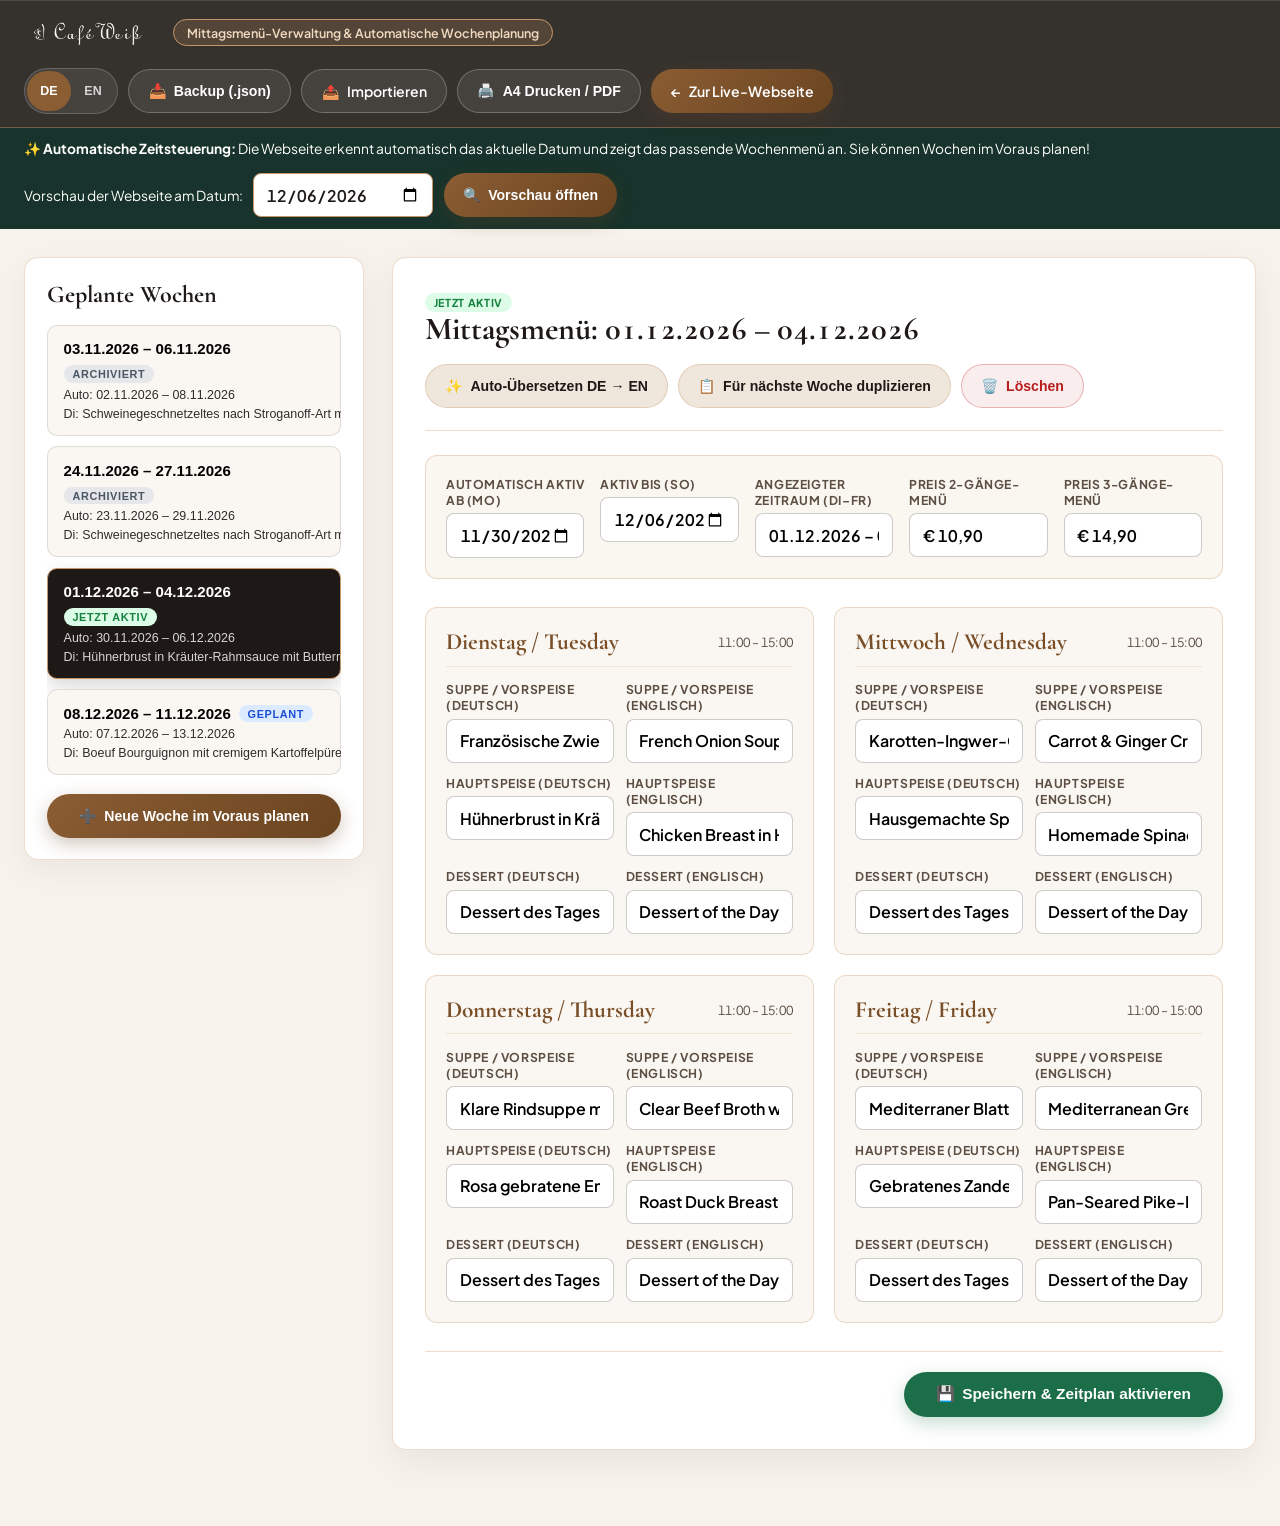
==== admin.html @ 604ae9b2 "fix: restore true transparent alpha channel on logo-light.png and logo-dark.png" ====
<!DOCTYPE html>
<html lang="de">
<head>
  <meta charset="UTF-8" />
  <meta name="viewport" content="width=device-width, initial-scale=1.0, viewport-fit=cover" />
  <meta name="theme-color" content="#161210" />
  <title>Café Weiss | Mittagsmenü-Verwaltung &amp; Wochenplaner</title>
  <link rel="icon" type="image/png" href="assets/images/brand/favicon.png" />
  <link rel="preconnect" href="https://fonts.googleapis.com" />
  <link rel="preconnect" href="https://fonts.gstatic.com" crossorigin />
  <link href="https://fonts.googleapis.com/css2?family=Cormorant+Garamond:ital,wght@0,600;0,700;1,600&family=Plus+Jakarta+Sans:wght@400;500;600;700&display=swap" rel="stylesheet" />
  <style>
    :root {
      --bg-main: #F7F3EC;
      --bg-panel: #FFFFFF;
      --bg-dark: #161210;
      --bg-emerald: #17332B;
      --text-main: #1E1916;
      --text-muted: #5C4E43;
      --gold: #C89666;
      --gold-dark: #7A4F28;
      --border: rgba(200, 150, 102, 0.32);
      --green: #1B6E47;
      --blue: #1D4ED8;
      --danger: #B91C1C;
      --radius: 14px;
    }

    * { box-sizing: border-box; margin: 0; padding: 0; }
    html { -webkit-text-size-adjust: 100%; font-size: 16px; }
    body {
      font-family: 'Plus Jakarta Sans', -apple-system, BlinkMacSystemFont, sans-serif;
      background: var(--bg-main);
      color: var(--text-main);
      min-height: 100vh;
      overflow-x: hidden;
      -webkit-font-smoothing: antialiased;
    }

    a, button, input {
      touch-action: manipulation;
      -webkit-tap-highlight-color: transparent;
    }

    a:focus-visible,
    button:focus-visible,
    input:focus-visible {
      outline: 2px solid var(--gold);
      outline-offset: 2px;
    }

    /* Top Header — Functional Layer (Apple Liquid Glass) */
    .admin-header {
      background: rgba(22, 18, 16, 0.86);
      backdrop-filter: blur(28px) saturate(1.45);
      -webkit-backdrop-filter: blur(28px) saturate(1.45);
      color: #fff;
      padding: 0.85rem 1.5rem;
      display: flex;
      align-items: center;
      justify-content: space-between;
      gap: 1rem;
      border-bottom: 1.5px solid rgba(200, 150, 102, 0.45);
      box-shadow: inset 0 1px 0 rgba(255, 255, 255, 0.12);
      position: sticky;
      top: 0;
      z-index: 50;
      flex-wrap: wrap;
    }
    .admin-header__left {
      display: flex;
      align-items: center;
      gap: 1rem;
      flex-wrap: wrap;
      min-width: 0;
    }
    .admin-header__logo {
      height: 38px;
      width: auto;
      display: block;
    }
    .admin-header__badge {
      background: rgba(200, 150, 102, 0.2);
      border: 1px solid var(--gold);
      color: #F0D9C0;
      padding: 0.3rem 0.8rem;
      border-radius: 999px;
      font-size: 0.78rem;
      font-weight: 600;
    }
    .admin-header__right {
      display: flex;
      align-items: center;
      gap: 0.65rem;
      flex-wrap: wrap;
    }
    .ui-lang-switch {
      display: inline-flex;
      align-items: center;
      background: rgba(255, 255, 255, 0.08);
      border: 1px solid rgba(255, 255, 255, 0.18);
      border-radius: 999px;
      padding: 2px;
    }
    .ui-lang-btn {
      background: none;
      border: none;
      color: rgba(255, 255, 255, 0.78);
      min-width: 44px;
      min-height: 40px;
      padding: 0.35rem 0.75rem;
      font-size: 0.78rem;
      font-weight: 700;
      border-radius: 999px;
      cursor: pointer;
      transition: background-color 0.2s ease, color 0.2s ease;
    }
    .ui-lang-btn.active {
      background: #8B5D33;
      color: #fff;
    }

    .btn {
      display: inline-flex;
      align-items: center;
      justify-content: center;
      gap: 0.45rem;
      min-height: 44px;
      min-width: 44px;
      padding: 0.65rem 1.2rem;
      border-radius: 999px;
      font-size: 0.88rem;
      font-weight: 600;
      border: none;
      cursor: pointer;
      text-decoration: none;
      transition: background-color 0.2s ease, color 0.2s ease, border-color 0.2s ease, box-shadow 0.2s ease, transform 0.15s ease;
    }
    .btn:active { transform: scale(0.98); }
    .btn--gold {
      background: linear-gradient(135deg, #8B5D33 0%, #6A4420 100%);
      color: #fff;
      box-shadow: 0 6px 18px rgba(106, 68, 32, 0.3);
    }
    .btn--gold:hover { transform: translateY(-1px); }
    .btn--green {
      background: var(--green);
      color: #fff;
      box-shadow: 0 6px 18px rgba(27, 110, 71, 0.25);
    }
    .btn--green:hover { background: #145738; transform: translateY(-1px); }
    .btn--outline-light {
      background: rgba(255,255,255,0.08);
      color: #fff;
      border: 1px solid rgba(255,255,255,0.24);
    }
    .btn--outline-light:hover { background: rgba(255,255,255,0.16); }
    .btn--secondary {
      background: #EFE7DC;
      color: var(--text-main);
      border: 1px solid var(--border);
    }
    .btn--secondary:hover { background: #E5D8C6; }
    .btn--danger {
      background: rgba(185, 28, 28, 0.08);
      color: var(--danger);
      border: 1px solid rgba(185, 28, 28, 0.28);
    }
    .btn--danger:hover { background: var(--danger); color: #fff; }

    /* Simulator Bar */
    .sim-bar {
      background: var(--bg-emerald);
      color: #fff;
      padding: 0.75rem 1.5rem;
      display: flex;
      align-items: center;
      justify-content: space-between;
      gap: 1rem;
      flex-wrap: wrap;
      font-size: 0.86rem;
    }
    .sim-bar__controls {
      display: flex;
      align-items: center;
      gap: 0.65rem;
      flex-wrap: wrap;
    }
    .sim-bar input[type="date"] {
      min-height: 44px;
      padding: 0.45rem 0.75rem;
      border-radius: 8px;
      border: 1px solid var(--gold);
      background: #FFFFFF;
      color: var(--text-main);
      font-size: 1rem;
      font-weight: 600;
      font-family: inherit;
      font-variant-numeric: tabular-nums;
    }

    /* Main Layout */
    .admin-layout {
      max-width: 1380px;
      margin: 1.75rem auto;
      padding: 0 1.5rem 3rem;
      display: grid;
      grid-template-columns: 340px 1fr;
      gap: 1.75rem;
      align-items: start;
    }
    .admin-layout > * {
      min-width: 0;
    }

    /* Sidebar: Weeks List */
    .weeks-sidebar {
      background: var(--bg-panel);
      border: 1px solid var(--border);
      border-radius: var(--radius);
      padding: 1.35rem;
      box-shadow: 0 10px 30px rgba(0,0,0,0.05);
      position: sticky;
      top: 88px;
      min-width: 0;
    }
    .weeks-sidebar__header {
      display: flex;
      align-items: center;
      justify-content: space-between;
      margin-bottom: 1rem;
    }
    .weeks-sidebar__title {
      font-family: 'Cormorant Garamond', serif;
      font-size: 1.5rem;
      font-weight: 700;
    }
    .weeks-list {
      display: flex;
      flex-direction: column;
      gap: 0.65rem;
      margin-bottom: 1.15rem;
      max-height: 60vh;
      overflow-y: auto;
      overscroll-behavior: contain;
    }
    .week-item {
      text-align: left;
      min-height: 48px;
      padding: 0.9rem 1rem;
      border-radius: 10px;
      border: 1.5px solid rgba(30,25,22,0.12);
      background: #FAF7F2;
      cursor: pointer;
      transition: background-color 0.2s ease, color 0.2s ease, border-color 0.2s ease, box-shadow 0.2s ease;
      display: flex;
      flex-direction: column;
      gap: 0.3rem;
      font-variant-numeric: tabular-nums;
    }
    .week-item:hover {
      border-color: var(--gold);
    }
    .week-item.active {
      background: #1E1916;
      color: #fff;
      border-color: var(--gold);
      box-shadow: 0 8px 20px rgba(0,0,0,0.15);
    }
    .week-item__top {
      display: flex;
      align-items: center;
      justify-content: space-between;
      gap: 0.5rem;
      flex-wrap: wrap;
    }
    .week-item__period {
      font-weight: 700;
      font-size: 0.94rem;
    }
    .status-pill {
      font-size: 0.68rem;
      font-weight: 700;
      text-transform: uppercase;
      letter-spacing: 0.06em;
      padding: 0.18rem 0.55rem;
      border-radius: 999px;
    }
    .status-pill--active {
      background: #DCFCE7;
      color: #15803D;
    }
    .status-pill--scheduled {
      background: #DBEAFE;
      color: #1D4ED8;
    }
    .status-pill--past {
      background: #E5E7EB;
      color: #4B5563;
    }
    .week-item__sub {
      font-size: 0.78rem;
      opacity: 0.82;
    }

    /* Main Editor Panel */
    .editor-panel {
      background: var(--bg-panel);
      border: 1px solid var(--border);
      border-radius: var(--radius);
      padding: 2rem;
      box-shadow: 0 12px 35px rgba(0,0,0,0.06);
      min-width: 0;
    }
    .editor-top {
      display: flex;
      align-items: flex-start;
      justify-content: space-between;
      gap: 1rem;
      padding-bottom: 1.35rem;
      margin-bottom: 1.5rem;
      border-bottom: 1px solid var(--border);
      flex-wrap: wrap;
    }
    .editor-top__title {
      font-family: 'Cormorant Garamond', serif;
      font-size: clamp(1.6rem, 3vw, 2rem);
      font-weight: 700;
      line-height: 1.15;
      font-variant-numeric: tabular-nums;
    }
    .editor-top__actions {
      display: flex;
      gap: 0.6rem;
      flex-wrap: wrap;
    }

    /* Period & Prices Box */
    .schedule-settings {
      background: #FAF6F0;
      border: 1px solid var(--border);
      border-radius: 12px;
      padding: 1.25rem;
      margin-bottom: 1.75rem;
      display: grid;
      grid-template-columns: repeat(5, minmax(0, 1fr));
      gap: 1rem;
    }
    .field {
      display: flex;
      flex-direction: column;
      gap: 0.35rem;
      min-width: 0;
    }
    .field label {
      font-size: 0.76rem;
      font-weight: 700;
      text-transform: uppercase;
      letter-spacing: 0.05em;
      color: var(--text-muted);
    }
    /* iOS Safari Rule: font-size: 1rem (16px) & min-height: 44px */
    .field input {
      width: 100%;
      min-height: 44px;
      padding: 0.62rem 0.8rem;
      border-radius: 8px;
      border: 1px solid rgba(30, 25, 22, 0.22);
      background: #fff;
      font-size: 1rem;
      font-weight: 600;
      font-family: inherit;
      font-variant-numeric: tabular-nums;
      transition: border-color 0.2s ease, box-shadow 0.2s ease;
    }
    .field input:focus {
      border-color: var(--gold-dark);
      box-shadow: 0 0 0 3px rgba(200,150,102,0.22);
    }

    /* 4 Days Editor Grid */
    .days-editor-grid {
      display: grid;
      grid-template-columns: repeat(2, minmax(0, 1fr));
      gap: 1.25rem;
      margin-bottom: 1.75rem;
    }
    .day-editor-card {
      background: #FAF7F2;
      border: 1px solid var(--border);
      border-radius: 12px;
      padding: 1.25rem;
      min-width: 0;
    }
    .day-editor-card__header {
      display: flex;
      align-items: center;
      justify-content: space-between;
      margin-bottom: 0.9rem;
      padding-bottom: 0.6rem;
      border-bottom: 1px solid rgba(200,150,102,0.2);
      gap: 0.5rem;
      flex-wrap: wrap;
    }
    .day-editor-card__title {
      font-family: 'Cormorant Garamond', serif;
      font-size: 1.45rem;
      font-weight: 700;
      color: var(--gold-dark);
    }
    .lang-cols {
      display: grid;
      grid-template-columns: repeat(2, minmax(0, 1fr));
      gap: 0.75rem;
      margin-bottom: 0.75rem;
    }
    .lang-cols:last-child {
      margin-bottom: 0;
    }

    .editor-footer {
      display: flex;
      align-items: center;
      justify-content: space-between;
      gap: 1rem;
      padding-top: 1.25rem;
      border-top: 1px solid var(--border);
      flex-wrap: wrap;
    }
    .save-toast {
      padding: 0.65rem 1.1rem;
      border-radius: 8px;
      font-size: 0.88rem;
      font-weight: 600;
      background: #DCFCE7;
      color: #15803D;
      border: 1px solid #86EFAC;
    }

    /* Printable A4 Sheet (Hidden on screen, visible when printing) */
    .print-sheet {
      display: none;
    }

    @media print {
      body * {
        visibility: hidden;
      }
      .print-sheet,
      .print-sheet * {
        visibility: visible;
      }
      .print-sheet {
        display: block;
        position: absolute;
        inset: 0;
        background: #fff;
        color: #000;
        padding: 15mm 20mm;
        text-align: center;
        font-family: Georgia, 'Cormorant Garamond', serif;
      }
      .print-sheet__logo {
        height: 76px;
        width: auto;
        margin: 0 auto 6px;
      }
      .print-sheet__sub {
        font-size: 13pt;
        letter-spacing: 2px;
        font-weight: bold;
        padding-bottom: 10px;
        border-bottom: 1px solid #444;
        margin-bottom: 16px;
      }
      .print-sheet__title {
        font-size: 22pt;
        letter-spacing: 1px;
        margin-bottom: 4px;
      }
      .print-sheet__dates {
        font-size: 14pt;
        margin-bottom: 2px;
      }
      .print-sheet__hours {
        font-size: 11pt;
        margin-bottom: 18px;
      }
      .print-day {
        margin-bottom: 16px;
      }
      .print-day h4 {
        font-size: 13pt;
        text-transform: uppercase;
        letter-spacing: 1px;
        margin-bottom: 3px;
      }
      .print-day p {
        font-size: 13.5pt;
        line-height: 1.35;
      }
      .print-day .print-dessert {
        font-size: 11pt;
        font-weight: bold;
        margin-top: 2px;
      }
      .print-day .print-veg {
        font-size: 9.5pt;
        color: #444;
      }
      .print-prices {
        margin-top: 20px;
        padding-top: 14px;
        border-top: 1px solid #888;
        display: grid;
        grid-template-columns: 1fr 1fr;
        gap: 20px;
      }
      .print-prices h5 {
        font-size: 15pt;
        margin-bottom: 2px;
      }
      .print-prices p {
        font-size: 10pt;
        margin-bottom: 4px;
      }
      .print-prices strong {
        font-size: 22pt;
      }
    }

    @media (prefers-reduced-transparency: reduce), (prefers-contrast: more) {
      .admin-header {
        background: #161210 !important;
        backdrop-filter: none !important;
        -webkit-backdrop-filter: none !important;
      }
    }

    @media (max-width: 1024px) {
      .admin-layout { grid-template-columns: 1fr; }
      .weeks-sidebar { position: static; }
      .schedule-settings { grid-template-columns: repeat(2, minmax(0, 1fr)); }
      .days-editor-grid { grid-template-columns: 1fr; }
    }

    @media (max-width: 640px) {
      .admin-header, .sim-bar { padding: 0.75rem 1rem; }
      .admin-layout { padding: 0 1rem 2.5rem; margin: 1rem auto; }
      .editor-panel { padding: 1.25rem; }
      .schedule-settings, .lang-cols { grid-template-columns: 1fr; }
      .editor-top__actions .btn { flex: 1 1 100%; }
    }
  </style>
</head>
<body>

  <!-- ================= HEADER ================= -->
  <header class="admin-header">
    <div class="admin-header__left">
      <a href="index.html">
        <img src="assets/images/brand/logo-light.png?v=2" alt="Café Weiss" class="admin-header__logo" width="133" height="38" />
      </a>
      <span class="admin-header__badge" data-ui="header.badge">Mittagsmenü-Verwaltung &amp; Automatische Wochenplanung</span>
    </div>

    <div class="admin-header__right">
      <div class="ui-lang-switch" role="group" aria-label="Sprache wählen / Choose Language">
        <button type="button" class="ui-lang-btn active" data-set-uilang="de">DE</button>
        <button type="button" class="ui-lang-btn" data-set-uilang="en">EN</button>
      </div>

      <button type="button" class="btn btn--outline-light" id="exportJsonBtn" title="JSON-Backup herunterladen">
        📥 <span data-ui="btn.export">Backup (.json)</span>
      </button>

      <label class="btn btn--outline-light" for="importJsonInput" title="JSON-Backup importieren" style="margin:0;">
        📤 <span data-ui="btn.import">Importieren</span>
        <input type="file" id="importJsonInput" accept="application/json,.json" hidden />
      </label>

      <button type="button" class="btn btn--outline-light" id="printMenuBtn">
        🖨️ <span data-ui="btn.print">A4 Drucken / PDF</span>
      </button>

      <a href="index.html#speisekarte" class="btn btn--gold">
        ← <span data-ui="btn.back">Zur Live-Webseite</span>
      </a>
    </div>
  </header>

  <!-- ================= TIME-TRAVEL SIMULATOR BAR ================= -->
  <div class="sim-bar">
    <div>
      ✨ <strong data-ui="sim.title">Automatische Zeitsteuerung:</strong>
      <span data-ui="sim.desc">Die Webseite erkennt automatisch das aktuelle Datum und zeigt das passende Wochenmenü an. Sie können Wochen im Voraus planen!</span>
    </div>
    <div class="sim-bar__controls">
      <label for="simDateInput" data-ui="sim.label">Vorschau der Webseite am Datum:</label>
      <input type="date" id="simDateInput" name="simDate" />
      <button type="button" class="btn btn--gold" id="openSimulatedSiteBtn">
        🔍 <span data-ui="sim.btn">Vorschau öffnen</span>
      </button>
    </div>
  </div>

  <!-- ================= MAIN ADMIN WORKSPACE ================= -->
  <main class="admin-layout">
    <!-- Left Sidebar: Scheduled Weeks -->
    <aside class="weeks-sidebar">
      <div class="weeks-sidebar__header">
        <h2 class="weeks-sidebar__title" data-ui="sidebar.title">Geplante Wochen</h2>
      </div>

      <div class="weeks-list" id="weeksList">
        <!-- Populated dynamically -->
      </div>

      <button type="button" class="btn btn--gold" id="addNewWeekBtn" style="width: 100%; justify-content: center;">
        ➕ <span data-ui="sidebar.add">Neue Woche im Voraus planen</span>
      </button>
    </aside>

    <!-- Right Panel: Active Week Editor -->
    <section class="editor-panel">
      <div class="editor-top">
        <div>
          <span id="editorStatusBadge" class="status-pill status-pill--active">JETZT AKTIV</span>
          <h1 class="editor-top__title" id="editorHeading">Mittagsmenü: 03.11.2026 – 06.11.2026</h1>
        </div>
        <div class="editor-top__actions">
          <button type="button" class="btn btn--secondary" id="autoTranslateBtn" title="Gerichte automatisch von Deutsch auf Englisch übersetzen">
            ✨ <span data-ui="btn.autotranslate">Auto-Übersetzen DE → EN</span>
          </button>
          <button type="button" class="btn btn--secondary" id="duplicateWeekBtn">
            📋 <span data-ui="btn.duplicate">Für nächste Woche duplizieren</span>
          </button>
          <button type="button" class="btn btn--danger" id="deleteWeekBtn">
            🗑️ <span data-ui="btn.delete">Löschen</span>
          </button>
        </div>
      </div>

      <!-- Date Range & Prices -->
      <div class="schedule-settings">
        <div class="field">
          <label for="validFromInput" data-ui="field.from">Automatisch aktiv ab (Mo)</label>
          <input type="date" id="validFromInput" name="validFrom" />
        </div>
        <div class="field">
          <label for="validToInput" data-ui="field.to">Aktiv bis (So)</label>
          <input type="date" id="validToInput" name="validTo" />
        </div>
        <div class="field">
          <label for="displayPeriodInput" data-ui="field.display">Angezeigter Zeitraum (Di–Fr)</label>
          <input type="text" id="displayPeriodInput" name="displayPeriod" placeholder="03.11.2026 – 06.11.2026…" />
        </div>
        <div class="field">
          <label for="price2Input" data-ui="field.p2">Preis 2-Gänge-Menü</label>
          <input type="text" id="price2Input" name="price2Course" value="€ 10,90" />
        </div>
        <div class="field">
          <label for="price3Input" data-ui="field.p3">Preis 3-Gänge-Menü</label>
          <input type="text" id="price3Input" name="price3Course" value="€ 14,90" />
        </div>
      </div>

      <!-- 4 Days Grid (Tuesday - Friday) -->
      <div class="days-editor-grid" id="daysEditorGrid">
        <!-- Populated dynamically -->
      </div>

      <!-- Footer Save Bar -->
      <div class="editor-footer">
        <div>
          <span id="saveToast" class="save-toast" role="status" aria-live="polite" data-ui="toast.saved" hidden>✓ Erfolgreich gespeichert! Änderungen sind auf der Webseite aktiv.</span>
        </div>
        <div style="display: flex; gap: 0.75rem;">
          <button type="button" class="btn btn--green" id="saveAllBtn" style="padding: 0.85rem 2rem; font-size: 0.96rem;">
            💾 <span data-ui="btn.save">Speichern &amp; Zeitplan aktivieren</span>
          </button>
        </div>
      </div>
    </section>
  </main>

  <!-- ================= PRINTABLE A4 SHEET (EXACT CAFÉ WEISS DESIGN) ================= -->
  <div class="print-sheet" id="printSheet">
    <img src="assets/images/brand/logo-dark.png?v=2" alt="Café Weiss" class="print-sheet__logo" width="266" height="76" />
    <div class="print-sheet__sub">RESTAURANT &amp; CAFÉ</div>
    <h2 class="print-sheet__title">MITTAGSMENÜ</h2>
    <div class="print-sheet__dates" id="printDates">03.11.2026 - 06.11.2026</div>
    <div class="print-sheet__hours">Dienstag-Freitag · 11:00-15:00</div>
    <div id="printDaysContainer"></div>
    <div class="print-prices">
      <div>
        <h5>3-Gänge-Menü</h5>
        <p>Suppe/Vorspeise, Hauptspeise &amp; Dessert</p>
        <strong id="printPrice3">€ 14,90</strong>
      </div>
      <div>
        <h5>2-Gänge-Menü</h5>
        <p>Hauptspeise &amp; Dessert</p>
        <strong id="printPrice2">€ 10,90</strong>
      </div>
    </div>
  </div>

  <script src="js/lunch-scheduler.js"></script>
  <script>
    (function () {
      "use strict";

      const SCHEDULER = window.CafeWeissLunchScheduler;

      const UI_STRINGS = {
        de: {
          "header.badge": "Mittagsmenü-Verwaltung & Automatische Wochenplanung",
          "btn.export": "Backup (.json)",
          "btn.import": "Importieren",
          "btn.print": "A4 Drucken / PDF",
          "btn.back": "Zur Live-Webseite",
          "sim.title": "Automatische Zeitsteuerung:",
          "sim.desc": "Die Webseite erkennt automatisch das aktuelle Datum und zeigt das passende Wochenmenü an. Sie können Wochen im Voraus planen!",
          "sim.label": "Vorschau der Webseite am Datum:",
          "sim.btn": "Vorschau öffnen",
          "sidebar.title": "Geplante Wochen",
          "sidebar.add": "Neue Woche im Voraus planen",
          "btn.autotranslate": "Auto-Übersetzen DE → EN",
          "btn.duplicate": "Für nächste Woche duplizieren",
          "btn.delete": "Löschen",
          "field.from": "Automatisch aktiv ab (Mo)",
          "field.to": "Aktiv bis (So)",
          "field.display": "Angezeigter Zeitraum (Di–Fr)",
          "field.p2": "Preis 2-Gänge-Menü",
          "field.p3": "Preis 3-Gänge-Menü",
          "btn.save": "Speichern & Zeitplan aktivieren",
          "toast.saved": "✓ Erfolgreich gespeichert! Änderungen sind auf der Webseite aktiv.",
          "alert.minOne": "Es muss mindestens eine geplante Woche vorhanden sein!",
          "confirm.delete": "Möchten Sie diese geplante Woche wirklich löschen?",
          "status.active": "JETZT AKTIV",
          "status.scheduled": "GEPLANT",
          "status.past": "ARCHIVIERT",
          "lbl.soup.de": "Suppe / Vorspeise (Deutsch)",
          "lbl.soup.en": "Suppe / Vorspeise (Englisch)",
          "lbl.main.de": "Hauptspeise (Deutsch)",
          "lbl.main.en": "Hauptspeise (Englisch)",
          "lbl.dessert.de": "Dessert (Deutsch)",
          "lbl.dessert.en": "Dessert (Englisch)"
        },
        en: {
          "header.badge": "Weekly Lunch Menu Admin & Auto-Scheduler",
          "btn.export": "Backup (.json)",
          "btn.import": "Import",
          "btn.print": "Print A4 / PDF",
          "btn.back": "View Live Website",
          "sim.title": "Automatic Date Scheduling:",
          "sim.desc": "The website automatically detects today's date and displays the matching weekly menu. Schedule weeks in advance effortlessly!",
          "sim.label": "Preview website on date:",
          "sim.btn": "Preview on Site",
          "sidebar.title": "Scheduled Weeks",
          "sidebar.add": "Schedule New Week",
          "btn.autotranslate": "Auto-Translate DE → EN",
          "btn.duplicate": "Duplicate to Next Week",
          "btn.delete": "Delete",
          "field.from": "Auto-Active From (Mon)",
          "field.to": "Active Until (Sun)",
          "field.display": "Displayed Period (Tue–Fri)",
          "field.p2": "2-Course Price",
          "field.p3": "3-Course Price",
          "btn.save": "Save & Activate Schedule",
          "toast.saved": "✓ Saved successfully! Changes are now live on the website.",
          "alert.minOne": "At least one scheduled week must remain!",
          "confirm.delete": "Are you sure you want to delete this scheduled week?",
          "status.active": "ACTIVE NOW",
          "status.scheduled": "SCHEDULED",
          "status.past": "PAST",
          "lbl.soup.de": "Soup / Starter (German)",
          "lbl.soup.en": "Soup / Starter (English)",
          "lbl.main.de": "Main Course (German)",
          "lbl.main.en": "Main Course (English)",
          "lbl.dessert.de": "Dessert (German)",
          "lbl.dessert.en": "Dessert (English)"
        }
      };

      const savedAdminLang = localStorage.getItem("cafeweiss_admin_lang");
      let uiLang = savedAdminLang === "en" ? "en" : "de";
      let store = { schedules: [] };
      let currentWeekId = null;
      let hasUnsavedChanges = false;

      function ut(key) {
        return (UI_STRINGS[uiLang] && UI_STRINGS[uiLang][key]) || UI_STRINGS.de[key] || key;
      }

      function getTodayIso() {
        return SCHEDULER.getViennaDateISO();
      }

      function addDaysIso(isoDate, days) {
        return SCHEDULER.addDaysISO(isoDate, days);
      }

      function formatDeDate(isoDate) {
        return SCHEDULER.formatDeDate(isoDate);
      }

      function computeDisplayPeriod(mondayIso) {
        return SCHEDULER.computeDisplayPeriod(mondayIso);
      }

      function getWeekStatus(week) {
        return SCHEDULER.getWeekStatus(week, getTodayIso());
      }

      async function loadSchedules() {
        store = await SCHEDULER.loadStore();
        const activeWeek = store.schedules.find((w) => getWeekStatus(w) === "active") || store.schedules[0];
        if (activeWeek) currentWeekId = activeWeek.id;

        const simInput = document.getElementById("simDateInput");
        if (simInput) simInput.value = getTodayIso();

        hasUnsavedChanges = false;
        renderAll();
      }

      function renderAll() {
        document.documentElement.lang = uiLang;
        document.querySelectorAll("[data-ui]").forEach((el) => {
          el.textContent = ut(el.getAttribute("data-ui"));
        });
        document.querySelectorAll("[data-set-uilang]").forEach((btn) => {
          btn.classList.toggle("active", btn.getAttribute("data-set-uilang") === uiLang);
        });

        renderSidebar();
        renderEditor();
        renderPrintSheet();
      }

      function renderSidebar() {
        const listEl = document.getElementById("weeksList");
        if (!listEl) return;

        store.schedules.sort((a, b) => (a.validFrom || "").localeCompare(b.validFrom || ""));

        listEl.innerHTML = store.schedules
          .map((w) => {
            const st = getWeekStatus(w);
            const pillClass =
              st === "active"
                ? "status-pill--active"
                : st === "scheduled"
                ? "status-pill--scheduled"
                : "status-pill--past";
            const pillLabel =
              st === "active"
                ? ut("status.active")
                : st === "scheduled"
                ? ut("status.scheduled")
                : ut("status.past");

            const firstDish = w.days && w.days[0] ? w.days[0].main.de : "";
            return `
              <button type="button" class="week-item ${w.id === currentWeekId ? "active" : ""}" data-select-week="${w.id}">
                <div class="week-item__top">
                  <span class="week-item__period">${w.displayPeriod}</span>
                  <span class="status-pill ${pillClass}">${pillLabel}</span>
                </div>
                <div class="week-item__sub">Auto: ${formatDeDate(w.validFrom)} – ${formatDeDate(w.validTo)}</div>
                <div class="week-item__sub" style="white-space:nowrap;overflow:hidden;text-overflow:ellipsis;">Di: ${firstDish}</div>
              </button>
            `;
          })
          .join("");

        listEl.querySelectorAll("[data-select-week]").forEach((btn) => {
          btn.addEventListener("click", () => {
            syncCurrentEditorToMemory();
            currentWeekId = btn.getAttribute("data-select-week");
            renderAll();
          });
        });
      }

      function getCurrentWeekObj() {
        return store.schedules.find((w) => w.id === currentWeekId) || store.schedules[0];
      }

      function renderEditor() {
        const week = getCurrentWeekObj();
        if (!week) return;

        const st = getWeekStatus(week);
        const badge = document.getElementById("editorStatusBadge");
        if (badge) {
          badge.className =
            "status-pill " +
            (st === "active"
              ? "status-pill--active"
              : st === "scheduled"
              ? "status-pill--scheduled"
              : "status-pill--past");
          badge.textContent =
            st === "active"
              ? ut("status.active")
              : st === "scheduled"
              ? ut("status.scheduled")
              : ut("status.past");
        }

        const heading = document.getElementById("editorHeading");
        if (heading) heading.textContent = `Mittagsmenü: ${week.displayPeriod}`;

        document.getElementById("validFromInput").value = week.validFrom || "";
        document.getElementById("validToInput").value = week.validTo || "";
        document.getElementById("displayPeriodInput").value = week.displayPeriod || "";
        document.getElementById("price2Input").value = week.price2Course || "€ 10,90";
        document.getElementById("price3Input").value = week.price3Course || "€ 14,90";

        const grid = document.getElementById("daysEditorGrid");
        if (!grid) return;

        grid.innerHTML = (week.days || [])
          .map(
            (d, idx) => `
            <div class="day-editor-card" data-day-index="${idx}">
              <div class="day-editor-card__header">
                <span class="day-editor-card__title">${d.day.de} / ${d.day.en}</span>
                <span style="font-size: 0.78rem; color: var(--text-muted); font-variant-numeric: tabular-nums;">11:00 – 15:00</span>
              </div>

              <div class="lang-cols">
                <div class="field">
                  <label for="soup-de-${idx}">${ut("lbl.soup.de")}</label>
                  <input type="text" id="soup-de-${idx}" name="soup_de_${idx}" class="day-soup-de" value="${(d.soup.de || "").replace(/"/g, "&quot;")}" />
                </div>
                <div class="field">
                  <label for="soup-en-${idx}">${ut("lbl.soup.en")}</label>
                  <input type="text" id="soup-en-${idx}" name="soup_en_${idx}" class="day-soup-en" value="${(d.soup.en || "").replace(/"/g, "&quot;")}" />
                </div>
              </div>

              <div class="lang-cols">
                <div class="field">
                  <label for="main-de-${idx}">${ut("lbl.main.de")}</label>
                  <input type="text" id="main-de-${idx}" name="main_de_${idx}" class="day-main-de" value="${(d.main.de || "").replace(/"/g, "&quot;")}" />
                </div>
                <div class="field">
                  <label for="main-en-${idx}">${ut("lbl.main.en")}</label>
                  <input type="text" id="main-en-${idx}" name="main_en_${idx}" class="day-main-en" value="${(d.main.en || "").replace(/"/g, "&quot;")}" />
                </div>
              </div>

              <div class="lang-cols">
                <div class="field">
                  <label for="dessert-de-${idx}">${ut("lbl.dessert.de")}</label>
                  <input type="text" id="dessert-de-${idx}" name="dessert_de_${idx}" class="day-dessert-de" value="${(d.dessert.de || "").replace(/"/g, "&quot;")}" />
                </div>
                <div class="field">
                  <label for="dessert-en-${idx}">${ut("lbl.dessert.en")}</label>
                  <input type="text" id="dessert-en-${idx}" name="dessert_en_${idx}" class="day-dessert-en" value="${(d.dessert.en || "").replace(/"/g, "&quot;")}" />
                </div>
              </div>
            </div>
          `
          )
          .join("");
      }

      function syncCurrentEditorToMemory() {
        const week = getCurrentWeekObj();
        if (!week) return;

        const vf = document.getElementById("validFromInput").value;
        const vt = document.getElementById("validToInput").value;
        const dp = document.getElementById("displayPeriodInput").value;
        const p2 = document.getElementById("price2Input").value;
        const p3 = document.getElementById("price3Input").value;

        if (vf) week.validFrom = vf;
        if (vt) week.validTo = vt;
        if (dp) week.displayPeriod = dp;
        if (p2) week.price2Course = p2;
        if (p3) week.price3Course = p3;

        document.querySelectorAll(".day-editor-card").forEach((card) => {
          const idx = Number(card.getAttribute("data-day-index"));
          if (week.days && week.days[idx]) {
            week.days[idx].soup.de = card.querySelector(".day-soup-de").value.trim();
            week.days[idx].soup.en = card.querySelector(".day-soup-en").value.trim();
            week.days[idx].main.de = card.querySelector(".day-main-de").value.trim();
            week.days[idx].main.en = card.querySelector(".day-main-en").value.trim();
            week.days[idx].dessert.de = card.querySelector(".day-dessert-de").value.trim();
            week.days[idx].dessert.en = card.querySelector(".day-dessert-en").value.trim();
          }
        });
      }

      function renderPrintSheet() {
        const week = getCurrentWeekObj();
        if (!week) return;

        document.getElementById("printDates").textContent = (week.displayPeriod || "").replace("–", "-");
        document.getElementById("printPrice2").textContent = week.price2Course || "€ 10,90";
        document.getElementById("printPrice3").textContent = week.price3Course || "€ 14,90";

        const container = document.getElementById("printDaysContainer");
        if (container) {
          container.innerHTML = (week.days || [])
            .map(
              (d) => `
              <div class="print-day">
                <h4>${d.day.de.toUpperCase()}</h4>
                <p>${d.soup.de}</p>
                <p>${d.main.de}</p>
                <div class="print-dessert">${d.dessert.de}</div>
                <div class="print-veg">Auch vegetarisch erhältlich</div>
              </div>
            `
            )
            .join("");
        }
      }

      function translateDishDeToEn(textDe) {
        return SCHEDULER.translateDishDeToEn(textDe);
      }

      document.addEventListener("DOMContentLoaded", () => {
        loadSchedules();

        // Warn before navigating away with unsaved changes (Vercel web-design-guidelines)
        window.addEventListener("beforeunload", (e) => {
          if (hasUnsavedChanges) {
            e.preventDefault();
            e.returnValue = "";
          }
        });

        document.querySelector(".editor-panel").addEventListener("input", () => {
          hasUnsavedChanges = true;
        });

        document.querySelectorAll("[data-set-uilang]").forEach((btn) => {
          btn.addEventListener("click", () => {
            syncCurrentEditorToMemory();
            uiLang = btn.getAttribute("data-set-uilang");
            localStorage.setItem("cafeweiss_admin_lang", uiLang);
            renderAll();
          });
        });

        const validFromInput = document.getElementById("validFromInput");
        validFromInput.addEventListener("change", () => {
          const vf = validFromInput.value;
          if (vf) {
            document.getElementById("validToInput").value = addDaysIso(vf, 6);
            document.getElementById("displayPeriodInput").value = computeDisplayPeriod(vf);
            syncCurrentEditorToMemory();
            hasUnsavedChanges = true;
            renderSidebar();
            renderPrintSheet();
          }
        });

        document.getElementById("autoTranslateBtn").addEventListener("click", () => {
          document.querySelectorAll(".day-editor-card").forEach((card) => {
            const sDe = card.querySelector(".day-soup-de").value;
            const mDe = card.querySelector(".day-main-de").value;
            const dDe = card.querySelector(".day-dessert-de").value;
            card.querySelector(".day-soup-en").value = translateDishDeToEn(sDe);
            card.querySelector(".day-main-en").value = translateDishDeToEn(mDe);
            card.querySelector(".day-dessert-en").value = translateDishDeToEn(dDe);
          });
          syncCurrentEditorToMemory();
          hasUnsavedChanges = true;
        });

        document.getElementById("addNewWeekBtn").addEventListener("click", () => {
          syncCurrentEditorToMemory();
          const newWeek = SCHEDULER.createNextWeekSchedule(store.schedules);
          store.schedules.push(newWeek);
          currentWeekId = newWeek.id;
          hasUnsavedChanges = true;
          renderAll();
        });

        document.getElementById("duplicateWeekBtn").addEventListener("click", () => {
          syncCurrentEditorToMemory();
          const cur = getCurrentWeekObj();
          if (!cur) return;
          const clone = SCHEDULER.createNextWeekSchedule(store.schedules, cur);
          store.schedules.push(clone);
          currentWeekId = clone.id;
          hasUnsavedChanges = true;
          renderAll();
        });

        document.getElementById("deleteWeekBtn").addEventListener("click", () => {
          if (store.schedules.length <= 1) {
            alert(ut("alert.minOne"));
            return;
          }
          if (!window.confirm(ut("confirm.delete"))) {
            return;
          }
          store.schedules = store.schedules.filter((w) => w.id !== currentWeekId);
          currentWeekId = store.schedules[0].id;
          hasUnsavedChanges = true;
          renderAll();
        });

        document.getElementById("saveAllBtn").addEventListener("click", async () => {
          syncCurrentEditorToMemory();
          const result = await SCHEDULER.saveStore(store);
          store = result.store;
          hasUnsavedChanges = false;
          renderSidebar();
          renderPrintSheet();

          const toast = document.getElementById("saveToast");
          if (toast) {
            toast.hidden = false;
            setTimeout(() => {
              toast.hidden = true;
            }, 4000);
          }
        });

        // Export JSON Backup
        document.getElementById("exportJsonBtn").addEventListener("click", () => {
          syncCurrentEditorToMemory();
          const blob = new Blob([JSON.stringify(store, null, 2)], { type: "application/json" });
          const url = URL.createObjectURL(blob);
          const a = document.createElement("a");
          a.href = url;
          a.download = `cafeweiss-mittagsmenue-${getTodayIso()}.json`;
          document.body.appendChild(a);
          a.click();
          a.remove();
          URL.revokeObjectURL(url);
        });

        // Import JSON Backup
        document.getElementById("importJsonInput").addEventListener("change", (e) => {
          const file = e.target.files && e.target.files[0];
          if (!file) return;
          const reader = new FileReader();
          reader.onload = async () => {
            try {
              const parsed = JSON.parse(String(reader.result));
              if (parsed && Array.isArray(parsed.schedules) && parsed.schedules.length > 0) {
                const saved = await SCHEDULER.saveStore(parsed);
                store = saved.store;
                currentWeekId = store.schedules[0].id;
                hasUnsavedChanges = false;
                renderAll();
              }
            } catch (err) {
              alert("Ungültige JSON-Datei / Invalid JSON file");
            }
          };
          reader.readAsText(file);
        });

        document.getElementById("printMenuBtn").addEventListener("click", () => {
          syncCurrentEditorToMemory();
          renderPrintSheet();
          window.print();
        });

        document.getElementById("openSimulatedSiteBtn").addEventListener("click", async () => {
          syncCurrentEditorToMemory();
          const result = await SCHEDULER.saveStore(store);
          store = result.store;
          hasUnsavedChanges = false;

          const simDate = document.getElementById("simDateInput").value || getTodayIso();
          window.open(`index.html?previewDate=${simDate}#speisekarte`, "_blank");
        });
      });
    })();
  </script>
</body>
</html>
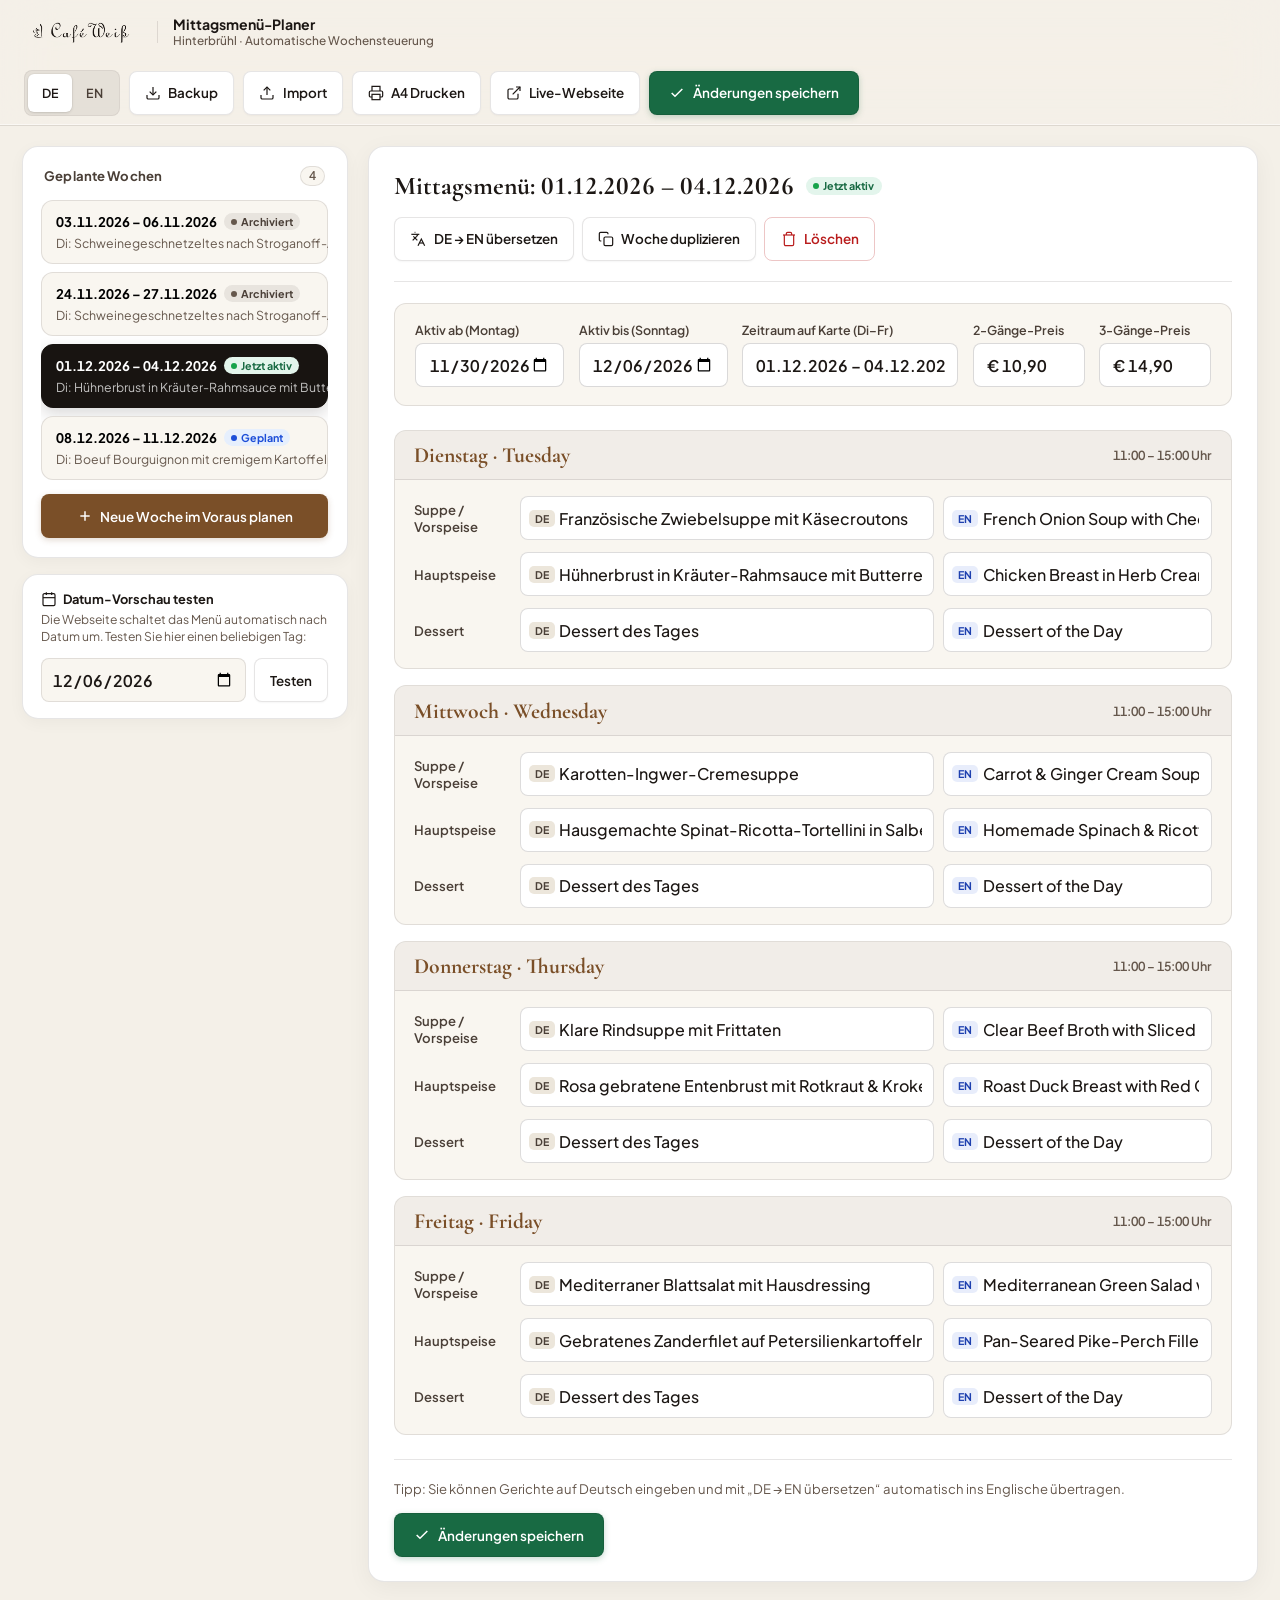
==== commit 4ac6b614: "feat(ui): redesign admin.html to Apple HIG Split-View with full-width inputs and lining numerals" ====
--- a/admin.html
+++ b/admin.html
@@ -3,123 +3,204 @@
 <head>
   <meta charset="UTF-8" />
   <meta name="viewport" content="width=device-width, initial-scale=1.0, viewport-fit=cover" />
-  <meta name="theme-color" content="#161210" />
+  <meta name="theme-color" content="#F5F2EB" />
   <title>Café Weiss | Mittagsmenü-Verwaltung &amp; Wochenplaner</title>
   <link rel="icon" type="image/png" href="assets/images/brand/favicon.png" />
   <link rel="preconnect" href="https://fonts.googleapis.com" />
   <link rel="preconnect" href="https://fonts.gstatic.com" crossorigin />
   <link href="https://fonts.googleapis.com/css2?family=Cormorant+Garamond:ital,wght@0,600;0,700;1,600&family=Plus+Jakarta+Sans:wght@400;500;600;700&display=swap" rel="stylesheet" />
   <style>
+    /* ==========================================================================
+       Café Weiss — Apple HIG macOS / iPadOS Split-View Admin & Week Planner
+       Principles:
+       - Single Unified Liquid Glass Toolbar (Primary 'Save' action always visible)
+       - True Split-View Sidebar + Grouped Inset Form Canvas
+       - Full-Width Bilingual Input Rows (Zero truncated dish names!)
+       - Aligned Form Baselines & Lining Tabular Numerals (lnum + tnum)
+       - Crisp Vector Icons (SF-Symbols style, zero emoji clutter)
+       ========================================================================== */
     :root {
-      --bg-main: #F7F3EC;
-      --bg-panel: #FFFFFF;
-      --bg-dark: #161210;
-      --bg-emerald: #17332B;
-      --text-main: #1E1916;
-      --text-muted: #5C4E43;
-      --gold: #C89666;
-      --gold-dark: #7A4F28;
-      --border: rgba(200, 150, 102, 0.32);
-      --green: #1B6E47;
+      --bg-canvas: #F4F0E8;
+      --bg-sidebar: #ECE6DB;
+      --bg-card: #FFFFFF;
+      --bg-group: #F9F6F0;
+      --bg-dark: #181411;
+
+      --text-primary: #1C1714;
+      --text-secondary: #4A3F37;
+      --text-muted: #65574C;
+
+      --accent: #7A4F28;
+      --accent-hover: #633F1F;
+      --accent-light: #C89666;
+      --accent-soft: rgba(122, 79, 40, 0.1);
+
+      --green: #186A43;
+      --green-bg: #E3F5EC;
       --blue: #1D4ED8;
+      --blue-bg: #E6EFFD;
       --danger: #B91C1C;
-      --radius: 14px;
-    }
-
-    * { box-sizing: border-box; margin: 0; padding: 0; }
-    html { -webkit-text-size-adjust: 100%; font-size: 16px; }
+      --danger-bg: #FEECEC;
+
+      --border-hairline: rgba(28, 23, 20, 0.11);
+      --border-warm: rgba(122, 79, 40, 0.24);
+
+      --font-sans: -apple-system, BlinkMacSystemFont, 'SF Pro Text', 'Plus Jakarta Sans', sans-serif;
+      --font-serif: 'Cormorant Garamond', Georgia, serif;
+
+      --radius-sm: 8px;
+      --radius-md: 12px;
+      --radius-lg: 16px;
+      --radius-pill: 999px;
+    }
+
+    *, *::before, *::after {
+      box-sizing: border-box;
+      margin: 0;
+      padding: 0;
+    }
+
+    html {
+      font-size: 16px;
+      -webkit-text-size-adjust: 100%;
+    }
+
     body {
-      font-family: 'Plus Jakarta Sans', -apple-system, BlinkMacSystemFont, sans-serif;
-      background: var(--bg-main);
-      color: var(--text-main);
+      font-family: var(--font-sans);
+      background: var(--bg-canvas);
+      color: var(--text-primary);
       min-height: 100vh;
+      -webkit-font-smoothing: antialiased;
+      font-variant-numeric: lining-nums tabular-nums;
+      font-feature-settings: "lnum" 1, "tnum" 1;
       overflow-x: hidden;
-      -webkit-font-smoothing: antialiased;
     }
 
     a, button, input {
       touch-action: manipulation;
       -webkit-tap-highlight-color: transparent;
+      font-family: inherit;
+      font-variant-numeric: lining-nums tabular-nums;
+      font-feature-settings: "lnum" 1, "tnum" 1;
     }
 
     a:focus-visible,
     button:focus-visible,
     input:focus-visible {
-      outline: 2px solid var(--gold);
+      outline: 2px solid var(--accent);
       outline-offset: 2px;
     }
 
-    /* Top Header — Functional Layer (Apple Liquid Glass) */
-    .admin-header {
-      background: rgba(22, 18, 16, 0.86);
+    .icon {
+      width: 16px;
+      height: 16px;
+      flex-shrink: 0;
+    }
+
+    /* ================= SINGLE UNIFIED APPLE LIQUID GLASS TOOLBAR ================= */
+    .toolbar {
+      position: sticky;
+      top: 0;
+      z-index: 100;
+      background: rgba(244, 240, 232, 0.82);
       backdrop-filter: blur(28px) saturate(1.45);
       -webkit-backdrop-filter: blur(28px) saturate(1.45);
-      color: #fff;
-      padding: 0.85rem 1.5rem;
+      border-bottom: 1px solid var(--border-hairline);
+      box-shadow: inset 0 -1px 0 rgba(255, 255, 255, 0.55);
+      padding: 0.6rem 1.5rem;
+    }
+
+    .toolbar__inner {
+      max-width: 1440px;
+      margin: 0 auto;
       display: flex;
       align-items: center;
       justify-content: space-between;
       gap: 1rem;
-      border-bottom: 1.5px solid rgba(200, 150, 102, 0.45);
-      box-shadow: inset 0 1px 0 rgba(255, 255, 255, 0.12);
-      position: sticky;
-      top: 0;
-      z-index: 50;
       flex-wrap: wrap;
     }
-    .admin-header__left {
-      display: flex;
-      align-items: center;
-      gap: 1rem;
-      flex-wrap: wrap;
+
+    .toolbar__brand {
+      display: flex;
+      align-items: center;
+      gap: 0.9rem;
       min-width: 0;
     }
-    .admin-header__logo {
-      height: 38px;
+
+    .toolbar__logo-link {
+      display: inline-flex;
+      align-items: center;
+      min-height: 44px;
+    }
+
+    .toolbar__logo {
+      height: 34px;
       width: auto;
       display: block;
     }
-    .admin-header__badge {
-      background: rgba(200, 150, 102, 0.2);
-      border: 1px solid var(--gold);
-      color: #F0D9C0;
-      padding: 0.3rem 0.8rem;
-      border-radius: 999px;
+
+    .toolbar__divider {
+      width: 1px;
+      height: 22px;
+      background: var(--border-hairline);
+    }
+
+    .toolbar__title-group {
+      display: flex;
+      flex-direction: column;
+    }
+
+    .toolbar__app-name {
+      font-size: 0.88rem;
+      font-weight: 700;
+      color: var(--text-primary);
+      line-height: 1.2;
+    }
+
+    .toolbar__app-sub {
+      font-size: 0.74rem;
+      color: var(--text-muted);
+      font-weight: 500;
+    }
+
+    .toolbar__controls {
+      display: flex;
+      align-items: center;
+      gap: 0.55rem;
+      flex-wrap: wrap;
+    }
+
+    /* Apple Segmented Control for Language (DE | EN) */
+    .segmented {
+      display: inline-flex;
+      align-items: center;
+      background: rgba(28, 23, 20, 0.07);
+      padding: 3px;
+      border-radius: var(--radius-sm);
+      border: 1px solid rgba(28, 23, 20, 0.06);
+    }
+
+    .segmented__btn {
+      min-width: 44px;
+      min-height: 38px;
+      padding: 0.3rem 0.7rem;
+      border: none;
+      background: transparent;
+      color: var(--text-secondary);
       font-size: 0.78rem;
       font-weight: 600;
-    }
-    .admin-header__right {
-      display: flex;
-      align-items: center;
-      gap: 0.65rem;
-      flex-wrap: wrap;
-    }
-    .ui-lang-switch {
-      display: inline-flex;
-      align-items: center;
-      background: rgba(255, 255, 255, 0.08);
-      border: 1px solid rgba(255, 255, 255, 0.18);
-      border-radius: 999px;
-      padding: 2px;
-    }
-    .ui-lang-btn {
-      background: none;
-      border: none;
-      color: rgba(255, 255, 255, 0.78);
-      min-width: 44px;
-      min-height: 40px;
-      padding: 0.35rem 0.75rem;
-      font-size: 0.78rem;
-      font-weight: 700;
-      border-radius: 999px;
+      border-radius: 6px;
       cursor: pointer;
-      transition: background-color 0.2s ease, color 0.2s ease;
-    }
-    .ui-lang-btn.active {
-      background: #8B5D33;
-      color: #fff;
-    }
-
+      transition: background-color 0.18s ease, color 0.18s ease, box-shadow 0.18s ease;
+    }
+
+    .segmented__btn.active {
+      background: #FFFFFF;
+      color: var(--text-primary);
+      box-shadow: 0 1px 3px rgba(0, 0, 0, 0.12), 0 0 0 0.5px rgba(0, 0, 0, 0.06);
+    }
+
+    /* Apple HIG Buttons (44px minimum hit target) */
     .btn {
       display: inline-flex;
       align-items: center;
@@ -127,314 +208,504 @@
       gap: 0.45rem;
       min-height: 44px;
       min-width: 44px;
-      padding: 0.65rem 1.2rem;
-      border-radius: 999px;
-      font-size: 0.88rem;
+      padding: 0.52rem 0.95rem;
+      border-radius: var(--radius-sm);
+      font-size: 0.84rem;
       font-weight: 600;
-      border: none;
+      border: 1px solid transparent;
       cursor: pointer;
       text-decoration: none;
-      transition: background-color 0.2s ease, color 0.2s ease, border-color 0.2s ease, box-shadow 0.2s ease, transform 0.15s ease;
-    }
-    .btn:active { transform: scale(0.98); }
-    .btn--gold {
-      background: linear-gradient(135deg, #8B5D33 0%, #6A4420 100%);
-      color: #fff;
-      box-shadow: 0 6px 18px rgba(106, 68, 32, 0.3);
-    }
-    .btn--gold:hover { transform: translateY(-1px); }
-    .btn--green {
+      white-space: nowrap;
+      transition: background-color 0.18s ease, border-color 0.18s ease, color 0.18s ease, box-shadow 0.18s ease, transform 0.12s ease;
+    }
+
+    .btn:active {
+      transform: scale(0.98);
+    }
+
+    /* Standard Subtle Toolbar Button */
+    .btn--toolbar {
+      background: #FFFFFF;
+      color: var(--text-primary);
+      border-color: var(--border-hairline);
+      box-shadow: 0 1px 2px rgba(0, 0, 0, 0.04);
+    }
+
+    .btn--toolbar:hover {
+      background: var(--bg-group);
+      border-color: rgba(28, 23, 20, 0.22);
+    }
+
+    /* Prominent Primary Action (Apple HIG: 1 prominent button per view) */
+    .btn--primary {
       background: var(--green);
-      color: #fff;
-      box-shadow: 0 6px 18px rgba(27, 110, 71, 0.25);
-    }
-    .btn--green:hover { background: #145738; transform: translateY(-1px); }
-    .btn--outline-light {
-      background: rgba(255,255,255,0.08);
-      color: #fff;
-      border: 1px solid rgba(255,255,255,0.24);
-    }
-    .btn--outline-light:hover { background: rgba(255,255,255,0.16); }
-    .btn--secondary {
-      background: #EFE7DC;
-      color: var(--text-main);
-      border: 1px solid var(--border);
-    }
-    .btn--secondary:hover { background: #E5D8C6; }
+      color: #FFFFFF;
+      border-color: rgba(0, 0, 0, 0.1);
+      padding: 0.52rem 1.2rem;
+      box-shadow: 0 2px 6px rgba(24, 106, 67, 0.25);
+    }
+
+    .btn--primary:hover {
+      background: #135837;
+    }
+
+    .btn--accent {
+      background: var(--accent);
+      color: #FFFFFF;
+      box-shadow: 0 2px 6px rgba(122, 79, 40, 0.22);
+    }
+
+    .btn--accent:hover {
+      background: var(--accent-hover);
+    }
+
     .btn--danger {
-      background: rgba(185, 28, 28, 0.08);
+      background: transparent;
       color: var(--danger);
-      border: 1px solid rgba(185, 28, 28, 0.28);
-    }
-    .btn--danger:hover { background: var(--danger); color: #fff; }
-
-    /* Simulator Bar */
-    .sim-bar {
-      background: var(--bg-emerald);
-      color: #fff;
-      padding: 0.75rem 1.5rem;
+      border-color: rgba(185, 28, 28, 0.25);
+    }
+
+    .btn--danger:hover {
+      background: var(--danger-bg);
+      border-color: var(--danger);
+    }
+
+    /* ================= APPLE SPLIT-VIEW WORKSPACE ================= */
+    .workspace {
+      max-width: 1440px;
+      margin: 0 auto;
+      padding: 1.25rem 1.35rem;
+      display: grid;
+      grid-template-columns: 326px minmax(0, 1fr);
+      gap: 1.25rem;
+      align-items: start;
+    }
+
+    /* ================= LEFT SIDEBAR (SCHEDULED WEEKS + SIMULATOR) ================= */
+    .sidebar {
+      display: flex;
+      flex-direction: column;
+      gap: 1rem;
+      position: sticky;
+      top: 76px;
+      min-width: 0;
+    }
+
+    .sidebar-panel {
+      background: var(--bg-card);
+      border: 1px solid var(--border-hairline);
+      border-radius: var(--radius-lg);
+      padding: 1.15rem;
+      box-shadow: 0 4px 16px rgba(28, 23, 20, 0.04);
+    }
+
+    .sidebar-panel__header {
+      display: flex;
+      align-items: center;
+      justify-content: space-between;
+      margin-bottom: 0.85rem;
+      padding: 0 0.2rem;
+    }
+
+    .sidebar-panel__title {
+      font-size: 0.82rem;
+      font-weight: 700;
+      color: var(--text-secondary);
+      letter-spacing: 0.01em;
+    }
+
+    .sidebar-panel__count {
+      font-size: 0.75rem;
+      font-weight: 600;
+      color: var(--text-muted);
+      background: var(--bg-group);
+      padding: 0.12rem 0.5rem;
+      border-radius: var(--radius-pill);
+      border: 1px solid var(--border-hairline);
+    }
+
+    .weeks-list {
+      display: flex;
+      flex-direction: column;
+      gap: 0.5rem;
+      margin-bottom: 0.9rem;
+      max-height: 52vh;
+      overflow-y: auto;
+      overscroll-behavior: contain;
+    }
+
+    .week-item {
+      width: 100%;
+      text-align: left;
+      min-height: 64px;
+      padding: 0.75rem 0.9rem;
+      border-radius: var(--radius-md);
+      border: 1px solid var(--border-hairline);
+      background: var(--bg-group);
+      cursor: pointer;
+      display: flex;
+      flex-direction: column;
+      gap: 0.28rem;
+      transition: background-color 0.16s ease, border-color 0.16s ease, box-shadow 0.16s ease;
+    }
+
+    .week-item:hover {
+      background: #F2ECE1;
+      border-color: var(--border-warm);
+    }
+
+    .week-item.active {
+      background: var(--bg-dark);
+      color: #FFFFFF;
+      border-color: var(--bg-dark);
+      box-shadow: 0 6px 16px rgba(24, 20, 17, 0.16);
+    }
+
+    .week-item__row1 {
+      display: flex;
+      align-items: center;
+      justify-content: space-between;
+      gap: 0.4rem;
+    }
+
+    .week-item__period {
+      font-weight: 700;
+      font-size: 0.83rem;
+      white-space: nowrap;
+    }
+
+    .status-badge {
+      display: inline-flex;
+      align-items: center;
+      gap: 0.25rem;
+      font-size: 0.67rem;
+      font-weight: 700;
+      padding: 0.14rem 0.45rem;
+      border-radius: var(--radius-pill);
+      white-space: nowrap;
+      flex-shrink: 0;
+    }
+
+    .status-badge__dot {
+      width: 6px;
+      height: 6px;
+      border-radius: 50%;
+    }
+
+    .status-badge--active {
+      background: var(--green-bg);
+      color: var(--green);
+    }
+    .status-badge--active .status-badge__dot {
+      background: #16A34A;
+    }
+
+    .status-badge--scheduled {
+      background: var(--blue-bg);
+      color: var(--blue);
+    }
+    .status-badge--scheduled .status-badge__dot {
+      background: var(--blue);
+    }
+
+    .status-badge--past {
+      background: rgba(28, 23, 20, 0.08);
+      color: var(--text-secondary);
+    }
+    .status-badge--past .status-badge__dot {
+      background: var(--text-muted);
+    }
+
+    .week-item.active .status-badge--past {
+      background: rgba(255, 255, 255, 0.16);
+      color: #E5E0D8;
+    }
+
+    .week-item__preview {
+      font-size: 0.77rem;
+      color: var(--text-muted);
+      white-space: nowrap;
+      overflow: hidden;
+      text-overflow: ellipsis;
+    }
+
+    .week-item.active .week-item__preview {
+      color: rgba(255, 255, 255, 0.74);
+    }
+
+    /* Compact Date Simulator Card in Sidebar */
+    .sim-card {
+      background: var(--bg-card);
+      border: 1px solid var(--border-hairline);
+      border-radius: var(--radius-lg);
+      padding: 1rem 1.15rem;
+      box-shadow: 0 4px 16px rgba(28, 23, 20, 0.04);
+    }
+
+    .sim-card__title {
+      font-size: 0.8rem;
+      font-weight: 700;
+      color: var(--text-primary);
+      margin-bottom: 0.25rem;
+      display: flex;
+      align-items: center;
+      gap: 0.4rem;
+    }
+
+    .sim-card__desc {
+      font-size: 0.76rem;
+      color: var(--text-muted);
+      line-height: 1.45;
+      margin-bottom: 0.75rem;
+    }
+
+    .sim-card__row {
+      display: flex;
+      gap: 0.5rem;
+      align-items: center;
+    }
+
+    .sim-card__input {
+      flex: 1;
+      min-width: 0;
+      min-height: 44px;
+      padding: 0.45rem 0.65rem;
+      border-radius: var(--radius-sm);
+      border: 1px solid var(--border-hairline);
+      background: var(--bg-group);
+      color: var(--text-primary);
+      font-size: 1rem;
+      font-weight: 600;
+    }
+
+    /* ================= RIGHT DETAIL PANE (EDITOR INSPECTOR) ================= */
+    .inspector {
+      background: var(--bg-card);
+      border: 1px solid var(--border-hairline);
+      border-radius: var(--radius-lg);
+      padding: 1.5rem 1.6rem;
+      box-shadow: 0 6px 24px rgba(28, 23, 20, 0.05);
+      min-width: 0;
+    }
+
+    .inspector__header {
+      display: flex;
+      align-items: center;
+      justify-content: space-between;
+      gap: 1rem;
+      padding-bottom: 1.25rem;
+      margin-bottom: 1.35rem;
+      border-bottom: 1px solid var(--border-hairline);
+      flex-wrap: wrap;
+    }
+
+    .inspector__title-wrap {
+      display: flex;
+      align-items: center;
+      gap: 0.75rem;
+      flex-wrap: wrap;
+    }
+
+    .inspector__title {
+      font-family: var(--font-serif);
+      font-size: clamp(1.45rem, 2vw, 1.75rem);
+      font-weight: 700;
+      color: var(--text-primary);
+      line-height: 1.15;
+      font-variant-numeric: lining-nums tabular-nums;
+      font-feature-settings: "lnum" 1, "tnum" 1;
+    }
+
+    .inspector__actions {
+      display: flex;
+      align-items: center;
+      gap: 0.5rem;
+      flex-wrap: wrap;
+    }
+
+    /* Save Status Toast Banner */
+    .save-toast {
+      margin-bottom: 1.25rem;
+      padding: 0.75rem 1.1rem;
+      border-radius: var(--radius-md);
+      font-size: 0.86rem;
+      font-weight: 600;
+      background: var(--green-bg);
+      color: var(--green);
+      border: 1px solid rgba(24, 106, 67, 0.25);
+      display: flex;
+      align-items: center;
+      gap: 0.5rem;
+    }
+
+    .save-toast[hidden] {
+      display: none !important;
+    }
+
+    /* ================= SCHEDULE SETTINGS BAR (PERFECTLY ALIGNED BASELINE) ================= */
+    .settings-group {
+      background: var(--bg-group);
+      border: 1px solid var(--border-hairline);
+      border-radius: var(--radius-md);
+      padding: 1.1rem 1.25rem;
+      margin-bottom: 1.5rem;
+      display: grid;
+      grid-template-columns: 1fr 1fr 1.45fr 0.75fr 0.75fr;
+      gap: 0.9rem;
+      align-items: end;
+    }
+
+    .field {
+      display: flex;
+      flex-direction: column;
+      gap: 0.35rem;
+      min-width: 0;
+    }
+
+    .field__label {
+      font-size: 0.78rem;
+      font-weight: 600;
+      color: var(--text-secondary);
+      white-space: nowrap;
+      overflow: hidden;
+      text-overflow: ellipsis;
+    }
+
+    /* iOS Safari & Apple HIG Input: font-size 16px (1rem), min-height 44px */
+    .field__input {
+      width: 100%;
+      min-height: 44px;
+      padding: 0.55rem 0.8rem;
+      border-radius: var(--radius-sm);
+      border: 1px solid rgba(28, 23, 20, 0.16);
+      background: #FFFFFF;
+      color: var(--text-primary);
+      font-size: 1rem;
+      font-weight: 600;
+      transition: border-color 0.18s ease, box-shadow 0.18s ease;
+    }
+
+    .field__input:focus {
+      border-color: var(--accent);
+      box-shadow: 0 0 0 3px rgba(122, 79, 40, 0.16);
+    }
+
+    /* ================= FULL-WIDTH APPLE GROUPED DAY CARDS (ZERO TRUNCATION!) ================= */
+    .days-stack {
+      display: flex;
+      flex-direction: column;
+      gap: 1rem;
+    }
+
+    .day-card {
+      background: var(--bg-group);
+      border: 1px solid var(--border-hairline);
+      border-radius: var(--radius-md);
+      overflow: hidden;
+    }
+
+    .day-card__header {
+      background: rgba(28, 23, 20, 0.035);
+      padding: 0.7rem 1.2rem;
+      border-bottom: 1px solid var(--border-hairline);
+      display: flex;
+      align-items: center;
+      justify-content: space-between;
+      gap: 1rem;
+    }
+
+    .day-card__title {
+      font-family: var(--font-serif);
+      font-size: 1.35rem;
+      font-weight: 700;
+      color: var(--accent);
+    }
+
+    .day-card__hours {
+      font-size: 0.78rem;
+      font-weight: 600;
+      color: var(--text-muted);
+    }
+
+    .day-card__body {
+      padding: 1rem 1.2rem;
+      display: flex;
+      flex-direction: column;
+      gap: 0.75rem;
+    }
+
+    /* Course Row: Course Label on Left (96px) + Full-Width DE (1.45fr) and EN (0.94fr) Inputs */
+    .course-row {
+      display: grid;
+      grid-template-columns: 96px minmax(0, 1.45fr) minmax(0, 0.94fr);
+      gap: 0.6rem;
+      align-items: center;
+    }
+
+    .course-row__label {
+      font-size: 0.82rem;
+      font-weight: 600;
+      color: var(--text-secondary);
+    }
+
+    .lang-input-wrap {
+      position: relative;
+      display: flex;
+      align-items: center;
+      min-width: 0;
+    }
+
+    .lang-input-wrap__tag {
+      position: absolute;
+      left: 0.55rem;
+      font-size: 0.66rem;
+      font-weight: 700;
+      padding: 0.12rem 0.36rem;
+      border-radius: 5px;
+      background: var(--bg-sidebar);
+      color: var(--text-secondary);
+      pointer-events: none;
+      letter-spacing: 0.03em;
+    }
+
+    .lang-input-wrap__tag--en {
+      background: rgba(29, 78, 216, 0.1);
+      color: #1E40AF;
+    }
+
+    .lang-input-wrap input {
+      width: 100%;
+      min-height: 44px;
+      padding: 0.52rem 0.7rem 0.52rem 2.4rem;
+      border-radius: var(--radius-sm);
+      border: 1px solid rgba(28, 23, 20, 0.15);
+      background: #FFFFFF;
+      color: var(--text-primary);
+      font-size: 1rem;
+      font-weight: 500;
+      transition: border-color 0.18s ease, box-shadow 0.18s ease;
+    }
+
+    .lang-input-wrap input:focus {
+      border-color: var(--accent);
+      box-shadow: 0 0 0 3px rgba(122, 79, 40, 0.16);
+    }
+
+    /* Bottom Bar inside Inspector */
+    .inspector__footer {
+      margin-top: 1.5rem;
+      padding-top: 1.25rem;
+      border-top: 1px solid var(--border-hairline);
       display: flex;
       align-items: center;
       justify-content: space-between;
       gap: 1rem;
       flex-wrap: wrap;
-      font-size: 0.86rem;
-    }
-    .sim-bar__controls {
-      display: flex;
-      align-items: center;
-      gap: 0.65rem;
-      flex-wrap: wrap;
-    }
-    .sim-bar input[type="date"] {
-      min-height: 44px;
-      padding: 0.45rem 0.75rem;
-      border-radius: 8px;
-      border: 1px solid var(--gold);
-      background: #FFFFFF;
-      color: var(--text-main);
-      font-size: 1rem;
-      font-weight: 600;
-      font-family: inherit;
-      font-variant-numeric: tabular-nums;
-    }
-
-    /* Main Layout */
-    .admin-layout {
-      max-width: 1380px;
-      margin: 1.75rem auto;
-      padding: 0 1.5rem 3rem;
-      display: grid;
-      grid-template-columns: 340px 1fr;
-      gap: 1.75rem;
-      align-items: start;
-    }
-    .admin-layout > * {
-      min-width: 0;
-    }
-
-    /* Sidebar: Weeks List */
-    .weeks-sidebar {
-      background: var(--bg-panel);
-      border: 1px solid var(--border);
-      border-radius: var(--radius);
-      padding: 1.35rem;
-      box-shadow: 0 10px 30px rgba(0,0,0,0.05);
-      position: sticky;
-      top: 88px;
-      min-width: 0;
-    }
-    .weeks-sidebar__header {
-      display: flex;
-      align-items: center;
-      justify-content: space-between;
-      margin-bottom: 1rem;
-    }
-    .weeks-sidebar__title {
-      font-family: 'Cormorant Garamond', serif;
-      font-size: 1.5rem;
-      font-weight: 700;
-    }
-    .weeks-list {
-      display: flex;
-      flex-direction: column;
-      gap: 0.65rem;
-      margin-bottom: 1.15rem;
-      max-height: 60vh;
-      overflow-y: auto;
-      overscroll-behavior: contain;
-    }
-    .week-item {
-      text-align: left;
-      min-height: 48px;
-      padding: 0.9rem 1rem;
-      border-radius: 10px;
-      border: 1.5px solid rgba(30,25,22,0.12);
-      background: #FAF7F2;
-      cursor: pointer;
-      transition: background-color 0.2s ease, color 0.2s ease, border-color 0.2s ease, box-shadow 0.2s ease;
-      display: flex;
-      flex-direction: column;
-      gap: 0.3rem;
-      font-variant-numeric: tabular-nums;
-    }
-    .week-item:hover {
-      border-color: var(--gold);
-    }
-    .week-item.active {
-      background: #1E1916;
-      color: #fff;
-      border-color: var(--gold);
-      box-shadow: 0 8px 20px rgba(0,0,0,0.15);
-    }
-    .week-item__top {
-      display: flex;
-      align-items: center;
-      justify-content: space-between;
-      gap: 0.5rem;
-      flex-wrap: wrap;
-    }
-    .week-item__period {
-      font-weight: 700;
-      font-size: 0.94rem;
-    }
-    .status-pill {
-      font-size: 0.68rem;
-      font-weight: 700;
-      text-transform: uppercase;
-      letter-spacing: 0.06em;
-      padding: 0.18rem 0.55rem;
-      border-radius: 999px;
-    }
-    .status-pill--active {
-      background: #DCFCE7;
-      color: #15803D;
-    }
-    .status-pill--scheduled {
-      background: #DBEAFE;
-      color: #1D4ED8;
-    }
-    .status-pill--past {
-      background: #E5E7EB;
-      color: #4B5563;
-    }
-    .week-item__sub {
-      font-size: 0.78rem;
-      opacity: 0.82;
-    }
-
-    /* Main Editor Panel */
-    .editor-panel {
-      background: var(--bg-panel);
-      border: 1px solid var(--border);
-      border-radius: var(--radius);
-      padding: 2rem;
-      box-shadow: 0 12px 35px rgba(0,0,0,0.06);
-      min-width: 0;
-    }
-    .editor-top {
-      display: flex;
-      align-items: flex-start;
-      justify-content: space-between;
-      gap: 1rem;
-      padding-bottom: 1.35rem;
-      margin-bottom: 1.5rem;
-      border-bottom: 1px solid var(--border);
-      flex-wrap: wrap;
-    }
-    .editor-top__title {
-      font-family: 'Cormorant Garamond', serif;
-      font-size: clamp(1.6rem, 3vw, 2rem);
-      font-weight: 700;
-      line-height: 1.15;
-      font-variant-numeric: tabular-nums;
-    }
-    .editor-top__actions {
-      display: flex;
-      gap: 0.6rem;
-      flex-wrap: wrap;
-    }
-
-    /* Period & Prices Box */
-    .schedule-settings {
-      background: #FAF6F0;
-      border: 1px solid var(--border);
-      border-radius: 12px;
-      padding: 1.25rem;
-      margin-bottom: 1.75rem;
-      display: grid;
-      grid-template-columns: repeat(5, minmax(0, 1fr));
-      gap: 1rem;
-    }
-    .field {
-      display: flex;
-      flex-direction: column;
-      gap: 0.35rem;
-      min-width: 0;
-    }
-    .field label {
-      font-size: 0.76rem;
-      font-weight: 700;
-      text-transform: uppercase;
-      letter-spacing: 0.05em;
+    }
+
+    .inspector__hint {
+      font-size: 0.82rem;
       color: var(--text-muted);
-    }
-    /* iOS Safari Rule: font-size: 1rem (16px) & min-height: 44px */
-    .field input {
-      width: 100%;
-      min-height: 44px;
-      padding: 0.62rem 0.8rem;
-      border-radius: 8px;
-      border: 1px solid rgba(30, 25, 22, 0.22);
-      background: #fff;
-      font-size: 1rem;
-      font-weight: 600;
-      font-family: inherit;
-      font-variant-numeric: tabular-nums;
-      transition: border-color 0.2s ease, box-shadow 0.2s ease;
-    }
-    .field input:focus {
-      border-color: var(--gold-dark);
-      box-shadow: 0 0 0 3px rgba(200,150,102,0.22);
-    }
-
-    /* 4 Days Editor Grid */
-    .days-editor-grid {
-      display: grid;
-      grid-template-columns: repeat(2, minmax(0, 1fr));
-      gap: 1.25rem;
-      margin-bottom: 1.75rem;
-    }
-    .day-editor-card {
-      background: #FAF7F2;
-      border: 1px solid var(--border);
-      border-radius: 12px;
-      padding: 1.25rem;
-      min-width: 0;
-    }
-    .day-editor-card__header {
-      display: flex;
-      align-items: center;
-      justify-content: space-between;
-      margin-bottom: 0.9rem;
-      padding-bottom: 0.6rem;
-      border-bottom: 1px solid rgba(200,150,102,0.2);
-      gap: 0.5rem;
-      flex-wrap: wrap;
-    }
-    .day-editor-card__title {
-      font-family: 'Cormorant Garamond', serif;
-      font-size: 1.45rem;
-      font-weight: 700;
-      color: var(--gold-dark);
-    }
-    .lang-cols {
-      display: grid;
-      grid-template-columns: repeat(2, minmax(0, 1fr));
-      gap: 0.75rem;
-      margin-bottom: 0.75rem;
-    }
-    .lang-cols:last-child {
-      margin-bottom: 0;
-    }
-
-    .editor-footer {
-      display: flex;
-      align-items: center;
-      justify-content: space-between;
-      gap: 1rem;
-      padding-top: 1.25rem;
-      border-top: 1px solid var(--border);
-      flex-wrap: wrap;
-    }
-    .save-toast {
-      padding: 0.65rem 1.1rem;
-      border-radius: 8px;
-      font-size: 0.88rem;
-      font-weight: 600;
-      background: #DCFCE7;
-      color: #15803D;
-      border: 1px solid #86EFAC;
     }
 
     /* Printable A4 Sheet (Hidden on screen, visible when printing) */
@@ -530,156 +801,216 @@
     }
 
     @media (prefers-reduced-transparency: reduce), (prefers-contrast: more) {
-      .admin-header {
-        background: #161210 !important;
+      .toolbar {
+        background: #F4F0E8 !important;
         backdrop-filter: none !important;
         -webkit-backdrop-filter: none !important;
-      }
-    }
-
-    @media (max-width: 1024px) {
-      .admin-layout { grid-template-columns: 1fr; }
-      .weeks-sidebar { position: static; }
-      .schedule-settings { grid-template-columns: repeat(2, minmax(0, 1fr)); }
-      .days-editor-grid { grid-template-columns: 1fr; }
-    }
-
-    @media (max-width: 640px) {
-      .admin-header, .sim-bar { padding: 0.75rem 1rem; }
-      .admin-layout { padding: 0 1rem 2.5rem; margin: 1rem auto; }
-      .editor-panel { padding: 1.25rem; }
-      .schedule-settings, .lang-cols { grid-template-columns: 1fr; }
-      .editor-top__actions .btn { flex: 1 1 100%; }
+        border-bottom: 2px solid #1C1714 !important;
+      }
+    }
+
+    @media (max-width: 1120px) {
+      .workspace {
+        grid-template-columns: 1fr;
+      }
+      .sidebar {
+        position: static;
+      }
+      .settings-group {
+        grid-template-columns: repeat(2, minmax(0, 1fr));
+      }
+    }
+
+    @media (max-width: 780px) {
+      .course-row {
+        grid-template-columns: 1fr;
+        gap: 0.45rem;
+      }
+      .inspector {
+        padding: 1.25rem;
+      }
+    }
+
+    @media (max-width: 560px) {
+      .toolbar {
+        padding: 0.6rem 1rem;
+      }
+      .workspace {
+        padding: 1rem;
+      }
+      .settings-group {
+        grid-template-columns: 1fr;
+      }
+      .toolbar__divider,
+      .toolbar__title-group {
+        display: none;
+      }
     }
   </style>
 </head>
 <body>
 
-  <!-- ================= HEADER ================= -->
-  <header class="admin-header">
-    <div class="admin-header__left">
-      <a href="index.html">
-        <img src="assets/images/brand/logo-light.png?v=2" alt="Café Weiss" class="admin-header__logo" width="133" height="38" />
-      </a>
-      <span class="admin-header__badge" data-ui="header.badge">Mittagsmenü-Verwaltung &amp; Automatische Wochenplanung</span>
-    </div>
-
-    <div class="admin-header__right">
-      <div class="ui-lang-switch" role="group" aria-label="Sprache wählen / Choose Language">
-        <button type="button" class="ui-lang-btn active" data-set-uilang="de">DE</button>
-        <button type="button" class="ui-lang-btn" data-set-uilang="en">EN</button>
+  <!-- ================= SINGLE UNIFIED APPLE LIQUID GLASS TOOLBAR ================= -->
+  <header class="toolbar">
+    <div class="toolbar__inner">
+      <div class="toolbar__brand">
+        <a href="index.html" class="toolbar__logo-link" aria-label="Café Weiss Startseite">
+          <img src="assets/images/brand/logo-dark.png?v=2" alt="Café Weiss" class="toolbar__logo" width="119" height="34" />
+        </a>
+        <span class="toolbar__divider" aria-hidden="true"></span>
+        <div class="toolbar__title-group">
+          <span class="toolbar__app-name" data-ui="header.badge">Mittagsmenü-Planer</span>
+          <span class="toolbar__app-sub" data-ui="header.sub">Hinterbrühl · Automatische Wochensteuerung</span>
+        </div>
       </div>
 
-      <button type="button" class="btn btn--outline-light" id="exportJsonBtn" title="JSON-Backup herunterladen">
-        📥 <span data-ui="btn.export">Backup (.json)</span>
-      </button>
-
-      <label class="btn btn--outline-light" for="importJsonInput" title="JSON-Backup importieren" style="margin:0;">
-        📤 <span data-ui="btn.import">Importieren</span>
-        <input type="file" id="importJsonInput" accept="application/json,.json" hidden />
-      </label>
-
-      <button type="button" class="btn btn--outline-light" id="printMenuBtn">
-        🖨️ <span data-ui="btn.print">A4 Drucken / PDF</span>
-      </button>
-
-      <a href="index.html#speisekarte" class="btn btn--gold">
-        ← <span data-ui="btn.back">Zur Live-Webseite</span>
-      </a>
+      <div class="toolbar__controls">
+        <!-- Segmented Language Control -->
+        <div class="segmented" role="group" aria-label="Sprache wählen / Choose Language">
+          <button type="button" class="segmented__btn active" data-set-uilang="de">DE</button>
+          <button type="button" class="segmented__btn" data-set-uilang="en">EN</button>
+        </div>
+
+        <button type="button" class="btn btn--toolbar" id="exportJsonBtn" title="JSON-Backup herunterladen">
+          <svg class="icon" aria-hidden="true" viewBox="0 0 24 24" fill="none" stroke="currentColor" stroke-width="1.8"><path d="M21 15v4a2 2 0 0 1-2 2H5a2 2 0 0 1-2-2v-4"/><polyline points="7 10 12 15 17 10"/><line x1="12" y1="15" x2="12" y2="3"/></svg>
+          <span data-ui="btn.export">Backup</span>
+        </button>
+
+        <label class="btn btn--toolbar" for="importJsonInput" title="JSON-Backup importieren">
+          <svg class="icon" aria-hidden="true" viewBox="0 0 24 24" fill="none" stroke="currentColor" stroke-width="1.8"><path d="M21 15v4a2 2 0 0 1-2 2H5a2 2 0 0 1-2-2v-4"/><polyline points="17 8 12 3 7 8"/><line x1="12" y1="3" x2="12" y2="15"/></svg>
+          <span data-ui="btn.import">Import</span>
+          <input type="file" id="importJsonInput" accept="application/json,.json" hidden />
+        </label>
+
+        <button type="button" class="btn btn--toolbar" id="printMenuBtn">
+          <svg class="icon" aria-hidden="true" viewBox="0 0 24 24" fill="none" stroke="currentColor" stroke-width="1.8"><polyline points="6 9 6 2 18 2 18 9"/><path d="M6 18H4a2 2 0 0 1-2-2v-5a2 2 0 0 1 2-2h16a2 2 0 0 1 2 2v5a2 2 0 0 1-2 2h-2"/><rect x="6" y="14" width="12" height="8"/></svg>
+          <span data-ui="btn.print">A4 Drucken</span>
+        </button>
+
+        <a href="index.html#speisekarte" class="btn btn--toolbar">
+          <svg class="icon" aria-hidden="true" viewBox="0 0 24 24" fill="none" stroke="currentColor" stroke-width="1.8"><path d="M18 13v6a2 2 0 0 1-2 2H5a2 2 0 0 1-2-2V8a2 2 0 0 1 2-2h6"/><polyline points="15 3 21 3 21 9"/><line x1="10" y1="14" x2="21" y2="3"/></svg>
+          <span data-ui="btn.back">Live-Webseite</span>
+        </a>
+
+        <!-- Single Prominent Primary Action in Toolbar -->
+        <button type="button" class="btn btn--primary" id="toolbarSaveBtn">
+          <svg class="icon" aria-hidden="true" viewBox="0 0 24 24" fill="none" stroke="currentColor" stroke-width="2.2"><polyline points="20 6 9 17 4 12"/></svg>
+          <span data-ui="btn.save">Änderungen speichern</span>
+        </button>
+      </div>
     </div>
   </header>
 
-  <!-- ================= TIME-TRAVEL SIMULATOR BAR ================= -->
-  <div class="sim-bar">
-    <div>
-      ✨ <strong data-ui="sim.title">Automatische Zeitsteuerung:</strong>
-      <span data-ui="sim.desc">Die Webseite erkennt automatisch das aktuelle Datum und zeigt das passende Wochenmenü an. Sie können Wochen im Voraus planen!</span>
-    </div>
-    <div class="sim-bar__controls">
-      <label for="simDateInput" data-ui="sim.label">Vorschau der Webseite am Datum:</label>
-      <input type="date" id="simDateInput" name="simDate" />
-      <button type="button" class="btn btn--gold" id="openSimulatedSiteBtn">
-        🔍 <span data-ui="sim.btn">Vorschau öffnen</span>
-      </button>
-    </div>
-  </div>
-
-  <!-- ================= MAIN ADMIN WORKSPACE ================= -->
-  <main class="admin-layout">
-    <!-- Left Sidebar: Scheduled Weeks -->
-    <aside class="weeks-sidebar">
-      <div class="weeks-sidebar__header">
-        <h2 class="weeks-sidebar__title" data-ui="sidebar.title">Geplante Wochen</h2>
+  <!-- ================= MAIN SPLIT-VIEW WORKSPACE ================= -->
+  <main class="workspace">
+    <!-- Left Sidebar: Scheduled Weeks + Date Simulator -->
+    <aside class="sidebar">
+      <div class="sidebar-panel">
+        <div class="sidebar-panel__header">
+          <h2 class="sidebar-panel__title" data-ui="sidebar.title">Geplante Wochen</h2>
+          <span class="sidebar-panel__count" id="weeksCountBadge">4</span>
+        </div>
+
+        <div class="weeks-list" id="weeksList" role="tablist">
+          <!-- Populated dynamically -->
+        </div>
+
+        <button type="button" class="btn btn--accent" id="addNewWeekBtn" style="width: 100%;">
+          <svg class="icon" aria-hidden="true" viewBox="0 0 24 24" fill="none" stroke="currentColor" stroke-width="2.2"><line x1="12" y1="5" x2="12" y2="19"/><line x1="5" y1="12" x2="19" y2="12"/></svg>
+          <span data-ui="sidebar.add">Neue Woche im Voraus planen</span>
+        </button>
       </div>
 
-      <div class="weeks-list" id="weeksList">
-        <!-- Populated dynamically -->
-      </div>
-
-      <button type="button" class="btn btn--gold" id="addNewWeekBtn" style="width: 100%; justify-content: center;">
-        ➕ <span data-ui="sidebar.add">Neue Woche im Voraus planen</span>
-      </button>
-    </aside>
-
-    <!-- Right Panel: Active Week Editor -->
-    <section class="editor-panel">
-      <div class="editor-top">
-        <div>
-          <span id="editorStatusBadge" class="status-pill status-pill--active">JETZT AKTIV</span>
-          <h1 class="editor-top__title" id="editorHeading">Mittagsmenü: 03.11.2026 – 06.11.2026</h1>
+      <!-- Compact Date Simulator Card -->
+      <div class="sim-card">
+        <div class="sim-card__title">
+          <svg class="icon" aria-hidden="true" viewBox="0 0 24 24" fill="none" stroke="currentColor" stroke-width="1.8"><rect x="3" y="4" width="18" height="18" rx="2" ry="2"/><line x1="16" y1="2" x2="16" y2="6"/><line x1="8" y1="2" x2="8" y2="6"/><line x1="3" y1="10" x2="21" y2="10"/></svg>
+          <span data-ui="sim.title">Datum-Vorschau testen</span>
         </div>
-        <div class="editor-top__actions">
-          <button type="button" class="btn btn--secondary" id="autoTranslateBtn" title="Gerichte automatisch von Deutsch auf Englisch übersetzen">
-            ✨ <span data-ui="btn.autotranslate">Auto-Übersetzen DE → EN</span>
-          </button>
-          <button type="button" class="btn btn--secondary" id="duplicateWeekBtn">
-            📋 <span data-ui="btn.duplicate">Für nächste Woche duplizieren</span>
-          </button>
-          <button type="button" class="btn btn--danger" id="deleteWeekBtn">
-            🗑️ <span data-ui="btn.delete">Löschen</span>
+        <p class="sim-card__desc" data-ui="sim.desc">
+          Die Webseite schaltet das Menü automatisch nach Datum um. Testen Sie hier einen beliebigen Tag:
+        </p>
+        <div class="sim-card__row">
+          <input type="date" id="simDateInput" name="simDate" class="sim-card__input" aria-label="Vorschau-Datum" />
+          <button type="button" class="btn btn--toolbar" id="openSimulatedSiteBtn">
+            <span data-ui="sim.btn">Testen</span>
           </button>
         </div>
       </div>
-
-      <!-- Date Range & Prices -->
-      <div class="schedule-settings">
+    </aside>
+
+    <!-- Right Inspector Panel: Active Week Editor -->
+    <section class="inspector">
+      <div id="saveToast" class="save-toast" role="status" aria-live="polite" hidden>
+        <svg class="icon" aria-hidden="true" viewBox="0 0 24 24" fill="none" stroke="currentColor" stroke-width="2.2"><polyline points="20 6 9 17 4 12"/></svg>
+        <span data-ui="toast.saved">Erfolgreich gespeichert! Änderungen sind auf der Webseite aktiv.</span>
+      </div>
+
+      <div class="inspector__header">
+        <div class="inspector__title-wrap">
+          <h1 class="inspector__title" id="editorHeading">Mittagsmenü: 24.11.2026 – 27.11.2026</h1>
+          <span id="editorStatusBadge" class="status-badge status-badge--active">
+            <span class="status-badge__dot"></span>
+            <span>Jetzt aktiv</span>
+          </span>
+        </div>
+
+        <div class="inspector__actions">
+          <button type="button" class="btn btn--toolbar" id="autoTranslateBtn" title="Gerichte automatisch von Deutsch auf Englisch übersetzen">
+            <svg class="icon" aria-hidden="true" viewBox="0 0 24 24" fill="none" stroke="currentColor" stroke-width="1.8"><path d="M5 8l6 6"/><path d="M4 14l6-6 2-3"/><path d="M2 5h12"/><path d="M7 2h1"/><path d="M22 22l-5-10-5 10"/><path d="M14 18h6"/></svg>
+            <span data-ui="btn.autotranslate">DE → EN übersetzen</span>
+          </button>
+
+          <button type="button" class="btn btn--toolbar" id="duplicateWeekBtn">
+            <svg class="icon" aria-hidden="true" viewBox="0 0 24 24" fill="none" stroke="currentColor" stroke-width="1.8"><rect x="9" y="9" width="13" height="13" rx="2" ry="2"/><path d="M5 15H4a2 2 0 0 1-2-2V4a2 2 0 0 1 2-2h9a2 2 0 0 1 2 2v1"/></svg>
+            <span data-ui="btn.duplicate">Woche duplizieren</span>
+          </button>
+
+          <button type="button" class="btn btn--danger" id="deleteWeekBtn">
+            <svg class="icon" aria-hidden="true" viewBox="0 0 24 24" fill="none" stroke="currentColor" stroke-width="1.8"><polyline points="3 6 5 6 21 6"/><path d="M19 6v14a2 2 0 0 1-2 2H7a2 2 0 0 1-2-2V6m3 0V4a2 2 0 0 1 2-2h4a2 2 0 0 1 2 2v2"/></svg>
+            <span data-ui="btn.delete">Löschen</span>
+          </button>
+        </div>
+      </div>
+
+      <!-- Date Range & Prices (Aligned Single-Line Labels & Full Period Width) -->
+      <div class="settings-group">
         <div class="field">
-          <label for="validFromInput" data-ui="field.from">Automatisch aktiv ab (Mo)</label>
-          <input type="date" id="validFromInput" name="validFrom" />
+          <label class="field__label" for="validFromInput" data-ui="field.from">Aktiv ab (Montag)</label>
+          <input class="field__input" type="date" id="validFromInput" name="validFrom" />
         </div>
         <div class="field">
-          <label for="validToInput" data-ui="field.to">Aktiv bis (So)</label>
-          <input type="date" id="validToInput" name="validTo" />
+          <label class="field__label" for="validToInput" data-ui="field.to">Aktiv bis (Sonntag)</label>
+          <input class="field__input" type="date" id="validToInput" name="validTo" />
         </div>
         <div class="field">
-          <label for="displayPeriodInput" data-ui="field.display">Angezeigter Zeitraum (Di–Fr)</label>
-          <input type="text" id="displayPeriodInput" name="displayPeriod" placeholder="03.11.2026 – 06.11.2026…" />
+          <label class="field__label" for="displayPeriodInput" data-ui="field.display">Zeitraum auf Karte (Di–Fr)</label>
+          <input class="field__input" type="text" id="displayPeriodInput" name="displayPeriod" placeholder="24.11.2026 – 27.11.2026…" />
         </div>
         <div class="field">
-          <label for="price2Input" data-ui="field.p2">Preis 2-Gänge-Menü</label>
-          <input type="text" id="price2Input" name="price2Course" value="€ 10,90" />
+          <label class="field__label" for="price2Input" data-ui="field.p2">2-Gänge-Preis</label>
+          <input class="field__input" type="text" id="price2Input" name="price2Course" value="€ 10,90" />
         </div>
         <div class="field">
-          <label for="price3Input" data-ui="field.p3">Preis 3-Gänge-Menü</label>
-          <input type="text" id="price3Input" name="price3Course" value="€ 14,90" />
+          <label class="field__label" for="price3Input" data-ui="field.p3">3-Gänge-Preis</label>
+          <input class="field__input" type="text" id="price3Input" name="price3Course" value="€ 14,90" />
         </div>
       </div>
 
-      <!-- 4 Days Grid (Tuesday - Friday) -->
-      <div class="days-editor-grid" id="daysEditorGrid">
+      <!-- 4 Full-Width Day Cards (Tuesday - Friday) -->
+      <div class="days-stack" id="daysEditorGrid">
         <!-- Populated dynamically -->
       </div>
 
-      <!-- Footer Save Bar -->
-      <div class="editor-footer">
-        <div>
-          <span id="saveToast" class="save-toast" role="status" aria-live="polite" data-ui="toast.saved" hidden>✓ Erfolgreich gespeichert! Änderungen sind auf der Webseite aktiv.</span>
-        </div>
-        <div style="display: flex; gap: 0.75rem;">
-          <button type="button" class="btn btn--green" id="saveAllBtn" style="padding: 0.85rem 2rem; font-size: 0.96rem;">
-            💾 <span data-ui="btn.save">Speichern &amp; Zeitplan aktivieren</span>
-          </button>
-        </div>
+      <!-- Bottom Save Bar -->
+      <div class="inspector__footer">
+        <span class="inspector__hint" data-ui="footer.hint">
+          Tipp: Sie können Gerichte auf Deutsch eingeben und mit „DE → EN übersetzen“ automatisch ins Englische übertragen.
+        </span>
+        <button type="button" class="btn btn--primary" id="saveAllBtn">
+          <svg class="icon" aria-hidden="true" viewBox="0 0 24 24" fill="none" stroke="currentColor" stroke-width="2.2"><polyline points="20 6 9 17 4 12"/></svg>
+          <span data-ui="btn.save">Änderungen speichern</span>
+        </button>
       </div>
     </section>
   </main>
@@ -689,7 +1020,7 @@
     <img src="assets/images/brand/logo-dark.png?v=2" alt="Café Weiss" class="print-sheet__logo" width="266" height="76" />
     <div class="print-sheet__sub">RESTAURANT &amp; CAFÉ</div>
     <h2 class="print-sheet__title">MITTAGSMENÜ</h2>
-    <div class="print-sheet__dates" id="printDates">03.11.2026 - 06.11.2026</div>
+    <div class="print-sheet__dates" id="printDates">24.11.2026 - 27.11.2026</div>
     <div class="print-sheet__hours">Dienstag-Freitag · 11:00-15:00</div>
     <div id="printDaysContainer"></div>
     <div class="print-prices">
@@ -715,72 +1046,68 @@
 
       const UI_STRINGS = {
         de: {
-          "header.badge": "Mittagsmenü-Verwaltung & Automatische Wochenplanung",
-          "btn.export": "Backup (.json)",
-          "btn.import": "Importieren",
-          "btn.print": "A4 Drucken / PDF",
-          "btn.back": "Zur Live-Webseite",
-          "sim.title": "Automatische Zeitsteuerung:",
-          "sim.desc": "Die Webseite erkennt automatisch das aktuelle Datum und zeigt das passende Wochenmenü an. Sie können Wochen im Voraus planen!",
-          "sim.label": "Vorschau der Webseite am Datum:",
-          "sim.btn": "Vorschau öffnen",
+          "header.badge": "Mittagsmenü-Planer",
+          "header.sub": "Hinterbrühl · Automatische Wochensteuerung",
+          "btn.export": "Backup",
+          "btn.import": "Import",
+          "btn.print": "A4 Drucken",
+          "btn.back": "Live-Webseite",
+          "sim.title": "Datum-Vorschau testen",
+          "sim.desc": "Die Webseite schaltet das Menü automatisch nach Datum um. Testen Sie hier einen beliebigen Tag:",
+          "sim.btn": "Testen",
           "sidebar.title": "Geplante Wochen",
           "sidebar.add": "Neue Woche im Voraus planen",
-          "btn.autotranslate": "Auto-Übersetzen DE → EN",
-          "btn.duplicate": "Für nächste Woche duplizieren",
+          "btn.autotranslate": "DE → EN übersetzen",
+          "btn.duplicate": "Woche duplizieren",
           "btn.delete": "Löschen",
-          "field.from": "Automatisch aktiv ab (Mo)",
-          "field.to": "Aktiv bis (So)",
-          "field.display": "Angezeigter Zeitraum (Di–Fr)",
-          "field.p2": "Preis 2-Gänge-Menü",
-          "field.p3": "Preis 3-Gänge-Menü",
-          "btn.save": "Speichern & Zeitplan aktivieren",
-          "toast.saved": "✓ Erfolgreich gespeichert! Änderungen sind auf der Webseite aktiv.",
+          "field.from": "Aktiv ab (Montag)",
+          "field.to": "Aktiv bis (Sonntag)",
+          "field.display": "Zeitraum auf Karte (Di–Fr)",
+          "field.p2": "2-Gänge-Preis",
+          "field.p3": "3-Gänge-Preis",
+          "btn.save": "Änderungen speichern",
+          "footer.hint": "Tipp: Sie können Gerichte auf Deutsch eingeben und mit „DE → EN übersetzen“ automatisch ins Englische übertragen.",
+          "toast.saved": "Erfolgreich gespeichert! Änderungen sind auf der Webseite aktiv.",
           "alert.minOne": "Es muss mindestens eine geplante Woche vorhanden sein!",
           "confirm.delete": "Möchten Sie diese geplante Woche wirklich löschen?",
-          "status.active": "JETZT AKTIV",
-          "status.scheduled": "GEPLANT",
-          "status.past": "ARCHIVIERT",
-          "lbl.soup.de": "Suppe / Vorspeise (Deutsch)",
-          "lbl.soup.en": "Suppe / Vorspeise (Englisch)",
-          "lbl.main.de": "Hauptspeise (Deutsch)",
-          "lbl.main.en": "Hauptspeise (Englisch)",
-          "lbl.dessert.de": "Dessert (Deutsch)",
-          "lbl.dessert.en": "Dessert (Englisch)"
+          "status.active": "Jetzt aktiv",
+          "status.scheduled": "Geplant",
+          "status.past": "Archiviert",
+          "course.soup": "Suppe / Vorspeise",
+          "course.main": "Hauptspeise",
+          "course.dessert": "Dessert"
         },
         en: {
-          "header.badge": "Weekly Lunch Menu Admin & Auto-Scheduler",
-          "btn.export": "Backup (.json)",
+          "header.badge": "Lunch Menu Planner",
+          "header.sub": "Hinterbrühl · Automatic Week Scheduler",
+          "btn.export": "Backup",
           "btn.import": "Import",
-          "btn.print": "Print A4 / PDF",
-          "btn.back": "View Live Website",
-          "sim.title": "Automatic Date Scheduling:",
-          "sim.desc": "The website automatically detects today's date and displays the matching weekly menu. Schedule weeks in advance effortlessly!",
-          "sim.label": "Preview website on date:",
-          "sim.btn": "Preview on Site",
+          "btn.print": "Print A4",
+          "btn.back": "Live Website",
+          "sim.title": "Test Date Preview",
+          "sim.desc": "The website switches the active menu automatically by date. Preview any future date here:",
+          "sim.btn": "Preview",
           "sidebar.title": "Scheduled Weeks",
           "sidebar.add": "Schedule New Week",
-          "btn.autotranslate": "Auto-Translate DE → EN",
-          "btn.duplicate": "Duplicate to Next Week",
+          "btn.autotranslate": "Translate DE → EN",
+          "btn.duplicate": "Duplicate Week",
           "btn.delete": "Delete",
-          "field.from": "Auto-Active From (Mon)",
+          "field.from": "Active From (Mon)",
           "field.to": "Active Until (Sun)",
           "field.display": "Displayed Period (Tue–Fri)",
           "field.p2": "2-Course Price",
           "field.p3": "3-Course Price",
-          "btn.save": "Save & Activate Schedule",
-          "toast.saved": "✓ Saved successfully! Changes are now live on the website.",
+          "btn.save": "Save Changes",
+          "footer.hint": "Tip: Enter dishes in German and click “Translate DE → EN” to fill in English translations automatically.",
+          "toast.saved": "Saved successfully! Changes are now live on the website.",
           "alert.minOne": "At least one scheduled week must remain!",
           "confirm.delete": "Are you sure you want to delete this scheduled week?",
-          "status.active": "ACTIVE NOW",
-          "status.scheduled": "SCHEDULED",
-          "status.past": "PAST",
-          "lbl.soup.de": "Soup / Starter (German)",
-          "lbl.soup.en": "Soup / Starter (English)",
-          "lbl.main.de": "Main Course (German)",
-          "lbl.main.en": "Main Course (English)",
-          "lbl.dessert.de": "Dessert (German)",
-          "lbl.dessert.en": "Dessert (English)"
+          "status.active": "Active Now",
+          "status.scheduled": "Scheduled",
+          "status.past": "Archived",
+          "course.soup": "Soup / Starter",
+          "course.main": "Main Course",
+          "course.dessert": "Dessert"
         }
       };
 
@@ -842,20 +1169,22 @@
 
       function renderSidebar() {
         const listEl = document.getElementById("weeksList");
+        const countEl = document.getElementById("weeksCountBadge");
         if (!listEl) return;
 
         store.schedules.sort((a, b) => (a.validFrom || "").localeCompare(b.validFrom || ""));
+        if (countEl) countEl.textContent = String(store.schedules.length);
 
         listEl.innerHTML = store.schedules
           .map((w) => {
             const st = getWeekStatus(w);
-            const pillClass =
+            const badgeClass =
               st === "active"
-                ? "status-pill--active"
+                ? "status-badge--active"
                 : st === "scheduled"
-                ? "status-pill--scheduled"
-                : "status-pill--past";
-            const pillLabel =
+                ? "status-badge--scheduled"
+                : "status-badge--past";
+            const badgeLabel =
               st === "active"
                 ? ut("status.active")
                 : st === "scheduled"
@@ -864,13 +1193,15 @@
 
             const firstDish = w.days && w.days[0] ? w.days[0].main.de : "";
             return `
-              <button type="button" class="week-item ${w.id === currentWeekId ? "active" : ""}" data-select-week="${w.id}">
-                <div class="week-item__top">
+              <button type="button" class="week-item ${w.id === currentWeekId ? "active" : ""}" data-select-week="${w.id}" role="tab" aria-selected="${w.id === currentWeekId}">
+                <div class="week-item__row1">
                   <span class="week-item__period">${w.displayPeriod}</span>
-                  <span class="status-pill ${pillClass}">${pillLabel}</span>
+                  <span class="status-badge ${badgeClass}">
+                    <span class="status-badge__dot"></span>
+                    <span>${badgeLabel}</span>
+                  </span>
                 </div>
-                <div class="week-item__sub">Auto: ${formatDeDate(w.validFrom)} – ${formatDeDate(w.validTo)}</div>
-                <div class="week-item__sub" style="white-space:nowrap;overflow:hidden;text-overflow:ellipsis;">Di: ${firstDish}</div>
+                <div class="week-item__preview">Di: ${firstDish}</div>
               </button>
             `;
           })
@@ -896,23 +1227,27 @@
         const st = getWeekStatus(week);
         const badge = document.getElementById("editorStatusBadge");
         if (badge) {
-          badge.className =
-            "status-pill " +
-            (st === "active"
-              ? "status-pill--active"
+          const badgeClass =
+            st === "active"
+              ? "status-badge--active"
               : st === "scheduled"
-              ? "status-pill--scheduled"
-              : "status-pill--past");
-          badge.textContent =
+              ? "status-badge--scheduled"
+              : "status-badge--past";
+          const badgeLabel =
             st === "active"
               ? ut("status.active")
               : st === "scheduled"
               ? ut("status.scheduled")
               : ut("status.past");
+          badge.className = `status-badge ${badgeClass}`;
+          badge.innerHTML = `<span class="status-badge__dot"></span><span>${badgeLabel}</span>`;
         }
 
         const heading = document.getElementById("editorHeading");
-        if (heading) heading.textContent = `Mittagsmenü: ${week.displayPeriod}`;
+        if (heading) {
+          const prefix = uiLang === "en" ? "Lunch Menu" : "Mittagsmenü";
+          heading.textContent = `${prefix}: ${week.displayPeriod}`;
+        }
 
         document.getElementById("validFromInput").value = week.validFrom || "";
         document.getElementById("validToInput").value = week.validTo || "";
@@ -926,42 +1261,47 @@
         grid.innerHTML = (week.days || [])
           .map(
             (d, idx) => `
-            <div class="day-editor-card" data-day-index="${idx}">
-              <div class="day-editor-card__header">
-                <span class="day-editor-card__title">${d.day.de} / ${d.day.en}</span>
-                <span style="font-size: 0.78rem; color: var(--text-muted); font-variant-numeric: tabular-nums;">11:00 – 15:00</span>
+            <div class="day-card day-editor-card" data-day-index="${idx}">
+              <div class="day-card__header">
+                <span class="day-card__title">${d.day.de} · ${d.day.en}</span>
+                <span class="day-card__hours">11:00 – 15:00 Uhr</span>
               </div>
 
-              <div class="lang-cols">
-                <div class="field">
-                  <label for="soup-de-${idx}">${ut("lbl.soup.de")}</label>
-                  <input type="text" id="soup-de-${idx}" name="soup_de_${idx}" class="day-soup-de" value="${(d.soup.de || "").replace(/"/g, "&quot;")}" />
+              <div class="day-card__body">
+                <div class="course-row">
+                  <label class="course-row__label" for="soup-de-${idx}">${ut("course.soup")}</label>
+                  <div class="lang-input-wrap">
+                    <span class="lang-input-wrap__tag">DE</span>
+                    <input type="text" id="soup-de-${idx}" name="soup_de_${idx}" class="day-soup-de" aria-label="${d.day.de} ${ut("course.soup")} DE" value="${(d.soup.de || "").replace(/"/g, "&quot;")}" />
+                  </div>
+                  <div class="lang-input-wrap">
+                    <span class="lang-input-wrap__tag lang-input-wrap__tag--en">EN</span>
+                    <input type="text" id="soup-en-${idx}" name="soup_en_${idx}" class="day-soup-en" aria-label="${d.day.en} ${ut("course.soup")} EN" value="${(d.soup.en || "").replace(/"/g, "&quot;")}" />
+                  </div>
                 </div>
-                <div class="field">
-                  <label for="soup-en-${idx}">${ut("lbl.soup.en")}</label>
-                  <input type="text" id="soup-en-${idx}" name="soup_en_${idx}" class="day-soup-en" value="${(d.soup.en || "").replace(/"/g, "&quot;")}" />
+
+                <div class="course-row">
+                  <label class="course-row__label" for="main-de-${idx}">${ut("course.main")}</label>
+                  <div class="lang-input-wrap">
+                    <span class="lang-input-wrap__tag">DE</span>
+                    <input type="text" id="main-de-${idx}" name="main_de_${idx}" class="day-main-de" aria-label="${d.day.de} ${ut("course.main")} DE" value="${(d.main.de || "").replace(/"/g, "&quot;")}" />
+                  </div>
+                  <div class="lang-input-wrap">
+                    <span class="lang-input-wrap__tag lang-input-wrap__tag--en">EN</span>
+                    <input type="text" id="main-en-${idx}" name="main_en_${idx}" class="day-main-en" aria-label="${d.day.en} ${ut("course.main")} EN" value="${(d.main.en || "").replace(/"/g, "&quot;")}" />
+                  </div>
                 </div>
-              </div>
-
-              <div class="lang-cols">
-                <div class="field">
-                  <label for="main-de-${idx}">${ut("lbl.main.de")}</label>
-                  <input type="text" id="main-de-${idx}" name="main_de_${idx}" class="day-main-de" value="${(d.main.de || "").replace(/"/g, "&quot;")}" />
-                </div>
-                <div class="field">
-                  <label for="main-en-${idx}">${ut("lbl.main.en")}</label>
-                  <input type="text" id="main-en-${idx}" name="main_en_${idx}" class="day-main-en" value="${(d.main.en || "").replace(/"/g, "&quot;")}" />
-                </div>
-              </div>
-
-              <div class="lang-cols">
-                <div class="field">
-                  <label for="dessert-de-${idx}">${ut("lbl.dessert.de")}</label>
-                  <input type="text" id="dessert-de-${idx}" name="dessert_de_${idx}" class="day-dessert-de" value="${(d.dessert.de || "").replace(/"/g, "&quot;")}" />
-                </div>
-                <div class="field">
-                  <label for="dessert-en-${idx}">${ut("lbl.dessert.en")}</label>
-                  <input type="text" id="dessert-en-${idx}" name="dessert_en_${idx}" class="day-dessert-en" value="${(d.dessert.en || "").replace(/"/g, "&quot;")}" />
+
+                <div class="course-row">
+                  <label class="course-row__label" for="dessert-de-${idx}">${ut("course.dessert")}</label>
+                  <div class="lang-input-wrap">
+                    <span class="lang-input-wrap__tag">DE</span>
+                    <input type="text" id="dessert-de-${idx}" name="dessert_de_${idx}" class="day-dessert-de" aria-label="${d.day.de} ${ut("course.dessert")} DE" value="${(d.dessert.de || "").replace(/"/g, "&quot;")}" />
+                  </div>
+                  <div class="lang-input-wrap">
+                    <span class="lang-input-wrap__tag lang-input-wrap__tag--en">EN</span>
+                    <input type="text" id="dessert-en-${idx}" name="dessert_en_${idx}" class="day-dessert-en" aria-label="${d.day.en} ${ut("course.dessert")} EN" value="${(d.dessert.en || "").replace(/"/g, "&quot;")}" />
+                  </div>
                 </div>
               </div>
             </div>
@@ -1025,14 +1365,26 @@
         }
       }
 
-      function translateDishDeToEn(textDe) {
-        return SCHEDULER.translateDishDeToEn(textDe);
+      async function handleSaveAll() {
+        syncCurrentEditorToMemory();
+        const result = await SCHEDULER.saveStore(store);
+        store = result.store;
+        hasUnsavedChanges = false;
+        renderSidebar();
+        renderPrintSheet();
+
+        const toast = document.getElementById("saveToast");
+        if (toast) {
+          toast.hidden = false;
+          setTimeout(() => {
+            toast.hidden = true;
+          }, 4000);
+        }
       }
 
       document.addEventListener("DOMContentLoaded", () => {
         loadSchedules();
 
-        // Warn before navigating away with unsaved changes (Vercel web-design-guidelines)
         window.addEventListener("beforeunload", (e) => {
           if (hasUnsavedChanges) {
             e.preventDefault();
@@ -1040,7 +1392,7 @@
           }
         });
 
-        document.querySelector(".editor-panel").addEventListener("input", () => {
+        document.querySelector(".inspector").addEventListener("input", () => {
           hasUnsavedChanges = true;
         });
 
@@ -1071,9 +1423,9 @@
             const sDe = card.querySelector(".day-soup-de").value;
             const mDe = card.querySelector(".day-main-de").value;
             const dDe = card.querySelector(".day-dessert-de").value;
-            card.querySelector(".day-soup-en").value = translateDishDeToEn(sDe);
-            card.querySelector(".day-main-en").value = translateDishDeToEn(mDe);
-            card.querySelector(".day-dessert-en").value = translateDishDeToEn(dDe);
+            card.querySelector(".day-soup-en").value = SCHEDULER.translateDishDeToEn(sDe);
+            card.querySelector(".day-main-en").value = SCHEDULER.translateDishDeToEn(mDe);
+            card.querySelector(".day-dessert-en").value = SCHEDULER.translateDishDeToEn(dDe);
           });
           syncCurrentEditorToMemory();
           hasUnsavedChanges = true;
@@ -1113,24 +1465,9 @@
           renderAll();
         });
 
-        document.getElementById("saveAllBtn").addEventListener("click", async () => {
-          syncCurrentEditorToMemory();
-          const result = await SCHEDULER.saveStore(store);
-          store = result.store;
-          hasUnsavedChanges = false;
-          renderSidebar();
-          renderPrintSheet();
-
-          const toast = document.getElementById("saveToast");
-          if (toast) {
-            toast.hidden = false;
-            setTimeout(() => {
-              toast.hidden = true;
-            }, 4000);
-          }
-        });
-
-        // Export JSON Backup
+        document.getElementById("saveAllBtn").addEventListener("click", handleSaveAll);
+        document.getElementById("toolbarSaveBtn").addEventListener("click", handleSaveAll);
+
         document.getElementById("exportJsonBtn").addEventListener("click", () => {
           syncCurrentEditorToMemory();
           const blob = new Blob([JSON.stringify(store, null, 2)], { type: "application/json" });
@@ -1144,7 +1481,6 @@
           URL.revokeObjectURL(url);
         });
 
-        // Import JSON Backup
         document.getElementById("importJsonInput").addEventListener("change", (e) => {
           const file = e.target.files && e.target.files[0];
           if (!file) return;
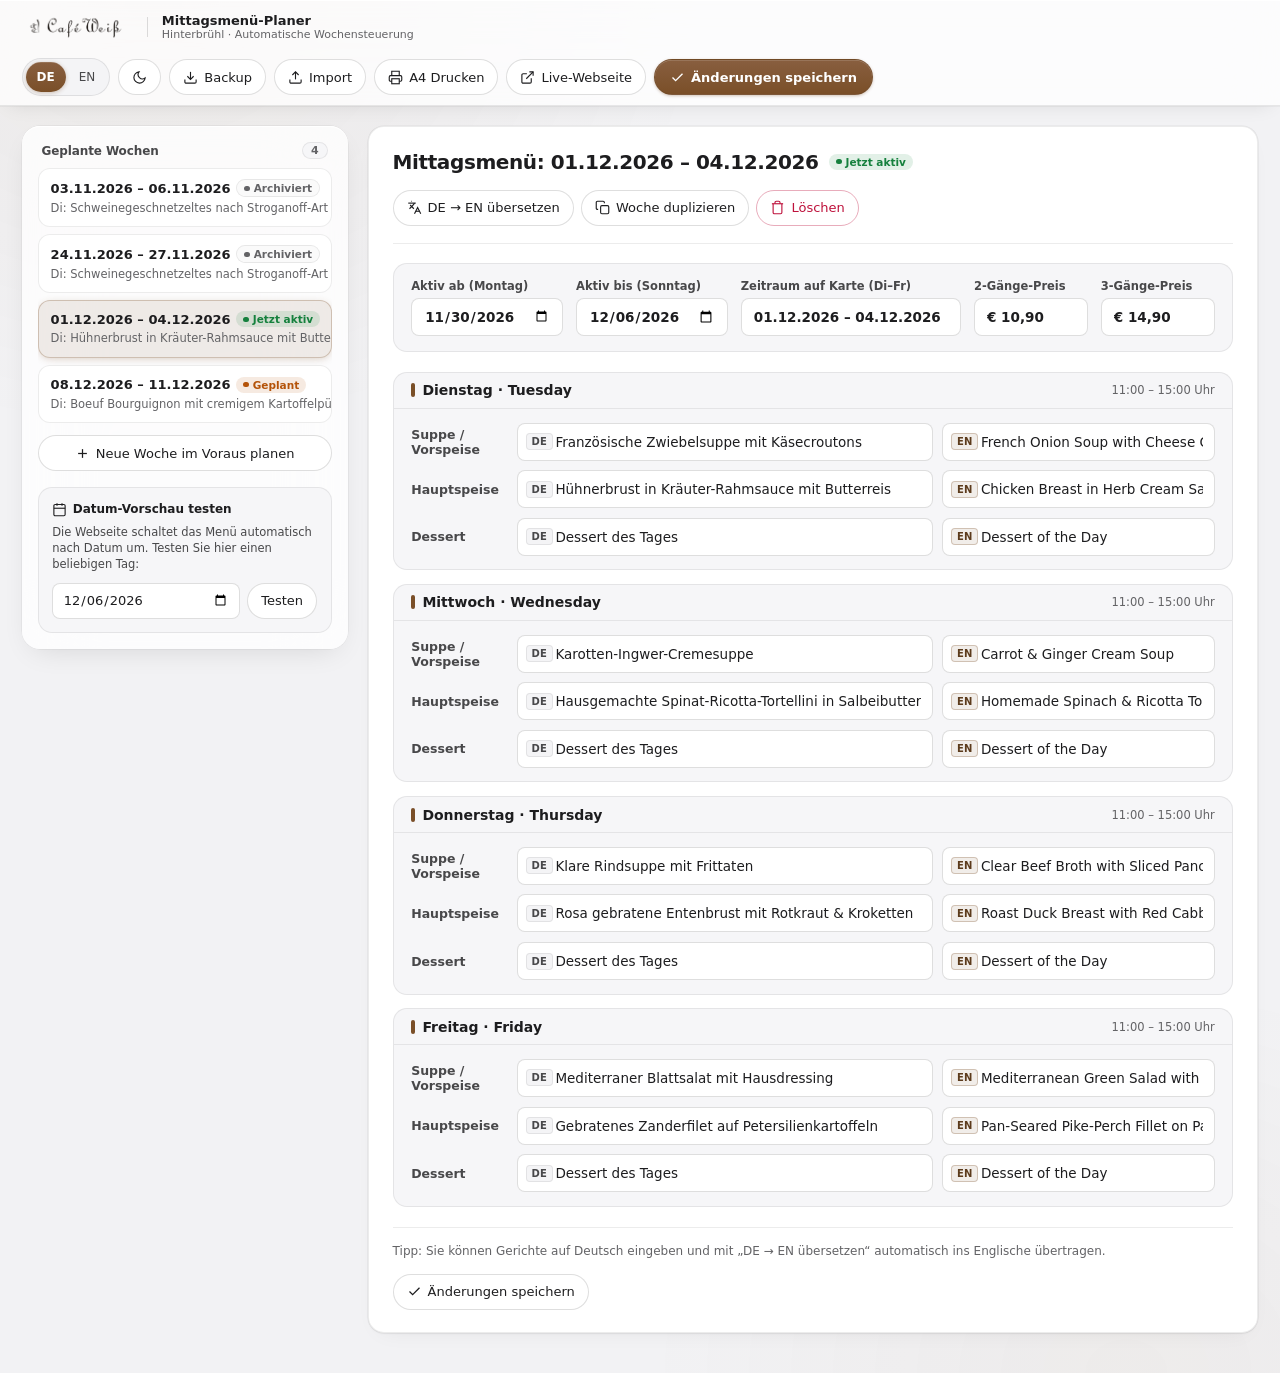
==== commit 8ccc2ee6: "feat: apply apple-tahoe-tenant-design skill with dynamic --tenant-accent engine and neutral Light/Da" ====
--- a/admin.html
+++ b/admin.html
@@ -3,55 +3,143 @@
 <head>
   <meta charset="UTF-8" />
   <meta name="viewport" content="width=device-width, initial-scale=1.0, viewport-fit=cover" />
-  <meta name="theme-color" content="#F5F2EB" />
+  <meta name="theme-color" content="#F2F2F4" id="metaThemeColor" />
   <title>Café Weiss | Mittagsmenü-Verwaltung &amp; Wochenplaner</title>
   <link rel="icon" type="image/png" href="assets/images/brand/favicon.png" />
-  <link rel="preconnect" href="https://fonts.googleapis.com" />
-  <link rel="preconnect" href="https://fonts.gstatic.com" crossorigin />
-  <link href="https://fonts.googleapis.com/css2?family=Cormorant+Garamond:ital,wght@0,600;0,700;1,600&family=Plus+Jakarta+Sans:wght@400;500;600;700&display=swap" rel="stylesheet" />
   <style>
-    /* ==========================================================================
-       Café Weiss — Apple HIG macOS / iPadOS Split-View Admin & Week Planner
-       Principles:
-       - Single Unified Liquid Glass Toolbar (Primary 'Save' action always visible)
-       - True Split-View Sidebar + Grouped Inset Form Canvas
-       - Full-Width Bilingual Input Rows (Zero truncated dish names!)
-       - Aligned Form Baselines & Lining Tabular Numerals (lnum + tnum)
-       - Crisp Vector Icons (SF-Symbols style, zero emoji clutter)
-       ========================================================================== */
+    /* ============================================================================
+       Apple Tahoe (macOS 26) Multi-Tenant Neutral Design System
+       Zero hardcoded brand colors — 100% driven by --tenant-accent
+       ============================================================================ */
+
     :root {
-      --bg-canvas: #F4F0E8;
-      --bg-sidebar: #ECE6DB;
-      --bg-card: #FFFFFF;
-      --bg-group: #F9F6F0;
-      --bg-dark: #181411;
-
-      --text-primary: #1C1714;
-      --text-secondary: #4A3F37;
-      --text-muted: #65574C;
-
-      --accent: #7A4F28;
-      --accent-hover: #633F1F;
-      --accent-light: #C89666;
-      --accent-soft: rgba(122, 79, 40, 0.1);
-
-      --green: #186A43;
-      --green-bg: #E3F5EC;
-      --blue: #1D4ED8;
-      --blue-bg: #E6EFFD;
-      --danger: #B91C1C;
-      --danger-bg: #FEECEC;
-
-      --border-hairline: rgba(28, 23, 20, 0.11);
-      --border-warm: rgba(122, 79, 40, 0.24);
-
-      --font-sans: -apple-system, BlinkMacSystemFont, 'SF Pro Text', 'Plus Jakarta Sans', sans-serif;
-      --font-serif: 'Cormorant Garamond', Georgia, serif;
-
-      --radius-sm: 8px;
-      --radius-md: 12px;
-      --radius-lg: 16px;
-      --radius-pill: 999px;
+      color-scheme: light;
+      --font-system: -apple-system, BlinkMacSystemFont, "SF Pro Text", "SF Pro Display", "Segoe UI", system-ui, sans-serif;
+
+      /* ── Tenant Runtime Defaults (overwritten at runtime by applyTenantTheme) ── */
+      --tenant-accent: #7A4F28;
+      --tenant-accent-fg: #FFFFFF;
+
+      /* ── Derived Tenant Scale (Pure CSS oklch — zero JS math needed) ── */
+      --tenant-accent-text: color-mix(in oklch, var(--tenant-accent) 82%, black);
+      --tenant-accent-hover: color-mix(in oklch, var(--tenant-accent) 86%, black);
+      --tenant-accent-soft: color-mix(in oklch, var(--tenant-accent) 10%, transparent);
+      --tenant-accent-soft-hover: color-mix(in oklch, var(--tenant-accent) 16%, transparent);
+      --tenant-accent-border: color-mix(in oklch, var(--tenant-accent) 28%, transparent);
+      --tenant-accent-gradient: linear-gradient(
+        180deg,
+        color-mix(in oklch, var(--tenant-accent) 90%, white) 0%,
+        var(--tenant-accent) 100%
+      );
+      --tenant-accent-shadow: color-mix(in oklch, var(--tenant-accent) 32%, transparent);
+      --tenant-focus-ring: var(--tenant-accent);
+
+      /* ── True Neutral Light Surfaces (ZERO bluish slate cast) ── */
+      --ui-canvas: #F2F2F4;
+      --ui-canvas-mesh:
+        radial-gradient(ellipse 75% 55% at 12% 0%, color-mix(in oklch, var(--tenant-accent) 6%, transparent), transparent 58%),
+        radial-gradient(ellipse 65% 50% at 88% 100%, color-mix(in oklch, var(--tenant-accent) 4.5%, transparent), transparent 58%),
+        #F2F2F4;
+      --ui-surface: #FFFFFF;
+      --ui-surface-subtle: #F6F6F8;
+      --ui-label: #1D1D1F;
+      --ui-label-secondary: #48484A;
+      --ui-label-tertiary: #636366;
+      --ui-separator: rgba(0, 0, 0, 0.075);
+      --ui-separator-strong: rgba(0, 0, 0, 0.13);
+
+      /* ── Functional Layer — Liquid Glass (Sidebar / Toolbar / Popovers ONLY) ── */
+      --ui-glass-bar: rgba(255, 255, 255, 0.74);
+      --ui-glass-sidebar: rgba(255, 255, 255, 0.78);
+      --ui-glass-popover: rgba(255, 255, 255, 0.88);
+      --ui-sheet-header-bg: rgba(255, 255, 255, 0.84);
+      --ui-glass-specular: rgba(255, 255, 255, 0.92);
+      --ui-glass-border: rgba(0, 0, 0, 0.085);
+
+      --ui-card-shadow:
+        0 0 0 0.5px rgba(0, 0, 0, 0.075),
+        0 1px 2px rgba(0, 0, 0, 0.04),
+        0 8px 24px -14px rgba(0, 0, 0, 0.10);
+      --ui-sidebar-shadow:
+        0 0 0 0.5px rgba(0, 0, 0, 0.08),
+        0 10px 30px -12px rgba(0, 0, 0, 0.14),
+        inset 0 1px 0 rgba(255, 255, 255, 0.95);
+      --ui-toolbar-shadow:
+        0 0 0 0.5px rgba(0, 0, 0, 0.075),
+        0 6px 20px -10px rgba(0, 0, 0, 0.14),
+        inset 0 1px 0 rgba(255, 255, 255, 0.95);
+
+      /* ── Segmented Controls & Tables ── */
+      --ui-seg-track: #F4F4F6;
+      --ui-seg-border: rgba(0, 0, 0, 0.09);
+      --ui-thead-bg: rgba(246, 246, 248, 0.95);
+      --ui-row-alt: rgba(0, 0, 0, 0.018);
+      --ui-row-hover: color-mix(in oklch, var(--tenant-accent) 6%, transparent);
+
+      /* ── Semantic Status (Independent of Tenant Brand Color) ── */
+      --status-ok: #15803D;
+      --status-ok-bg: rgba(21, 128, 61, 0.12);
+      --status-warn: #B45309;
+      --status-warn-bg: rgba(180, 83, 9, 0.12);
+      --status-danger: #BE123C;
+      --status-danger-bg: rgba(190, 18, 60, 0.10);
+    }
+
+    html.dark {
+      color-scheme: dark;
+
+      --tenant-accent-text: color-mix(in oklch, var(--tenant-accent) 78%, white);
+      --tenant-accent-hover: color-mix(in oklch, var(--tenant-accent) 84%, white);
+      --tenant-accent-soft: color-mix(in oklch, var(--tenant-accent) 16%, transparent);
+      --tenant-accent-soft-hover: color-mix(in oklch, var(--tenant-accent) 24%, transparent);
+      --tenant-accent-border: color-mix(in oklch, var(--tenant-accent) 36%, transparent);
+
+      /* ── Pure Apple Charcoal Dark Surfaces (ZERO blue/slate tint!) ── */
+      --ui-canvas: #0C0C0E;
+      --ui-canvas-mesh:
+        radial-gradient(ellipse 70% 50% at 15% 0%, color-mix(in oklch, var(--tenant-accent) 8%, transparent), transparent 55%),
+        radial-gradient(ellipse 60% 45% at 88% 100%, color-mix(in oklch, var(--tenant-accent) 6%, transparent), transparent 55%),
+        #0C0C0E;
+      --ui-surface: #1C1C1E;
+      --ui-surface-subtle: #262629;
+      --ui-label: #F5F5F7;
+      --ui-label-secondary: #AEAEB2;
+      --ui-label-tertiary: #8E8E93;
+      --ui-separator: rgba(255, 255, 255, 0.085);
+      --ui-separator-strong: rgba(255, 255, 255, 0.16);
+
+      --ui-glass-bar: rgba(26, 26, 28, 0.78);
+      --ui-glass-sidebar: rgba(24, 24, 26, 0.82);
+      --ui-glass-popover: rgba(30, 30, 32, 0.92);
+      --ui-sheet-header-bg: rgba(28, 28, 30, 0.86);
+      --ui-glass-specular: rgba(255, 255, 255, 0.12);
+      --ui-glass-border: rgba(255, 255, 255, 0.11);
+
+      --ui-card-shadow:
+        0 0 0 0.5px rgba(255, 255, 255, 0.095),
+        0 2px 10px rgba(0, 0, 0, 0.34),
+        inset 0 0.5px 0 rgba(255, 255, 255, 0.06);
+      --ui-sidebar-shadow:
+        0 0 0 0.5px rgba(255, 255, 255, 0.11),
+        0 12px 36px -10px rgba(0, 0, 0, 0.65),
+        inset 0 1px 0 rgba(255, 255, 255, 0.10);
+      --ui-toolbar-shadow:
+        0 0 0 0.5px rgba(255, 255, 255, 0.11),
+        0 8px 24px -8px rgba(0, 0, 0, 0.55),
+        inset 0 1px 0 rgba(255, 255, 255, 0.10);
+
+      --ui-seg-track: rgba(255, 255, 255, 0.065);
+      --ui-seg-border: rgba(255, 255, 255, 0.11);
+      --ui-thead-bg: rgba(28, 28, 30, 0.96);
+      --ui-row-alt: rgba(255, 255, 255, 0.022);
+      --ui-row-hover: color-mix(in oklch, var(--tenant-accent) 12%, transparent);
+
+      --status-ok: #34D399;
+      --status-ok-bg: rgba(52, 211, 153, 0.14);
+      --status-warn: #FBBF24;
+      --status-warn-bg: rgba(251, 191, 36, 0.14);
+      --status-danger: #FB7185;
+      --status-danger-bg: rgba(251, 113, 133, 0.14);
     }
 
     *, *::before, *::after {
@@ -60,54 +148,154 @@
       padding: 0;
     }
 
-    html {
+    html, body {
+      margin: 0;
+      max-width: 100vw;
+      overflow-x: hidden;
+      background: var(--ui-canvas-mesh);
+      background-color: var(--ui-canvas);
+      color: var(--ui-label);
+      font-family: var(--font-system);
       font-size: 16px;
       -webkit-text-size-adjust: 100%;
-    }
-
-    body {
-      font-family: var(--font-sans);
-      background: var(--bg-canvas);
-      color: var(--text-primary);
+      -webkit-font-smoothing: antialiased;
+      -moz-osx-font-smoothing: grayscale;
+      text-rendering: optimizeLegibility;
+      font-variant-numeric: tabular-nums;
       min-height: 100vh;
-      -webkit-font-smoothing: antialiased;
-      font-variant-numeric: lining-nums tabular-nums;
-      font-feature-settings: "lnum" 1, "tnum" 1;
-      overflow-x: hidden;
-    }
-
-    a, button, input {
+    }
+
+    :where(button, a, input, select, textarea, [tabindex]):focus-visible {
+      outline: 2px solid var(--tenant-focus-ring);
+      outline-offset: 2px;
+    }
+
+    button, a, input, select, textarea, [role="button"] {
       touch-action: manipulation;
       -webkit-tap-highlight-color: transparent;
       font-family: inherit;
-      font-variant-numeric: lining-nums tabular-nums;
-      font-feature-settings: "lnum" 1, "tnum" 1;
-    }
-
-    a:focus-visible,
-    button:focus-visible,
-    input:focus-visible {
-      outline: 2px solid var(--accent);
-      outline-offset: 2px;
-    }
+      font-variant-numeric: tabular-nums;
+    }
+
+    @media (max-width: 767px) {
+      input:not([type="checkbox"]):not([type="radio"]):not([type="range"]),
+      select,
+      textarea {
+        font-size: 16px !important;
+      }
+    }
+
+    .tabular-nums, td, th { font-variant-numeric: tabular-nums; }
+    [hidden] { display: none !important; }
 
     .icon {
-      width: 16px;
-      height: 16px;
+      width: 15px;
+      height: 15px;
       flex-shrink: 0;
     }
 
-    /* ================= SINGLE UNIFIED APPLE LIQUID GLASS TOOLBAR ================= */
+    /* ── Apple Tahoe Core Primitives ── */
+    .ui-glass-sidebar {
+      background-color: var(--ui-glass-sidebar);
+      backdrop-filter: blur(36px) saturate(195%);
+      -webkit-backdrop-filter: blur(36px) saturate(195%);
+      box-shadow: var(--ui-sidebar-shadow);
+    }
+
+    .ui-glass-toolbar {
+      background-color: var(--ui-glass-bar);
+      backdrop-filter: blur(28px) saturate(195%);
+      -webkit-backdrop-filter: blur(28px) saturate(195%);
+      box-shadow: var(--ui-toolbar-shadow);
+    }
+
+    .ui-card {
+      background-color: var(--ui-surface);
+      color: var(--ui-label);
+      border: 0.5px solid var(--ui-separator);
+      border-radius: 16px;
+      box-shadow: var(--ui-card-shadow);
+    }
+
+    .ui-inset-card {
+      background-color: var(--ui-surface-subtle);
+      border: 0.5px solid var(--ui-separator);
+      border-radius: 14px;
+    }
+
+    html.dark .ui-inset-card {
+      background-color: rgba(255, 255, 255, 0.04);
+      border-color: rgba(255, 255, 255, 0.08);
+    }
+
+    .ui-btn-primary {
+      display: inline-flex; align-items: center; justify-content: center; gap: 6px;
+      min-height: 36px; padding: 0 15px; border-radius: 9999px;
+      font-size: 13px; font-weight: 600;
+      color: var(--tenant-accent-fg);
+      background: var(--tenant-accent-gradient);
+      border: 0.5px solid rgba(0, 0, 0, 0.08);
+      box-shadow: 0 1px 3px var(--tenant-accent-shadow), inset 0 0.5px 0 rgba(255, 255, 255, 0.28);
+      cursor: pointer; white-space: nowrap; text-decoration: none;
+      transition: filter 120ms ease, transform 80ms ease;
+    }
+    .ui-btn-primary:hover { filter: brightness(1.06); }
+    .ui-btn-primary:active { transform: scale(0.985); }
+
+    .ui-btn-secondary {
+      display: inline-flex; align-items: center; justify-content: center; gap: 6px;
+      min-height: 36px; padding: 0 13px; border-radius: 9999px;
+      font-size: 13px; font-weight: 500;
+      color: var(--ui-label); background-color: var(--ui-surface);
+      border: 0.5px solid var(--ui-separator-strong);
+      cursor: pointer; white-space: nowrap; text-decoration: none;
+      transition: background-color 120ms ease, transform 80ms ease, border-color 120ms ease;
+    }
+    .ui-btn-secondary:hover { background-color: var(--ui-surface-subtle); }
+    .ui-btn-secondary:active { transform: scale(0.985); }
+
+    .ui-btn-danger {
+      display: inline-flex; align-items: center; justify-content: center; gap: 6px;
+      min-height: 36px; padding: 0 13px; border-radius: 9999px;
+      font-size: 13px; font-weight: 500;
+      color: var(--status-danger); background-color: transparent;
+      border: 0.5px solid color-mix(in oklch, var(--status-danger) 35%, transparent);
+      cursor: pointer; white-space: nowrap;
+      transition: background-color 120ms ease, transform 80ms ease;
+    }
+    .ui-btn-danger:hover { background-color: var(--status-danger-bg); }
+    .ui-btn-danger:active { transform: scale(0.985); }
+
+    .ui-segmented {
+      display: inline-flex; align-items: center; gap: 2px; padding: 3px;
+      border-radius: 9999px;
+      background-color: var(--ui-seg-track);
+      border: 1px solid var(--ui-seg-border);
+    }
+
+    .ui-segment {
+      display: inline-flex; align-items: center; justify-content: center; gap: 5px;
+      min-height: 30px; min-width: 38px; padding: 0 11px; border-radius: 9999px;
+      font-size: 12px; font-weight: 500;
+      color: var(--ui-label-secondary); background: transparent; border: 0;
+      cursor: pointer; white-space: nowrap;
+      transition: background-color 140ms ease, color 140ms ease;
+    }
+    .ui-segment:hover { color: var(--ui-label); }
+    .ui-segment-active {
+      background: var(--tenant-accent-gradient);
+      color: var(--tenant-accent-fg) !important;
+      font-weight: 600;
+      box-shadow: 0 1px 4px var(--tenant-accent-shadow), inset 0 0.5px 0 rgba(255, 255, 255, 0.25);
+    }
+
+    /* ── Sticky Floating macOS Tahoe Toolbar ── */
     .toolbar {
       position: sticky;
       top: 0;
       z-index: 100;
-      background: rgba(244, 240, 232, 0.82);
-      backdrop-filter: blur(28px) saturate(1.45);
-      -webkit-backdrop-filter: blur(28px) saturate(1.45);
-      border-bottom: 1px solid var(--border-hairline);
-      box-shadow: inset 0 -1px 0 rgba(255, 255, 255, 0.55);
-      padding: 0.6rem 1.5rem;
+      padding: 0.55rem 1.35rem;
+      border-bottom: 0.5px solid var(--ui-glass-border);
     }
 
     .toolbar__inner {
@@ -116,375 +304,262 @@
       display: flex;
       align-items: center;
       justify-content: space-between;
-      gap: 1rem;
+      gap: 0.85rem;
       flex-wrap: wrap;
     }
 
     .toolbar__brand {
       display: flex;
       align-items: center;
-      gap: 0.9rem;
+      gap: 0.85rem;
       min-width: 0;
     }
 
     .toolbar__logo-link {
       display: inline-flex;
       align-items: center;
-      min-height: 44px;
+      min-height: 36px;
     }
 
     .toolbar__logo {
-      height: 34px;
+      height: 32px;
       width: auto;
       display: block;
     }
 
+    .toolbar__logo--light { display: none; }
+    html.dark .toolbar__logo--dark { display: none; }
+    html.dark .toolbar__logo--light { display: block; }
+
     .toolbar__divider {
       width: 1px;
-      height: 22px;
-      background: var(--border-hairline);
+      height: 20px;
+      background: var(--ui-separator-strong);
     }
 
     .toolbar__title-group {
       display: flex;
       flex-direction: column;
+      min-width: 0;
     }
 
     .toolbar__app-name {
-      font-size: 0.88rem;
-      font-weight: 700;
-      color: var(--text-primary);
+      font-size: 13px;
+      font-weight: 600;
+      color: var(--ui-label);
       line-height: 1.2;
     }
 
     .toolbar__app-sub {
-      font-size: 0.74rem;
-      color: var(--text-muted);
-      font-weight: 500;
+      font-size: 11px;
+      color: var(--ui-label-tertiary);
     }
 
     .toolbar__controls {
       display: flex;
       align-items: center;
-      gap: 0.55rem;
+      gap: 0.5rem;
       flex-wrap: wrap;
     }
 
-    /* Apple Segmented Control for Language (DE | EN) */
-    .segmented {
-      display: inline-flex;
-      align-items: center;
-      background: rgba(28, 23, 20, 0.07);
-      padding: 3px;
-      border-radius: var(--radius-sm);
-      border: 1px solid rgba(28, 23, 20, 0.06);
-    }
-
-    .segmented__btn {
-      min-width: 44px;
-      min-height: 38px;
-      padding: 0.3rem 0.7rem;
-      border: none;
-      background: transparent;
-      color: var(--text-secondary);
-      font-size: 0.78rem;
-      font-weight: 600;
-      border-radius: 6px;
-      cursor: pointer;
-      transition: background-color 0.18s ease, color 0.18s ease, box-shadow 0.18s ease;
-    }
-
-    .segmented__btn.active {
-      background: #FFFFFF;
-      color: var(--text-primary);
-      box-shadow: 0 1px 3px rgba(0, 0, 0, 0.12), 0 0 0 0.5px rgba(0, 0, 0, 0.06);
-    }
-
-    /* Apple HIG Buttons (44px minimum hit target) */
-    .btn {
-      display: inline-flex;
-      align-items: center;
-      justify-content: center;
-      gap: 0.45rem;
-      min-height: 44px;
-      min-width: 44px;
-      padding: 0.52rem 0.95rem;
-      border-radius: var(--radius-sm);
-      font-size: 0.84rem;
-      font-weight: 600;
-      border: 1px solid transparent;
-      cursor: pointer;
-      text-decoration: none;
-      white-space: nowrap;
-      transition: background-color 0.18s ease, border-color 0.18s ease, color 0.18s ease, box-shadow 0.18s ease, transform 0.12s ease;
-    }
-
-    .btn:active {
-      transform: scale(0.98);
-    }
-
-    /* Standard Subtle Toolbar Button */
-    .btn--toolbar {
-      background: #FFFFFF;
-      color: var(--text-primary);
-      border-color: var(--border-hairline);
-      box-shadow: 0 1px 2px rgba(0, 0, 0, 0.04);
-    }
-
-    .btn--toolbar:hover {
-      background: var(--bg-group);
-      border-color: rgba(28, 23, 20, 0.22);
-    }
-
-    /* Prominent Primary Action (Apple HIG: 1 prominent button per view) */
-    .btn--primary {
-      background: var(--green);
-      color: #FFFFFF;
-      border-color: rgba(0, 0, 0, 0.1);
-      padding: 0.52rem 1.2rem;
-      box-shadow: 0 2px 6px rgba(24, 106, 67, 0.25);
-    }
-
-    .btn--primary:hover {
-      background: #135837;
-    }
-
-    .btn--accent {
-      background: var(--accent);
-      color: #FFFFFF;
-      box-shadow: 0 2px 6px rgba(122, 79, 40, 0.22);
-    }
-
-    .btn--accent:hover {
-      background: var(--accent-hover);
-    }
-
-    .btn--danger {
-      background: transparent;
-      color: var(--danger);
-      border-color: rgba(185, 28, 28, 0.25);
-    }
-
-    .btn--danger:hover {
-      background: var(--danger-bg);
-      border-color: var(--danger);
-    }
-
-    /* ================= APPLE SPLIT-VIEW WORKSPACE ================= */
+    /* ── Workspace Split View (Floating Liquid Glass Sidebar + Opaque Content Canvas) ── */
     .workspace {
       max-width: 1440px;
       margin: 0 auto;
-      padding: 1.25rem 1.35rem;
+      padding: 1.25rem 1.35rem 2.5rem;
       display: grid;
       grid-template-columns: 326px minmax(0, 1fr);
       gap: 1.25rem;
       align-items: start;
     }
 
-    /* ================= LEFT SIDEBAR (SCHEDULED WEEKS + SIMULATOR) ================= */
+    /* ── Left Sidebar (Functional Layer: Liquid Glass) ── */
     .sidebar {
+      position: sticky;
+      top: 68px;
+      border-radius: 18px;
+      padding: 1rem;
       display: flex;
       flex-direction: column;
       gap: 1rem;
-      position: sticky;
-      top: 76px;
       min-width: 0;
     }
 
-    .sidebar-panel {
-      background: var(--bg-card);
-      border: 1px solid var(--border-hairline);
-      border-radius: var(--radius-lg);
-      padding: 1.15rem;
-      box-shadow: 0 4px 16px rgba(28, 23, 20, 0.04);
-    }
-
-    .sidebar-panel__header {
+    .sidebar__section-header {
       display: flex;
       align-items: center;
       justify-content: space-between;
-      margin-bottom: 0.85rem;
-      padding: 0 0.2rem;
-    }
-
-    .sidebar-panel__title {
-      font-size: 0.82rem;
-      font-weight: 700;
-      color: var(--text-secondary);
-      letter-spacing: 0.01em;
-    }
-
-    .sidebar-panel__count {
-      font-size: 0.75rem;
+      padding: 0 0.25rem;
+      margin-bottom: 0.55rem;
+    }
+
+    .sidebar__title {
+      font-size: 12px;
       font-weight: 600;
-      color: var(--text-muted);
-      background: var(--bg-group);
-      padding: 0.12rem 0.5rem;
-      border-radius: var(--radius-pill);
-      border: 1px solid var(--border-hairline);
+      color: var(--ui-label-secondary);
+      letter-spacing: -0.01em;
+    }
+
+    .sidebar__count {
+      font-size: 11px;
+      font-weight: 600;
+      color: var(--ui-label-tertiary);
+      background: var(--ui-surface-subtle);
+      padding: 1px 8px;
+      border-radius: 9999px;
+      border: 0.5px solid var(--ui-separator);
     }
 
     .weeks-list {
       display: flex;
       flex-direction: column;
-      gap: 0.5rem;
-      margin-bottom: 0.9rem;
+      gap: 0.45rem;
       max-height: 52vh;
       overflow-y: auto;
       overscroll-behavior: contain;
+      margin-bottom: 0.75rem;
     }
 
     .week-item {
       width: 100%;
       text-align: left;
-      min-height: 64px;
-      padding: 0.75rem 0.9rem;
-      border-radius: var(--radius-md);
-      border: 1px solid var(--border-hairline);
-      background: var(--bg-group);
+      min-height: 58px;
+      padding: 0.65rem 0.75rem;
+      border-radius: 12px;
+      border: 0.5px solid var(--ui-separator);
+      background: var(--ui-surface);
+      color: var(--ui-label);
       cursor: pointer;
       display: flex;
       flex-direction: column;
-      gap: 0.28rem;
-      transition: background-color 0.16s ease, border-color 0.16s ease, box-shadow 0.16s ease;
+      gap: 0.25rem;
+      transition: background-color 140ms ease, border-color 140ms ease, box-shadow 140ms ease;
     }
 
     .week-item:hover {
-      background: #F2ECE1;
-      border-color: var(--border-warm);
-    }
-
+      background: var(--ui-row-hover);
+      border-color: var(--tenant-accent-border);
+    }
+
+    /* Active Sidebar Item uses --tenant-accent-soft + --tenant-accent-border (10% Rule) */
     .week-item.active {
-      background: var(--bg-dark);
-      color: #FFFFFF;
-      border-color: var(--bg-dark);
-      box-shadow: 0 6px 16px rgba(24, 20, 17, 0.16);
+      background: var(--tenant-accent-soft);
+      border: 1px solid var(--tenant-accent-border);
+      box-shadow: 0 2px 8px -2px var(--tenant-accent-shadow);
     }
 
     .week-item__row1 {
       display: flex;
       align-items: center;
       justify-content: space-between;
-      gap: 0.4rem;
+      gap: 0.35rem;
     }
 
     .week-item__period {
-      font-weight: 700;
-      font-size: 0.83rem;
+      font-weight: 600;
+      font-size: 13px;
+      color: var(--ui-label);
       white-space: nowrap;
     }
 
-    .status-badge {
-      display: inline-flex;
-      align-items: center;
-      gap: 0.25rem;
-      font-size: 0.67rem;
-      font-weight: 700;
-      padding: 0.14rem 0.45rem;
-      border-radius: var(--radius-pill);
-      white-space: nowrap;
-      flex-shrink: 0;
-    }
-
-    .status-badge__dot {
-      width: 6px;
-      height: 6px;
-      border-radius: 50%;
-    }
-
-    .status-badge--active {
-      background: var(--green-bg);
-      color: var(--green);
-    }
-    .status-badge--active .status-badge__dot {
-      background: #16A34A;
-    }
-
-    .status-badge--scheduled {
-      background: var(--blue-bg);
-      color: var(--blue);
-    }
-    .status-badge--scheduled .status-badge__dot {
-      background: var(--blue);
-    }
-
-    .status-badge--past {
-      background: rgba(28, 23, 20, 0.08);
-      color: var(--text-secondary);
-    }
-    .status-badge--past .status-badge__dot {
-      background: var(--text-muted);
-    }
-
-    .week-item.active .status-badge--past {
-      background: rgba(255, 255, 255, 0.16);
-      color: #E5E0D8;
-    }
-
     .week-item__preview {
-      font-size: 0.77rem;
-      color: var(--text-muted);
+      font-size: 11.5px;
+      color: var(--ui-label-tertiary);
       white-space: nowrap;
       overflow: hidden;
       text-overflow: ellipsis;
     }
 
-    .week-item.active .week-item__preview {
-      color: rgba(255, 255, 255, 0.74);
-    }
-
-    /* Compact Date Simulator Card in Sidebar */
-    .sim-card {
-      background: var(--bg-card);
-      border: 1px solid var(--border-hairline);
-      border-radius: var(--radius-lg);
-      padding: 1rem 1.15rem;
-      box-shadow: 0 4px 16px rgba(28, 23, 20, 0.04);
-    }
-
-    .sim-card__title {
-      font-size: 0.8rem;
-      font-weight: 700;
-      color: var(--text-primary);
-      margin-bottom: 0.25rem;
-      display: flex;
-      align-items: center;
-      gap: 0.4rem;
-    }
-
-    .sim-card__desc {
-      font-size: 0.76rem;
-      color: var(--text-muted);
-      line-height: 1.45;
-      margin-bottom: 0.75rem;
-    }
-
-    .sim-card__row {
-      display: flex;
-      gap: 0.5rem;
-      align-items: center;
-    }
-
-    .sim-card__input {
+    /* Semantic Status Badges (Independent of Tenant Color) */
+    .status-badge {
+      display: inline-flex;
+      align-items: center;
+      gap: 4px;
+      font-size: 10.5px;
+      font-weight: 600;
+      padding: 2px 7px;
+      border-radius: 9999px;
+      white-space: nowrap;
+      flex-shrink: 0;
+    }
+
+    .status-badge__dot {
+      width: 5.5px;
+      height: 5.5px;
+      border-radius: 50%;
+    }
+
+    .status-badge--active {
+      background: var(--status-ok-bg);
+      color: var(--status-ok);
+    }
+    .status-badge--active .status-badge__dot {
+      background: var(--status-ok);
+    }
+
+    .status-badge--scheduled {
+      background: var(--status-warn-bg);
+      color: var(--status-warn);
+    }
+    .status-badge--scheduled .status-badge__dot {
+      background: var(--status-warn);
+    }
+
+    .status-badge--past {
+      background: var(--ui-row-alt);
+      color: var(--ui-label-tertiary);
+      border: 0.5px solid var(--ui-separator);
+    }
+    .status-badge--past .status-badge__dot {
+      background: var(--ui-label-tertiary);
+    }
+
+    /* Simulator Inset Box inside Sidebar */
+    .sim-box {
+      padding: 0.85rem;
+      display: flex;
+      flex-direction: column;
+      gap: 0.45rem;
+    }
+
+    .sim-box__title {
+      font-size: 12px;
+      font-weight: 600;
+      color: var(--ui-label);
+      display: flex;
+      align-items: center;
+      gap: 0.35rem;
+    }
+
+    .sim-box__desc {
+      font-size: 11.5px;
+      color: var(--ui-label-secondary);
+      line-height: 1.4;
+    }
+
+    .sim-box__row {
+      display: flex;
+      gap: 0.45rem;
+      align-items: center;
+      margin-top: 0.2rem;
+    }
+
+    .sim-box__input {
       flex: 1;
       min-width: 0;
-      min-height: 44px;
-      padding: 0.45rem 0.65rem;
-      border-radius: var(--radius-sm);
-      border: 1px solid var(--border-hairline);
-      background: var(--bg-group);
-      color: var(--text-primary);
-      font-size: 1rem;
-      font-weight: 600;
-    }
-
-    /* ================= RIGHT DETAIL PANE (EDITOR INSPECTOR) ================= */
+      height: 36px;
+      padding: 0 0.6rem;
+      border-radius: 8px;
+      border: 0.5px solid var(--ui-separator-strong);
+      background: var(--ui-surface);
+      color: var(--ui-label);
+      font-size: 13px;
+      font-weight: 500;
+    }
+
+    /* ── Right Inspector Pane (Content Layer: Opaque Neutral .ui-card) ── */
     .inspector {
-      background: var(--bg-card);
-      border: 1px solid var(--border-hairline);
-      border-radius: var(--radius-lg);
-      padding: 1.5rem 1.6rem;
-      box-shadow: 0 6px 24px rgba(28, 23, 20, 0.05);
+      padding: 1.4rem 1.5rem;
       min-width: 0;
     }
 
@@ -493,159 +568,153 @@
       align-items: center;
       justify-content: space-between;
       gap: 1rem;
-      padding-bottom: 1.25rem;
-      margin-bottom: 1.35rem;
-      border-bottom: 1px solid var(--border-hairline);
+      padding-bottom: 1.1rem;
+      margin-bottom: 1.15rem;
+      border-bottom: 0.5px solid var(--ui-separator);
       flex-wrap: wrap;
     }
 
     .inspector__title-wrap {
       display: flex;
       align-items: center;
-      gap: 0.75rem;
+      gap: 0.65rem;
       flex-wrap: wrap;
     }
 
     .inspector__title {
-      font-family: var(--font-serif);
-      font-size: clamp(1.45rem, 2vw, 1.75rem);
+      font-size: 20px;
       font-weight: 700;
-      color: var(--text-primary);
-      line-height: 1.15;
-      font-variant-numeric: lining-nums tabular-nums;
-      font-feature-settings: "lnum" 1, "tnum" 1;
+      letter-spacing: -0.02em;
+      color: var(--ui-label);
     }
 
     .inspector__actions {
       display: flex;
       align-items: center;
-      gap: 0.5rem;
+      gap: 0.45rem;
       flex-wrap: wrap;
     }
 
-    /* Save Status Toast Banner */
     .save-toast {
+      margin-bottom: 1rem;
+      padding: 0.65rem 1rem;
+      border-radius: 10px;
+      font-size: 13px;
+      font-weight: 600;
+      background: var(--status-ok-bg);
+      color: var(--status-ok);
+      border: 0.5px solid color-mix(in oklch, var(--status-ok) 30%, transparent);
+      display: flex;
+      align-items: center;
+      gap: 0.45rem;
+    }
+    .save-toast[hidden] { display: none !important; }
+
+    /* ── Schedule Settings Bar (Opaque Neutral Inset Card, Aligned Baseline) ── */
+    .settings-group {
+      padding: 0.95rem 1.1rem;
       margin-bottom: 1.25rem;
-      padding: 0.75rem 1.1rem;
-      border-radius: var(--radius-md);
-      font-size: 0.86rem;
-      font-weight: 600;
-      background: var(--green-bg);
-      color: var(--green);
-      border: 1px solid rgba(24, 106, 67, 0.25);
-      display: flex;
-      align-items: center;
-      gap: 0.5rem;
-    }
-
-    .save-toast[hidden] {
-      display: none !important;
-    }
-
-    /* ================= SCHEDULE SETTINGS BAR (PERFECTLY ALIGNED BASELINE) ================= */
-    .settings-group {
-      background: var(--bg-group);
-      border: 1px solid var(--border-hairline);
-      border-radius: var(--radius-md);
-      padding: 1.1rem 1.25rem;
-      margin-bottom: 1.5rem;
       display: grid;
       grid-template-columns: 1fr 1fr 1.45fr 0.75fr 0.75fr;
-      gap: 0.9rem;
+      gap: 0.8rem;
       align-items: end;
     }
 
     .field {
       display: flex;
       flex-direction: column;
-      gap: 0.35rem;
+      gap: 0.3rem;
       min-width: 0;
     }
 
     .field__label {
-      font-size: 0.78rem;
+      font-size: 11.5px;
       font-weight: 600;
-      color: var(--text-secondary);
+      color: var(--ui-label-secondary);
       white-space: nowrap;
       overflow: hidden;
       text-overflow: ellipsis;
     }
 
-    /* iOS Safari & Apple HIG Input: font-size 16px (1rem), min-height 44px */
     .field__input {
       width: 100%;
-      min-height: 44px;
-      padding: 0.55rem 0.8rem;
-      border-radius: var(--radius-sm);
-      border: 1px solid rgba(28, 23, 20, 0.16);
-      background: #FFFFFF;
-      color: var(--text-primary);
-      font-size: 1rem;
+      height: 38px;
+      padding: 0 0.75rem;
+      border-radius: 8px;
+      border: 0.5px solid var(--ui-separator-strong);
+      background: var(--ui-surface);
+      color: var(--ui-label);
+      font-size: 13.5px;
       font-weight: 600;
-      transition: border-color 0.18s ease, box-shadow 0.18s ease;
+      transition: border-color 140ms ease, box-shadow 140ms ease;
     }
 
     .field__input:focus {
-      border-color: var(--accent);
-      box-shadow: 0 0 0 3px rgba(122, 79, 40, 0.16);
-    }
-
-    /* ================= FULL-WIDTH APPLE GROUPED DAY CARDS (ZERO TRUNCATION!) ================= */
+      border-color: var(--tenant-accent);
+      box-shadow: 0 0 0 3px var(--tenant-accent-soft);
+    }
+
+    /* ── 4 Weekday Cards (Content Layer: Neutral .ui-inset-card, Zero Truncation) ── */
     .days-stack {
       display: flex;
       flex-direction: column;
-      gap: 1rem;
+      gap: 0.85rem;
     }
 
     .day-card {
-      background: var(--bg-group);
-      border: 1px solid var(--border-hairline);
-      border-radius: var(--radius-md);
       overflow: hidden;
     }
 
     .day-card__header {
-      background: rgba(28, 23, 20, 0.035);
-      padding: 0.7rem 1.2rem;
-      border-bottom: 1px solid var(--border-hairline);
+      padding: 0.6rem 1.1rem;
+      border-bottom: 0.5px solid var(--ui-separator);
       display: flex;
       align-items: center;
       justify-content: space-between;
-      gap: 1rem;
+      gap: 0.75rem;
     }
 
     .day-card__title {
-      font-family: var(--font-serif);
-      font-size: 1.35rem;
+      font-size: 14px;
       font-weight: 700;
-      color: var(--accent);
+      color: var(--ui-label);
+      display: inline-flex;
+      align-items: center;
+      gap: 0.45rem;
+    }
+
+    .day-card__accent-bar {
+      width: 4px;
+      height: 14px;
+      border-radius: 2px;
+      background: var(--tenant-accent);
+      display: inline-block;
     }
 
     .day-card__hours {
-      font-size: 0.78rem;
-      font-weight: 600;
-      color: var(--text-muted);
+      font-size: 11.5px;
+      font-weight: 500;
+      color: var(--ui-label-tertiary);
     }
 
     .day-card__body {
-      padding: 1rem 1.2rem;
+      padding: 0.85rem 1.1rem;
       display: flex;
       flex-direction: column;
-      gap: 0.75rem;
-    }
-
-    /* Course Row: Course Label on Left (96px) + Full-Width DE (1.45fr) and EN (0.94fr) Inputs */
+      gap: 0.6rem;
+    }
+
     .course-row {
       display: grid;
-      grid-template-columns: 96px minmax(0, 1.45fr) minmax(0, 0.94fr);
+      grid-template-columns: 96px minmax(0, 1.45fr) minmax(0, 0.95fr);
       gap: 0.6rem;
       align-items: center;
     }
 
     .course-row__label {
-      font-size: 0.82rem;
+      font-size: 12.5px;
       font-weight: 600;
-      color: var(--text-secondary);
+      color: var(--ui-label-secondary);
     }
 
     .lang-input-wrap {
@@ -658,44 +727,44 @@
     .lang-input-wrap__tag {
       position: absolute;
       left: 0.55rem;
-      font-size: 0.66rem;
+      font-size: 10px;
       font-weight: 700;
-      padding: 0.12rem 0.36rem;
-      border-radius: 5px;
-      background: var(--bg-sidebar);
-      color: var(--text-secondary);
+      padding: 2px 5px;
+      border-radius: 4px;
+      background: var(--ui-seg-track);
+      color: var(--ui-label-secondary);
+      border: 0.5px solid var(--ui-separator);
       pointer-events: none;
-      letter-spacing: 0.03em;
     }
 
     .lang-input-wrap__tag--en {
-      background: rgba(29, 78, 216, 0.1);
-      color: #1E40AF;
+      background: var(--tenant-accent-soft);
+      color: var(--tenant-accent-text);
+      border-color: var(--tenant-accent-border);
     }
 
     .lang-input-wrap input {
       width: 100%;
-      min-height: 44px;
-      padding: 0.52rem 0.7rem 0.52rem 2.4rem;
-      border-radius: var(--radius-sm);
-      border: 1px solid rgba(28, 23, 20, 0.15);
-      background: #FFFFFF;
-      color: var(--text-primary);
-      font-size: 1rem;
+      height: 38px;
+      padding: 0 0.7rem 0 2.35rem;
+      border-radius: 8px;
+      border: 0.5px solid var(--ui-separator-strong);
+      background: var(--ui-surface);
+      color: var(--ui-label);
+      font-size: 13.5px;
       font-weight: 500;
-      transition: border-color 0.18s ease, box-shadow 0.18s ease;
+      transition: border-color 140ms ease, box-shadow 140ms ease;
     }
 
     .lang-input-wrap input:focus {
-      border-color: var(--accent);
-      box-shadow: 0 0 0 3px rgba(122, 79, 40, 0.16);
-    }
-
-    /* Bottom Bar inside Inspector */
+      border-color: var(--tenant-accent);
+      box-shadow: 0 0 0 3px var(--tenant-accent-soft);
+    }
+
     .inspector__footer {
-      margin-top: 1.5rem;
-      padding-top: 1.25rem;
-      border-top: 1px solid var(--border-hairline);
+      margin-top: 1.25rem;
+      padding-top: 1rem;
+      border-top: 0.5px solid var(--ui-separator);
       display: flex;
       align-items: center;
       justify-content: space-between;
@@ -704,23 +773,16 @@
     }
 
     .inspector__hint {
-      font-size: 0.82rem;
-      color: var(--text-muted);
-    }
-
-    /* Printable A4 Sheet (Hidden on screen, visible when printing) */
-    .print-sheet {
-      display: none;
-    }
+      font-size: 12px;
+      color: var(--ui-label-tertiary);
+    }
+
+    /* Printable A4 Sheet */
+    .print-sheet { display: none; }
 
     @media print {
-      body * {
-        visibility: hidden;
-      }
-      .print-sheet,
-      .print-sheet * {
-        visibility: visible;
-      }
+      body * { visibility: hidden; }
+      .print-sheet, .print-sheet * { visibility: visible; }
       .print-sheet {
         display: block;
         position: absolute;
@@ -729,133 +791,68 @@
         color: #000;
         padding: 15mm 20mm;
         text-align: center;
-        font-family: Georgia, 'Cormorant Garamond', serif;
-      }
-      .print-sheet__logo {
-        height: 76px;
-        width: auto;
-        margin: 0 auto 6px;
-      }
-      .print-sheet__sub {
-        font-size: 13pt;
-        letter-spacing: 2px;
-        font-weight: bold;
-        padding-bottom: 10px;
-        border-bottom: 1px solid #444;
-        margin-bottom: 16px;
-      }
-      .print-sheet__title {
-        font-size: 22pt;
-        letter-spacing: 1px;
-        margin-bottom: 4px;
-      }
-      .print-sheet__dates {
-        font-size: 14pt;
-        margin-bottom: 2px;
-      }
-      .print-sheet__hours {
-        font-size: 11pt;
-        margin-bottom: 18px;
-      }
-      .print-day {
-        margin-bottom: 16px;
-      }
-      .print-day h4 {
-        font-size: 13pt;
-        text-transform: uppercase;
-        letter-spacing: 1px;
-        margin-bottom: 3px;
-      }
-      .print-day p {
-        font-size: 13.5pt;
-        line-height: 1.35;
-      }
-      .print-day .print-dessert {
-        font-size: 11pt;
-        font-weight: bold;
-        margin-top: 2px;
-      }
-      .print-day .print-veg {
-        font-size: 9.5pt;
-        color: #444;
-      }
-      .print-prices {
-        margin-top: 20px;
-        padding-top: 14px;
-        border-top: 1px solid #888;
-        display: grid;
-        grid-template-columns: 1fr 1fr;
-        gap: 20px;
-      }
-      .print-prices h5 {
-        font-size: 15pt;
-        margin-bottom: 2px;
-      }
-      .print-prices p {
-        font-size: 10pt;
-        margin-bottom: 4px;
-      }
-      .print-prices strong {
-        font-size: 22pt;
-      }
-    }
-
-    @media (prefers-reduced-transparency: reduce), (prefers-contrast: more) {
-      .toolbar {
-        background: #F4F0E8 !important;
+        font-family: Georgia, serif;
+      }
+      .print-sheet__logo { height: 76px; width: auto; margin: 0 auto 6px; }
+      .print-sheet__sub { font-size: 13pt; letter-spacing: 2px; font-weight: bold; padding-bottom: 10px; border-bottom: 1px solid #444; margin-bottom: 16px; }
+      .print-sheet__title { font-size: 22pt; letter-spacing: 1px; margin-bottom: 4px; }
+      .print-sheet__dates { font-size: 14pt; margin-bottom: 2px; }
+      .print-sheet__hours { font-size: 11pt; margin-bottom: 18px; }
+      .print-day { margin-bottom: 16px; }
+      .print-day h4 { font-size: 13pt; text-transform: uppercase; letter-spacing: 1px; margin-bottom: 3px; }
+      .print-day p { font-size: 13.5pt; line-height: 1.35; }
+      .print-day .print-dessert { font-size: 11pt; font-weight: bold; margin-top: 2px; }
+      .print-day .print-veg { font-size: 9.5pt; color: #444; }
+      .print-prices { margin-top: 20px; padding-top: 14px; border-top: 1px solid #888; display: grid; grid-template-columns: 1fr 1fr; gap: 20px; }
+      .print-prices h5 { font-size: 15pt; margin-bottom: 2px; }
+      .print-prices p { font-size: 10pt; margin-bottom: 4px; }
+      .print-prices strong { font-size: 22pt; }
+    }
+
+    @media (prefers-reduced-transparency: reduce) {
+      .ui-glass-sidebar, .ui-glass-toolbar {
         backdrop-filter: none !important;
         -webkit-backdrop-filter: none !important;
-        border-bottom: 2px solid #1C1714 !important;
+      }
+      :root { --ui-glass-bar: #FFFFFF; --ui-glass-sidebar: #F6F6F8; }
+      html.dark { --ui-glass-bar: #1C1C1E; --ui-glass-sidebar: #18181A; }
+    }
+
+    @media (prefers-reduced-motion: reduce) {
+      *, *::before, *::after {
+        animation-duration: 0.01ms !important;
+        transition-duration: 0.01ms !important;
       }
     }
 
     @media (max-width: 1120px) {
-      .workspace {
-        grid-template-columns: 1fr;
-      }
-      .sidebar {
-        position: static;
-      }
-      .settings-group {
-        grid-template-columns: repeat(2, minmax(0, 1fr));
-      }
+      .workspace { grid-template-columns: 1fr; }
+      .sidebar { position: static; }
+      .settings-group { grid-template-columns: repeat(2, minmax(0, 1fr)); }
     }
 
     @media (max-width: 780px) {
-      .course-row {
-        grid-template-columns: 1fr;
-        gap: 0.45rem;
-      }
-      .inspector {
-        padding: 1.25rem;
-      }
+      .course-row { grid-template-columns: 1fr; gap: 0.4rem; }
+      .inspector { padding: 1.1rem; }
     }
 
     @media (max-width: 560px) {
-      .toolbar {
-        padding: 0.6rem 1rem;
-      }
-      .workspace {
-        padding: 1rem;
-      }
-      .settings-group {
-        grid-template-columns: 1fr;
-      }
-      .toolbar__divider,
-      .toolbar__title-group {
-        display: none;
-      }
+      .toolbar { padding: 0.5rem 0.9rem; }
+      .workspace { padding: 0.9rem; }
+      .settings-group { grid-template-columns: 1fr; }
+      .toolbar__divider, .toolbar__title-group { display: none; }
     }
   </style>
 </head>
 <body>
 
-  <!-- ================= SINGLE UNIFIED APPLE LIQUID GLASS TOOLBAR ================= -->
-  <header class="toolbar">
+  <!-- ================= FUNCTIONAL LAYER: APPLE TAHOE LIQUID GLASS TOOLBAR ================= -->
+  <header class="toolbar ui-glass-toolbar">
     <div class="toolbar__inner">
       <div class="toolbar__brand">
         <a href="index.html" class="toolbar__logo-link" aria-label="Café Weiss Startseite">
-          <img src="assets/images/brand/logo-dark.png?v=2" alt="Café Weiss" class="toolbar__logo" width="119" height="34" />
+          <img src="assets/images/brand/logo-dark.png?v=2" alt="Café Weiss" class="toolbar__logo toolbar__logo--dark" width="112" height="32" />
+          <img src="assets/images/brand/logo-light.png?v=2" alt="Café Weiss" class="toolbar__logo toolbar__logo--light" width="112" height="32" />
         </a>
         <span class="toolbar__divider" aria-hidden="true"></span>
         <div class="toolbar__title-group">
@@ -865,35 +862,41 @@
       </div>
 
       <div class="toolbar__controls">
-        <!-- Segmented Language Control -->
-        <div class="segmented" role="group" aria-label="Sprache wählen / Choose Language">
-          <button type="button" class="segmented__btn active" data-set-uilang="de">DE</button>
-          <button type="button" class="segmented__btn" data-set-uilang="en">EN</button>
+        <!-- Segmented Language Control (DE | EN) -->
+        <div class="ui-segmented" role="group" aria-label="Sprache wählen / Choose Language">
+          <button type="button" class="ui-segment ui-segment-active" data-set-uilang="de">DE</button>
+          <button type="button" class="ui-segment" data-set-uilang="en">EN</button>
         </div>
 
-        <button type="button" class="btn btn--toolbar" id="exportJsonBtn" title="JSON-Backup herunterladen">
+        <!-- Light / Dark Appearance Toggle -->
+        <button type="button" class="ui-btn-secondary" id="themeToggleBtn" aria-label="Erscheinungsbild wechseln (Hell/Dunkel)">
+          <svg class="icon" id="themeIconSun" aria-hidden="true" viewBox="0 0 24 24" fill="none" stroke="currentColor" stroke-width="1.8" hidden><circle cx="12" cy="12" r="5"/><line x1="12" y1="1" x2="12" y2="3"/><line x1="12" y1="21" x2="12" y2="23"/><line x1="4.22" y1="4.22" x2="5.64" y2="5.64"/><line x1="18.36" y1="18.36" x2="19.78" y2="19.78"/><line x1="1" y1="12" x2="3" y2="12"/><line x1="21" y1="12" x2="23" y2="12"/><line x1="4.22" y1="19.78" x2="5.64" y2="18.36"/><line x1="18.36" y1="5.64" x2="19.78" y2="4.22"/></svg>
+          <svg class="icon" id="themeIconMoon" aria-hidden="true" viewBox="0 0 24 24" fill="none" stroke="currentColor" stroke-width="1.8"><path d="M21 12.79A9 9 0 1 1 11.21 3 7 7 0 0 0 21 12.79z"/></svg>
+        </button>
+
+        <button type="button" class="ui-btn-secondary" id="exportJsonBtn" title="JSON-Backup herunterladen">
           <svg class="icon" aria-hidden="true" viewBox="0 0 24 24" fill="none" stroke="currentColor" stroke-width="1.8"><path d="M21 15v4a2 2 0 0 1-2 2H5a2 2 0 0 1-2-2v-4"/><polyline points="7 10 12 15 17 10"/><line x1="12" y1="15" x2="12" y2="3"/></svg>
           <span data-ui="btn.export">Backup</span>
         </button>
 
-        <label class="btn btn--toolbar" for="importJsonInput" title="JSON-Backup importieren">
+        <label class="ui-btn-secondary" for="importJsonInput" title="JSON-Backup importieren">
           <svg class="icon" aria-hidden="true" viewBox="0 0 24 24" fill="none" stroke="currentColor" stroke-width="1.8"><path d="M21 15v4a2 2 0 0 1-2 2H5a2 2 0 0 1-2-2v-4"/><polyline points="17 8 12 3 7 8"/><line x1="12" y1="3" x2="12" y2="15"/></svg>
           <span data-ui="btn.import">Import</span>
           <input type="file" id="importJsonInput" accept="application/json,.json" hidden />
         </label>
 
-        <button type="button" class="btn btn--toolbar" id="printMenuBtn">
+        <button type="button" class="ui-btn-secondary" id="printMenuBtn">
           <svg class="icon" aria-hidden="true" viewBox="0 0 24 24" fill="none" stroke="currentColor" stroke-width="1.8"><polyline points="6 9 6 2 18 2 18 9"/><path d="M6 18H4a2 2 0 0 1-2-2v-5a2 2 0 0 1 2-2h16a2 2 0 0 1 2 2v5a2 2 0 0 1-2 2h-2"/><rect x="6" y="14" width="12" height="8"/></svg>
           <span data-ui="btn.print">A4 Drucken</span>
         </button>
 
-        <a href="index.html#speisekarte" class="btn btn--toolbar">
+        <a href="index.html#speisekarte" class="ui-btn-secondary">
           <svg class="icon" aria-hidden="true" viewBox="0 0 24 24" fill="none" stroke="currentColor" stroke-width="1.8"><path d="M18 13v6a2 2 0 0 1-2 2H5a2 2 0 0 1-2-2V8a2 2 0 0 1 2-2h6"/><polyline points="15 3 21 3 21 9"/><line x1="10" y1="14" x2="21" y2="3"/></svg>
           <span data-ui="btn.back">Live-Webseite</span>
         </a>
 
-        <!-- Single Prominent Primary Action in Toolbar -->
-        <button type="button" class="btn btn--primary" id="toolbarSaveBtn">
+        <!-- Single Prominent Primary Action (.ui-btn-primary — 10% Tenant Accent Rule) -->
+        <button type="button" class="ui-btn-primary" id="toolbarSaveBtn">
           <svg class="icon" aria-hidden="true" viewBox="0 0 24 24" fill="none" stroke="currentColor" stroke-width="2.2"><polyline points="20 6 9 17 4 12"/></svg>
           <span data-ui="btn.save">Änderungen speichern</span>
         </button>
@@ -903,44 +906,44 @@
 
   <!-- ================= MAIN SPLIT-VIEW WORKSPACE ================= -->
   <main class="workspace">
-    <!-- Left Sidebar: Scheduled Weeks + Date Simulator -->
-    <aside class="sidebar">
-      <div class="sidebar-panel">
-        <div class="sidebar-panel__header">
-          <h2 class="sidebar-panel__title" data-ui="sidebar.title">Geplante Wochen</h2>
-          <span class="sidebar-panel__count" id="weeksCountBadge">4</span>
+    <!-- Left Sidebar (Functional Layer: .ui-glass-sidebar) -->
+    <aside class="sidebar ui-glass-sidebar">
+      <div>
+        <div class="sidebar__section-header">
+          <h2 class="sidebar__title" data-ui="sidebar.title">Geplante Wochen</h2>
+          <span class="sidebar__count" id="weeksCountBadge">4</span>
         </div>
 
         <div class="weeks-list" id="weeksList" role="tablist">
           <!-- Populated dynamically -->
         </div>
 
-        <button type="button" class="btn btn--accent" id="addNewWeekBtn" style="width: 100%;">
-          <svg class="icon" aria-hidden="true" viewBox="0 0 24 24" fill="none" stroke="currentColor" stroke-width="2.2"><line x1="12" y1="5" x2="12" y2="19"/><line x1="5" y1="12" x2="19" y2="12"/></svg>
+        <button type="button" class="ui-btn-secondary" id="addNewWeekBtn" style="width: 100%; justify-content: center;">
+          <svg class="icon" aria-hidden="true" viewBox="0 0 24 24" fill="none" stroke="currentColor" stroke-width="2"><line x1="12" y1="5" x2="12" y2="19"/><line x1="5" y1="12" x2="19" y2="12"/></svg>
           <span data-ui="sidebar.add">Neue Woche im Voraus planen</span>
         </button>
       </div>
 
-      <!-- Compact Date Simulator Card -->
-      <div class="sim-card">
-        <div class="sim-card__title">
+      <!-- Compact Date Simulator (Neutral Inset Card) -->
+      <div class="sim-box ui-inset-card">
+        <div class="sim-box__title">
           <svg class="icon" aria-hidden="true" viewBox="0 0 24 24" fill="none" stroke="currentColor" stroke-width="1.8"><rect x="3" y="4" width="18" height="18" rx="2" ry="2"/><line x1="16" y1="2" x2="16" y2="6"/><line x1="8" y1="2" x2="8" y2="6"/><line x1="3" y1="10" x2="21" y2="10"/></svg>
           <span data-ui="sim.title">Datum-Vorschau testen</span>
         </div>
-        <p class="sim-card__desc" data-ui="sim.desc">
+        <p class="sim-box__desc" data-ui="sim.desc">
           Die Webseite schaltet das Menü automatisch nach Datum um. Testen Sie hier einen beliebigen Tag:
         </p>
-        <div class="sim-card__row">
-          <input type="date" id="simDateInput" name="simDate" class="sim-card__input" aria-label="Vorschau-Datum" />
-          <button type="button" class="btn btn--toolbar" id="openSimulatedSiteBtn">
+        <div class="sim-box__row">
+          <input type="date" id="simDateInput" name="simDate" class="sim-box__input" aria-label="Vorschau-Datum" />
+          <button type="button" class="ui-btn-secondary" id="openSimulatedSiteBtn">
             <span data-ui="sim.btn">Testen</span>
           </button>
         </div>
       </div>
     </aside>
 
-    <!-- Right Inspector Panel: Active Week Editor -->
-    <section class="inspector">
+    <!-- Right Inspector Panel (Content Layer: Opaque Neutral .ui-card) -->
+    <section class="inspector ui-card">
       <div id="saveToast" class="save-toast" role="status" aria-live="polite" hidden>
         <svg class="icon" aria-hidden="true" viewBox="0 0 24 24" fill="none" stroke="currentColor" stroke-width="2.2"><polyline points="20 6 9 17 4 12"/></svg>
         <span data-ui="toast.saved">Erfolgreich gespeichert! Änderungen sind auf der Webseite aktiv.</span>
@@ -956,25 +959,25 @@
         </div>
 
         <div class="inspector__actions">
-          <button type="button" class="btn btn--toolbar" id="autoTranslateBtn" title="Gerichte automatisch von Deutsch auf Englisch übersetzen">
+          <button type="button" class="ui-btn-secondary" id="autoTranslateBtn" title="Gerichte automatisch von Deutsch auf Englisch übersetzen">
             <svg class="icon" aria-hidden="true" viewBox="0 0 24 24" fill="none" stroke="currentColor" stroke-width="1.8"><path d="M5 8l6 6"/><path d="M4 14l6-6 2-3"/><path d="M2 5h12"/><path d="M7 2h1"/><path d="M22 22l-5-10-5 10"/><path d="M14 18h6"/></svg>
             <span data-ui="btn.autotranslate">DE → EN übersetzen</span>
           </button>
 
-          <button type="button" class="btn btn--toolbar" id="duplicateWeekBtn">
+          <button type="button" class="ui-btn-secondary" id="duplicateWeekBtn">
             <svg class="icon" aria-hidden="true" viewBox="0 0 24 24" fill="none" stroke="currentColor" stroke-width="1.8"><rect x="9" y="9" width="13" height="13" rx="2" ry="2"/><path d="M5 15H4a2 2 0 0 1-2-2V4a2 2 0 0 1 2-2h9a2 2 0 0 1 2 2v1"/></svg>
             <span data-ui="btn.duplicate">Woche duplizieren</span>
           </button>
 
-          <button type="button" class="btn btn--danger" id="deleteWeekBtn">
+          <button type="button" class="ui-btn-danger" id="deleteWeekBtn">
             <svg class="icon" aria-hidden="true" viewBox="0 0 24 24" fill="none" stroke="currentColor" stroke-width="1.8"><polyline points="3 6 5 6 21 6"/><path d="M19 6v14a2 2 0 0 1-2 2H7a2 2 0 0 1-2-2V6m3 0V4a2 2 0 0 1 2-2h4a2 2 0 0 1 2 2v2"/></svg>
             <span data-ui="btn.delete">Löschen</span>
           </button>
         </div>
       </div>
 
-      <!-- Date Range & Prices (Aligned Single-Line Labels & Full Period Width) -->
-      <div class="settings-group">
+      <!-- Date Range & Prices (Opaque Neutral .ui-inset-card) -->
+      <div class="settings-group ui-inset-card">
         <div class="field">
           <label class="field__label" for="validFromInput" data-ui="field.from">Aktiv ab (Montag)</label>
           <input class="field__input" type="date" id="validFromInput" name="validFrom" />
@@ -1002,13 +1005,13 @@
         <!-- Populated dynamically -->
       </div>
 
-      <!-- Bottom Save Bar -->
+      <!-- Bottom Hint Bar -->
       <div class="inspector__footer">
         <span class="inspector__hint" data-ui="footer.hint">
           Tipp: Sie können Gerichte auf Deutsch eingeben und mit „DE → EN übersetzen“ automatisch ins Englische übertragen.
         </span>
-        <button type="button" class="btn btn--primary" id="saveAllBtn">
-          <svg class="icon" aria-hidden="true" viewBox="0 0 24 24" fill="none" stroke="currentColor" stroke-width="2.2"><polyline points="20 6 9 17 4 12"/></svg>
+        <button type="button" class="ui-btn-secondary" id="saveAllBtn">
+          <svg class="icon" aria-hidden="true" viewBox="0 0 24 24" fill="none" stroke="currentColor" stroke-width="2"><polyline points="20 6 9 17 4 12"/></svg>
           <span data-ui="btn.save">Änderungen speichern</span>
         </button>
       </div>
@@ -1039,6 +1042,32 @@
 
   <script src="js/lunch-scheduler.js"></script>
   <script>
+    // 1. Dynamic Tenant Color Engine (Apple Tahoe Multi-Tenant Design System)
+    window.applyTenantTheme = function applyTenantTheme(primaryHex, secondaryHex) {
+      const hex = /^#[0-9a-fA-F]{6}$/.test(primaryHex) ? primaryHex : "#18181B";
+      const r = parseInt(hex.slice(1, 3), 16) / 255;
+      const g = parseInt(hex.slice(3, 5), 16) / 255;
+      const b = parseInt(hex.slice(5, 7), 16) / 255;
+      const toLinear = (c) => (c <= 0.03928 ? c / 12.92 : Math.pow((c + 0.055) / 1.055, 2.4));
+      const luminance = 0.2126 * toLinear(r) + 0.7152 * toLinear(g) + 0.0722 * toLinear(b);
+
+      // Automatic WCAG AA readable text on top of --tenant-accent
+      const fg = luminance > 0.42 ? "#111113" : "#FFFFFF";
+
+      const root = document.documentElement;
+      root.style.setProperty("--tenant-accent", hex);
+      root.style.setProperty("--tenant-accent-fg", fg);
+      if (secondaryHex && /^#[0-9a-fA-F]{6}$/.test(secondaryHex)) {
+        root.style.setProperty("--tenant-secondary", secondaryHex);
+      } else {
+        root.style.removeProperty("--tenant-secondary");
+      }
+      return { hex, fg, luminance };
+    };
+
+    // Initialize Café Weiss tenant brand accent (#7A4F28)
+    window.applyTenantTheme("#7A4F28", "#17332B");
+
     (function () {
       "use strict";
 
@@ -1129,16 +1158,26 @@
         return SCHEDULER.addDaysISO(isoDate, days);
       }
 
-      function formatDeDate(isoDate) {
-        return SCHEDULER.formatDeDate(isoDate);
-      }
-
       function computeDisplayPeriod(mondayIso) {
         return SCHEDULER.computeDisplayPeriod(mondayIso);
       }
 
       function getWeekStatus(week) {
         return SCHEDULER.getWeekStatus(week, getTodayIso());
+      }
+
+      function applyAppearance(isDark) {
+        document.documentElement.classList.toggle("dark", isDark);
+        const sun = document.getElementById("themeIconSun");
+        const moon = document.getElementById("themeIconMoon");
+        const meta = document.getElementById("metaThemeColor");
+        if (sun && moon) {
+          sun.hidden = !isDark;
+          moon.hidden = isDark;
+        }
+        if (meta) {
+          meta.setAttribute("content", isDark ? "#0C0C0E" : "#F2F2F4");
+        }
       }
 
       async function loadSchedules() {
@@ -1159,7 +1198,7 @@
           el.textContent = ut(el.getAttribute("data-ui"));
         });
         document.querySelectorAll("[data-set-uilang]").forEach((btn) => {
-          btn.classList.toggle("active", btn.getAttribute("data-set-uilang") === uiLang);
+          btn.classList.toggle("ui-segment-active", btn.getAttribute("data-set-uilang") === uiLang);
         });
 
         renderSidebar();
@@ -1261,9 +1300,12 @@
         grid.innerHTML = (week.days || [])
           .map(
             (d, idx) => `
-            <div class="day-card day-editor-card" data-day-index="${idx}">
+            <div class="day-card day-editor-card ui-inset-card" data-day-index="${idx}">
               <div class="day-card__header">
-                <span class="day-card__title">${d.day.de} · ${d.day.en}</span>
+                <span class="day-card__title">
+                  <span class="day-card__accent-bar" aria-hidden="true"></span>
+                  <span>${d.day.de} · ${d.day.en}</span>
+                </span>
                 <span class="day-card__hours">11:00 – 15:00 Uhr</span>
               </div>
 
@@ -1383,6 +1425,15 @@
       }
 
       document.addEventListener("DOMContentLoaded", () => {
+        const savedTheme = localStorage.getItem("cafeweiss_admin_theme");
+        applyAppearance(savedTheme === "dark");
+
+        document.getElementById("themeToggleBtn").addEventListener("click", () => {
+          const nextDark = !document.documentElement.classList.contains("dark");
+          localStorage.setItem("cafeweiss_admin_theme", nextDark ? "dark" : "light");
+          applyAppearance(nextDark);
+        });
+
         loadSchedules();
 
         window.addEventListener("beforeunload", (e) => {
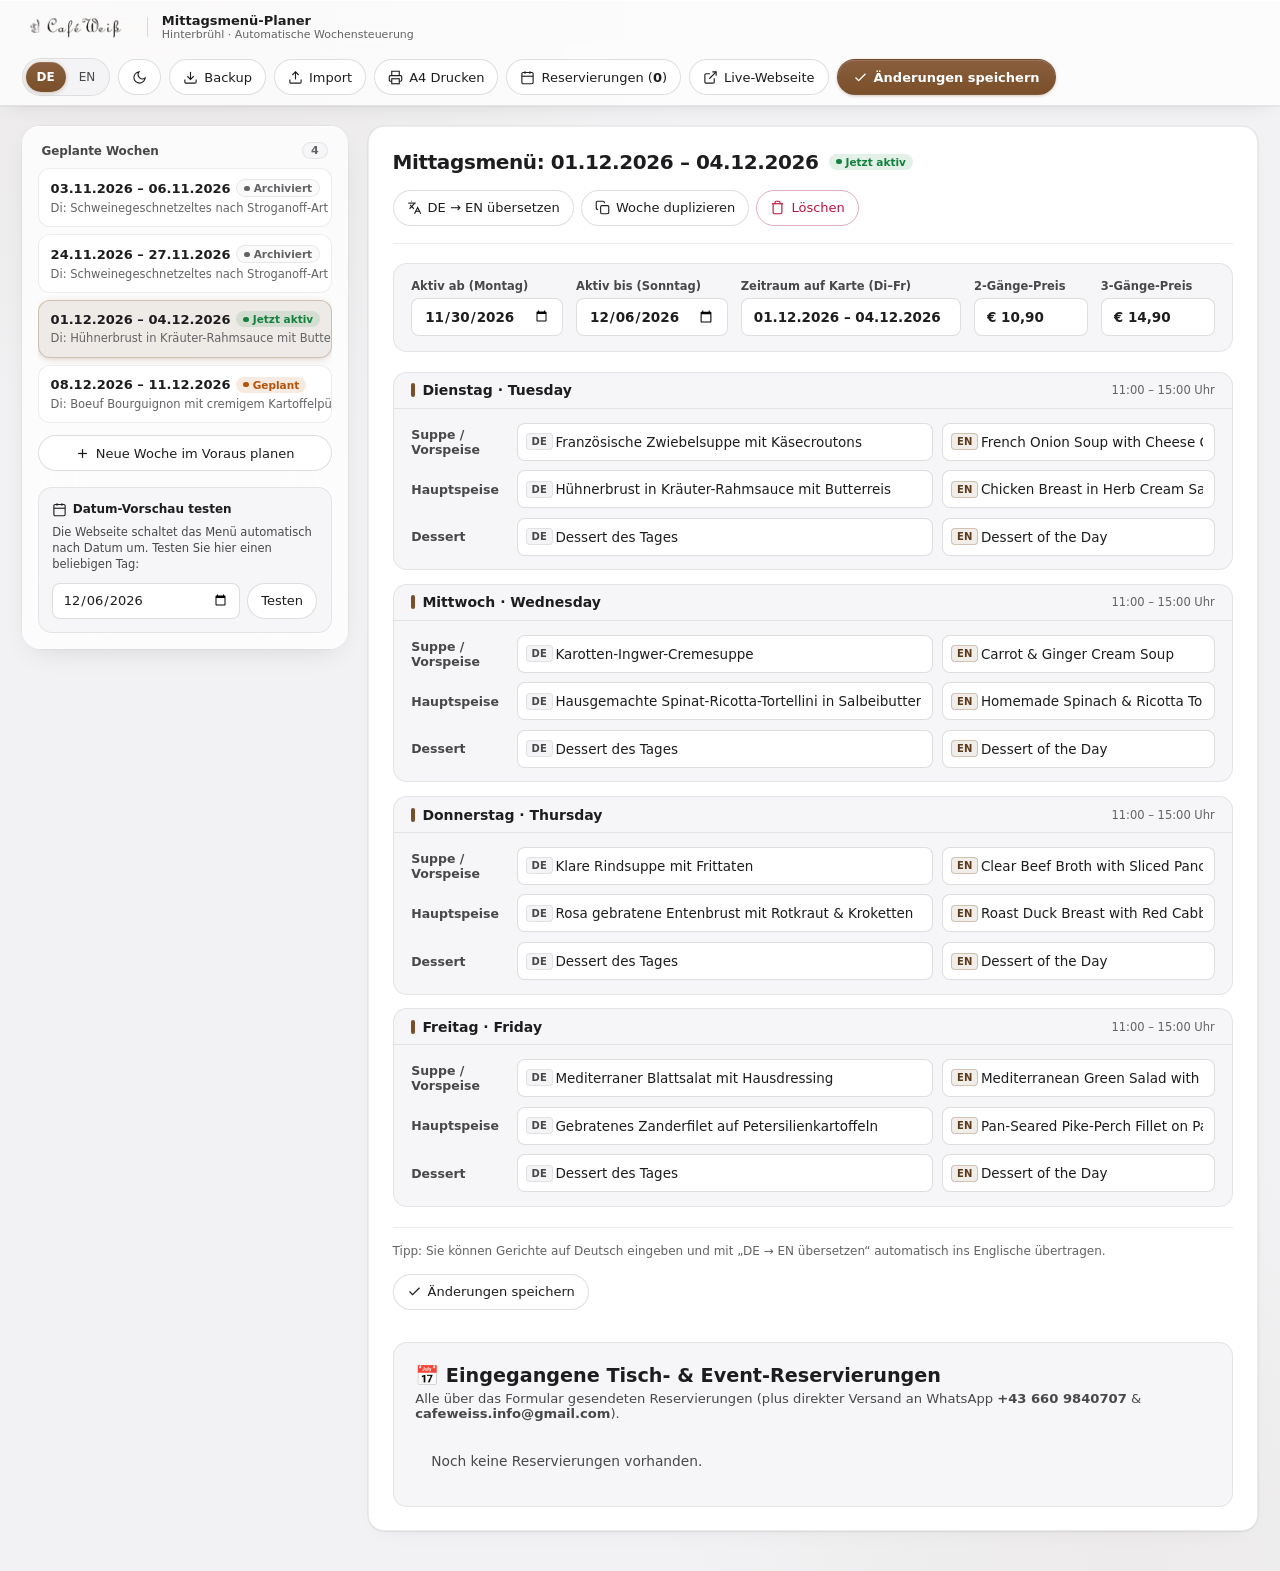
==== commit 51b32003: "Equalize all row heights and add Reservations API + Admin Reservations Inbox" ====
--- a/admin.html
+++ b/admin.html
@@ -1,5 +1,6 @@
 <!DOCTYPE html>
 <html lang="de">
+
 <head>
   <meta charset="UTF-8" />
   <meta name="viewport" content="width=device-width, initial-scale=1.0, viewport-fit=cover" />
@@ -26,11 +27,9 @@
       --tenant-accent-soft: color-mix(in oklch, var(--tenant-accent) 10%, transparent);
       --tenant-accent-soft-hover: color-mix(in oklch, var(--tenant-accent) 16%, transparent);
       --tenant-accent-border: color-mix(in oklch, var(--tenant-accent) 28%, transparent);
-      --tenant-accent-gradient: linear-gradient(
-        180deg,
-        color-mix(in oklch, var(--tenant-accent) 90%, white) 0%,
-        var(--tenant-accent) 100%
-      );
+      --tenant-accent-gradient: linear-gradient(180deg,
+          color-mix(in oklch, var(--tenant-accent) 90%, white) 0%,
+          var(--tenant-accent) 100%);
       --tenant-accent-shadow: color-mix(in oklch, var(--tenant-accent) 32%, transparent);
       --tenant-focus-ring: var(--tenant-accent);
 
@@ -142,13 +141,16 @@
       --status-danger-bg: rgba(251, 113, 133, 0.14);
     }
 
-    *, *::before, *::after {
+    *,
+    *::before,
+    *::after {
       box-sizing: border-box;
       margin: 0;
       padding: 0;
     }
 
-    html, body {
+    html,
+    body {
       margin: 0;
       max-width: 100vw;
       overflow-x: hidden;
@@ -170,7 +172,12 @@
       outline-offset: 2px;
     }
 
-    button, a, input, select, textarea, [role="button"] {
+    button,
+    a,
+    input,
+    select,
+    textarea,
+    [role="button"] {
       touch-action: manipulation;
       -webkit-tap-highlight-color: transparent;
       font-family: inherit;
@@ -178,6 +185,7 @@
     }
 
     @media (max-width: 767px) {
+
       input:not([type="checkbox"]):not([type="radio"]):not([type="range"]),
       select,
       textarea {
@@ -185,8 +193,15 @@
       }
     }
 
-    .tabular-nums, td, th { font-variant-numeric: tabular-nums; }
-    [hidden] { display: none !important; }
+    .tabular-nums,
+    td,
+    th {
+      font-variant-numeric: tabular-nums;
+    }
+
+    [hidden] {
+      display: none !important;
+    }
 
     .icon {
       width: 15px;
@@ -229,59 +244,119 @@
     }
 
     .ui-btn-primary {
-      display: inline-flex; align-items: center; justify-content: center; gap: 6px;
-      min-height: 36px; padding: 0 15px; border-radius: 9999px;
-      font-size: 13px; font-weight: 600;
+      display: inline-flex;
+      align-items: center;
+      justify-content: center;
+      gap: 6px;
+      min-height: 36px;
+      padding: 0 15px;
+      border-radius: 9999px;
+      font-size: 13px;
+      font-weight: 600;
       color: var(--tenant-accent-fg);
       background: var(--tenant-accent-gradient);
       border: 0.5px solid rgba(0, 0, 0, 0.08);
       box-shadow: 0 1px 3px var(--tenant-accent-shadow), inset 0 0.5px 0 rgba(255, 255, 255, 0.28);
-      cursor: pointer; white-space: nowrap; text-decoration: none;
+      cursor: pointer;
+      white-space: nowrap;
+      text-decoration: none;
       transition: filter 120ms ease, transform 80ms ease;
     }
-    .ui-btn-primary:hover { filter: brightness(1.06); }
-    .ui-btn-primary:active { transform: scale(0.985); }
+
+    .ui-btn-primary:hover {
+      filter: brightness(1.06);
+    }
+
+    .ui-btn-primary:active {
+      transform: scale(0.985);
+    }
 
     .ui-btn-secondary {
-      display: inline-flex; align-items: center; justify-content: center; gap: 6px;
-      min-height: 36px; padding: 0 13px; border-radius: 9999px;
-      font-size: 13px; font-weight: 500;
-      color: var(--ui-label); background-color: var(--ui-surface);
+      display: inline-flex;
+      align-items: center;
+      justify-content: center;
+      gap: 6px;
+      min-height: 36px;
+      padding: 0 13px;
+      border-radius: 9999px;
+      font-size: 13px;
+      font-weight: 500;
+      color: var(--ui-label);
+      background-color: var(--ui-surface);
       border: 0.5px solid var(--ui-separator-strong);
-      cursor: pointer; white-space: nowrap; text-decoration: none;
+      cursor: pointer;
+      white-space: nowrap;
+      text-decoration: none;
       transition: background-color 120ms ease, transform 80ms ease, border-color 120ms ease;
     }
-    .ui-btn-secondary:hover { background-color: var(--ui-surface-subtle); }
-    .ui-btn-secondary:active { transform: scale(0.985); }
+
+    .ui-btn-secondary:hover {
+      background-color: var(--ui-surface-subtle);
+    }
+
+    .ui-btn-secondary:active {
+      transform: scale(0.985);
+    }
 
     .ui-btn-danger {
-      display: inline-flex; align-items: center; justify-content: center; gap: 6px;
-      min-height: 36px; padding: 0 13px; border-radius: 9999px;
-      font-size: 13px; font-weight: 500;
-      color: var(--status-danger); background-color: transparent;
+      display: inline-flex;
+      align-items: center;
+      justify-content: center;
+      gap: 6px;
+      min-height: 36px;
+      padding: 0 13px;
+      border-radius: 9999px;
+      font-size: 13px;
+      font-weight: 500;
+      color: var(--status-danger);
+      background-color: transparent;
       border: 0.5px solid color-mix(in oklch, var(--status-danger) 35%, transparent);
-      cursor: pointer; white-space: nowrap;
+      cursor: pointer;
+      white-space: nowrap;
       transition: background-color 120ms ease, transform 80ms ease;
     }
-    .ui-btn-danger:hover { background-color: var(--status-danger-bg); }
-    .ui-btn-danger:active { transform: scale(0.985); }
+
+    .ui-btn-danger:hover {
+      background-color: var(--status-danger-bg);
+    }
+
+    .ui-btn-danger:active {
+      transform: scale(0.985);
+    }
 
     .ui-segmented {
-      display: inline-flex; align-items: center; gap: 2px; padding: 3px;
+      display: inline-flex;
+      align-items: center;
+      gap: 2px;
+      padding: 3px;
       border-radius: 9999px;
       background-color: var(--ui-seg-track);
       border: 1px solid var(--ui-seg-border);
     }
 
     .ui-segment {
-      display: inline-flex; align-items: center; justify-content: center; gap: 5px;
-      min-height: 30px; min-width: 38px; padding: 0 11px; border-radius: 9999px;
-      font-size: 12px; font-weight: 500;
-      color: var(--ui-label-secondary); background: transparent; border: 0;
-      cursor: pointer; white-space: nowrap;
+      display: inline-flex;
+      align-items: center;
+      justify-content: center;
+      gap: 5px;
+      min-height: 30px;
+      min-width: 38px;
+      padding: 0 11px;
+      border-radius: 9999px;
+      font-size: 12px;
+      font-weight: 500;
+      color: var(--ui-label-secondary);
+      background: transparent;
+      border: 0;
+      cursor: pointer;
+      white-space: nowrap;
       transition: background-color 140ms ease, color 140ms ease;
     }
-    .ui-segment:hover { color: var(--ui-label); }
+
+    .ui-segment:hover {
+      color: var(--ui-label);
+    }
+
     .ui-segment-active {
       background: var(--tenant-accent-gradient);
       color: var(--tenant-accent-fg) !important;
@@ -327,9 +402,17 @@
       display: block;
     }
 
-    .toolbar__logo--light { display: none; }
-    html.dark .toolbar__logo--dark { display: none; }
-    html.dark .toolbar__logo--light { display: block; }
+    .toolbar__logo--light {
+      display: none;
+    }
+
+    html.dark .toolbar__logo--dark {
+      display: none;
+    }
+
+    html.dark .toolbar__logo--light {
+      display: block;
+    }
 
     .toolbar__divider {
       width: 1px;
@@ -493,6 +576,7 @@
       background: var(--status-ok-bg);
       color: var(--status-ok);
     }
+
     .status-badge--active .status-badge__dot {
       background: var(--status-ok);
     }
@@ -501,6 +585,7 @@
       background: var(--status-warn-bg);
       color: var(--status-warn);
     }
+
     .status-badge--scheduled .status-badge__dot {
       background: var(--status-warn);
     }
@@ -510,6 +595,7 @@
       color: var(--ui-label-tertiary);
       border: 0.5px solid var(--ui-separator);
     }
+
     .status-badge--past .status-badge__dot {
       background: var(--ui-label-tertiary);
     }
@@ -608,7 +694,10 @@
       align-items: center;
       gap: 0.45rem;
     }
-    .save-toast[hidden] { display: none !important; }
+
+    .save-toast[hidden] {
+      display: none !important;
+    }
 
     /* ── Schedule Settings Bar (Opaque Neutral Inset Card, Aligned Baseline) ── */
     .settings-group {
@@ -778,11 +867,20 @@
     }
 
     /* Printable A4 Sheet */
-    .print-sheet { display: none; }
+    .print-sheet {
+      display: none;
+    }
 
     @media print {
-      body * { visibility: hidden; }
-      .print-sheet, .print-sheet * { visibility: visible; }
+      body * {
+        visibility: hidden;
+      }
+
+      .print-sheet,
+      .print-sheet * {
+        visibility: visible;
+      }
+
       .print-sheet {
         display: block;
         position: absolute;
@@ -793,57 +891,164 @@
         text-align: center;
         font-family: Georgia, serif;
       }
-      .print-sheet__logo { height: 76px; width: auto; margin: 0 auto 6px; }
-      .print-sheet__sub { font-size: 13pt; letter-spacing: 2px; font-weight: bold; padding-bottom: 10px; border-bottom: 1px solid #444; margin-bottom: 16px; }
-      .print-sheet__title { font-size: 22pt; letter-spacing: 1px; margin-bottom: 4px; }
-      .print-sheet__dates { font-size: 14pt; margin-bottom: 2px; }
-      .print-sheet__hours { font-size: 11pt; margin-bottom: 18px; }
-      .print-day { margin-bottom: 16px; }
-      .print-day h4 { font-size: 13pt; text-transform: uppercase; letter-spacing: 1px; margin-bottom: 3px; }
-      .print-day p { font-size: 13.5pt; line-height: 1.35; }
-      .print-day .print-dessert { font-size: 11pt; font-weight: bold; margin-top: 2px; }
-      .print-day .print-veg { font-size: 9.5pt; color: #444; }
-      .print-prices { margin-top: 20px; padding-top: 14px; border-top: 1px solid #888; display: grid; grid-template-columns: 1fr 1fr; gap: 20px; }
-      .print-prices h5 { font-size: 15pt; margin-bottom: 2px; }
-      .print-prices p { font-size: 10pt; margin-bottom: 4px; }
-      .print-prices strong { font-size: 22pt; }
+
+      .print-sheet__logo {
+        height: 76px;
+        width: auto;
+        margin: 0 auto 6px;
+      }
+
+      .print-sheet__sub {
+        font-size: 13pt;
+        letter-spacing: 2px;
+        font-weight: bold;
+        padding-bottom: 10px;
+        border-bottom: 1px solid #444;
+        margin-bottom: 16px;
+      }
+
+      .print-sheet__title {
+        font-size: 22pt;
+        letter-spacing: 1px;
+        margin-bottom: 4px;
+      }
+
+      .print-sheet__dates {
+        font-size: 14pt;
+        margin-bottom: 2px;
+      }
+
+      .print-sheet__hours {
+        font-size: 11pt;
+        margin-bottom: 18px;
+      }
+
+      .print-day {
+        margin-bottom: 16px;
+      }
+
+      .print-day h4 {
+        font-size: 13pt;
+        text-transform: uppercase;
+        letter-spacing: 1px;
+        margin-bottom: 3px;
+      }
+
+      .print-day p {
+        font-size: 13.5pt;
+        line-height: 1.35;
+      }
+
+      .print-day .print-dessert {
+        font-size: 11pt;
+        font-weight: bold;
+        margin-top: 2px;
+      }
+
+      .print-day .print-veg {
+        font-size: 9.5pt;
+        color: #444;
+      }
+
+      .print-prices {
+        margin-top: 20px;
+        padding-top: 14px;
+        border-top: 1px solid #888;
+        display: grid;
+        grid-template-columns: 1fr 1fr;
+        gap: 20px;
+      }
+
+      .print-prices h5 {
+        font-size: 15pt;
+        margin-bottom: 2px;
+      }
+
+      .print-prices p {
+        font-size: 10pt;
+        margin-bottom: 4px;
+      }
+
+      .print-prices strong {
+        font-size: 22pt;
+      }
     }
 
     @media (prefers-reduced-transparency: reduce) {
-      .ui-glass-sidebar, .ui-glass-toolbar {
+
+      .ui-glass-sidebar,
+      .ui-glass-toolbar {
         backdrop-filter: none !important;
         -webkit-backdrop-filter: none !important;
       }
-      :root { --ui-glass-bar: #FFFFFF; --ui-glass-sidebar: #F6F6F8; }
-      html.dark { --ui-glass-bar: #1C1C1E; --ui-glass-sidebar: #18181A; }
+
+      :root {
+        --ui-glass-bar: #FFFFFF;
+        --ui-glass-sidebar: #F6F6F8;
+      }
+
+      html.dark {
+        --ui-glass-bar: #1C1C1E;
+        --ui-glass-sidebar: #18181A;
+      }
     }
 
     @media (prefers-reduced-motion: reduce) {
-      *, *::before, *::after {
+
+      *,
+      *::before,
+      *::after {
         animation-duration: 0.01ms !important;
         transition-duration: 0.01ms !important;
       }
     }
 
     @media (max-width: 1120px) {
-      .workspace { grid-template-columns: 1fr; }
-      .sidebar { position: static; }
-      .settings-group { grid-template-columns: repeat(2, minmax(0, 1fr)); }
+      .workspace {
+        grid-template-columns: 1fr;
+      }
+
+      .sidebar {
+        position: static;
+      }
+
+      .settings-group {
+        grid-template-columns: repeat(2, minmax(0, 1fr));
+      }
     }
 
     @media (max-width: 780px) {
-      .course-row { grid-template-columns: 1fr; gap: 0.4rem; }
-      .inspector { padding: 1.1rem; }
+      .course-row {
+        grid-template-columns: 1fr;
+        gap: 0.4rem;
+      }
+
+      .inspector {
+        padding: 1.1rem;
+      }
     }
 
     @media (max-width: 560px) {
-      .toolbar { padding: 0.5rem 0.9rem; }
-      .workspace { padding: 0.9rem; }
-      .settings-group { grid-template-columns: 1fr; }
-      .toolbar__divider, .toolbar__title-group { display: none; }
+      .toolbar {
+        padding: 0.5rem 0.9rem;
+      }
+
+      .workspace {
+        padding: 0.9rem;
+      }
+
+      .settings-group {
+        grid-template-columns: 1fr;
+      }
+
+      .toolbar__divider,
+      .toolbar__title-group {
+        display: none;
+      }
     }
   </style>
 </head>
+
 <body>
 
   <!-- ================= FUNCTIONAL LAYER: APPLE TAHOE LIQUID GLASS TOOLBAR ================= -->
@@ -851,8 +1056,10 @@
     <div class="toolbar__inner">
       <div class="toolbar__brand">
         <a href="index.html" class="toolbar__logo-link" aria-label="Café Weiss Startseite">
-          <img src="assets/images/brand/logo-dark.png?v=2" alt="Café Weiss" class="toolbar__logo toolbar__logo--dark" width="112" height="32" />
-          <img src="assets/images/brand/logo-light.png?v=2" alt="Café Weiss" class="toolbar__logo toolbar__logo--light" width="112" height="32" />
+          <img src="assets/images/brand/logo-dark.png?v=2" alt="Café Weiss" class="toolbar__logo toolbar__logo--dark"
+            width="112" height="32" />
+          <img src="assets/images/brand/logo-light.png?v=2" alt="Café Weiss" class="toolbar__logo toolbar__logo--light"
+            width="112" height="32" />
         </a>
         <span class="toolbar__divider" aria-hidden="true"></span>
         <div class="toolbar__title-group">
@@ -869,35 +1076,78 @@
         </div>
 
         <!-- Light / Dark Appearance Toggle -->
-        <button type="button" class="ui-btn-secondary" id="themeToggleBtn" aria-label="Erscheinungsbild wechseln (Hell/Dunkel)">
-          <svg class="icon" id="themeIconSun" aria-hidden="true" viewBox="0 0 24 24" fill="none" stroke="currentColor" stroke-width="1.8" hidden><circle cx="12" cy="12" r="5"/><line x1="12" y1="1" x2="12" y2="3"/><line x1="12" y1="21" x2="12" y2="23"/><line x1="4.22" y1="4.22" x2="5.64" y2="5.64"/><line x1="18.36" y1="18.36" x2="19.78" y2="19.78"/><line x1="1" y1="12" x2="3" y2="12"/><line x1="21" y1="12" x2="23" y2="12"/><line x1="4.22" y1="19.78" x2="5.64" y2="18.36"/><line x1="18.36" y1="5.64" x2="19.78" y2="4.22"/></svg>
-          <svg class="icon" id="themeIconMoon" aria-hidden="true" viewBox="0 0 24 24" fill="none" stroke="currentColor" stroke-width="1.8"><path d="M21 12.79A9 9 0 1 1 11.21 3 7 7 0 0 0 21 12.79z"/></svg>
+        <button type="button" class="ui-btn-secondary" id="themeToggleBtn"
+          aria-label="Erscheinungsbild wechseln (Hell/Dunkel)">
+          <svg class="icon" id="themeIconSun" aria-hidden="true" viewBox="0 0 24 24" fill="none" stroke="currentColor"
+            stroke-width="1.8" hidden>
+            <circle cx="12" cy="12" r="5" />
+            <line x1="12" y1="1" x2="12" y2="3" />
+            <line x1="12" y1="21" x2="12" y2="23" />
+            <line x1="4.22" y1="4.22" x2="5.64" y2="5.64" />
+            <line x1="18.36" y1="18.36" x2="19.78" y2="19.78" />
+            <line x1="1" y1="12" x2="3" y2="12" />
+            <line x1="21" y1="12" x2="23" y2="12" />
+            <line x1="4.22" y1="19.78" x2="5.64" y2="18.36" />
+            <line x1="18.36" y1="5.64" x2="19.78" y2="4.22" />
+          </svg>
+          <svg class="icon" id="themeIconMoon" aria-hidden="true" viewBox="0 0 24 24" fill="none" stroke="currentColor"
+            stroke-width="1.8">
+            <path d="M21 12.79A9 9 0 1 1 11.21 3 7 7 0 0 0 21 12.79z" />
+          </svg>
         </button>
 
         <button type="button" class="ui-btn-secondary" id="exportJsonBtn" title="JSON-Backup herunterladen">
-          <svg class="icon" aria-hidden="true" viewBox="0 0 24 24" fill="none" stroke="currentColor" stroke-width="1.8"><path d="M21 15v4a2 2 0 0 1-2 2H5a2 2 0 0 1-2-2v-4"/><polyline points="7 10 12 15 17 10"/><line x1="12" y1="15" x2="12" y2="3"/></svg>
+          <svg class="icon" aria-hidden="true" viewBox="0 0 24 24" fill="none" stroke="currentColor" stroke-width="1.8">
+            <path d="M21 15v4a2 2 0 0 1-2 2H5a2 2 0 0 1-2-2v-4" />
+            <polyline points="7 10 12 15 17 10" />
+            <line x1="12" y1="15" x2="12" y2="3" />
+          </svg>
           <span data-ui="btn.export">Backup</span>
         </button>
 
         <label class="ui-btn-secondary" for="importJsonInput" title="JSON-Backup importieren">
-          <svg class="icon" aria-hidden="true" viewBox="0 0 24 24" fill="none" stroke="currentColor" stroke-width="1.8"><path d="M21 15v4a2 2 0 0 1-2 2H5a2 2 0 0 1-2-2v-4"/><polyline points="17 8 12 3 7 8"/><line x1="12" y1="3" x2="12" y2="15"/></svg>
+          <svg class="icon" aria-hidden="true" viewBox="0 0 24 24" fill="none" stroke="currentColor" stroke-width="1.8">
+            <path d="M21 15v4a2 2 0 0 1-2 2H5a2 2 0 0 1-2-2v-4" />
+            <polyline points="17 8 12 3 7 8" />
+            <line x1="12" y1="3" x2="12" y2="15" />
+          </svg>
           <span data-ui="btn.import">Import</span>
           <input type="file" id="importJsonInput" accept="application/json,.json" hidden />
         </label>
 
         <button type="button" class="ui-btn-secondary" id="printMenuBtn">
-          <svg class="icon" aria-hidden="true" viewBox="0 0 24 24" fill="none" stroke="currentColor" stroke-width="1.8"><polyline points="6 9 6 2 18 2 18 9"/><path d="M6 18H4a2 2 0 0 1-2-2v-5a2 2 0 0 1 2-2h16a2 2 0 0 1 2 2v5a2 2 0 0 1-2 2h-2"/><rect x="6" y="14" width="12" height="8"/></svg>
+          <svg class="icon" aria-hidden="true" viewBox="0 0 24 24" fill="none" stroke="currentColor" stroke-width="1.8">
+            <polyline points="6 9 6 2 18 2 18 9" />
+            <path d="M6 18H4a2 2 0 0 1-2-2v-5a2 2 0 0 1 2-2h16a2 2 0 0 1 2 2v5a2 2 0 0 1-2 2h-2" />
+            <rect x="6" y="14" width="12" height="8" />
+          </svg>
           <span data-ui="btn.print">A4 Drucken</span>
         </button>
 
+        <a href="#reservationsSection" class="ui-btn-secondary">
+          <svg class="icon" aria-hidden="true" viewBox="0 0 24 24" fill="none" stroke="currentColor" stroke-width="1.8">
+            <rect x="3" y="4" width="18" height="18" rx="2" ry="2" />
+            <line x1="16" y1="2" x2="16" y2="6" />
+            <line x1="8" y1="2" x2="8" y2="6" />
+            <line x1="3" y1="10" x2="21" y2="10" />
+          </svg>
+          <span>Reservierungen (<strong id="resCountBadge">0</strong>)</span>
+        </a>
+
         <a href="index.html#speisekarte" class="ui-btn-secondary">
-          <svg class="icon" aria-hidden="true" viewBox="0 0 24 24" fill="none" stroke="currentColor" stroke-width="1.8"><path d="M18 13v6a2 2 0 0 1-2 2H5a2 2 0 0 1-2-2V8a2 2 0 0 1 2-2h6"/><polyline points="15 3 21 3 21 9"/><line x1="10" y1="14" x2="21" y2="3"/></svg>
+          <svg class="icon" aria-hidden="true" viewBox="0 0 24 24" fill="none" stroke="currentColor" stroke-width="1.8">
+            <path d="M18 13v6a2 2 0 0 1-2 2H5a2 2 0 0 1-2-2V8a2 2 0 0 1 2-2h6" />
+            <polyline points="15 3 21 3 21 9" />
+            <line x1="10" y1="14" x2="21" y2="3" />
+          </svg>
           <span data-ui="btn.back">Live-Webseite</span>
         </a>
 
         <!-- Single Prominent Primary Action (.ui-btn-primary — 10% Tenant Accent Rule) -->
         <button type="button" class="ui-btn-primary" id="toolbarSaveBtn">
-          <svg class="icon" aria-hidden="true" viewBox="0 0 24 24" fill="none" stroke="currentColor" stroke-width="2.2"><polyline points="20 6 9 17 4 12"/></svg>
+          <svg class="icon" aria-hidden="true" viewBox="0 0 24 24" fill="none" stroke="currentColor" stroke-width="2.2">
+            <polyline points="20 6 9 17 4 12" />
+          </svg>
           <span data-ui="btn.save">Änderungen speichern</span>
         </button>
       </div>
@@ -919,7 +1169,10 @@
         </div>
 
         <button type="button" class="ui-btn-secondary" id="addNewWeekBtn" style="width: 100%; justify-content: center;">
-          <svg class="icon" aria-hidden="true" viewBox="0 0 24 24" fill="none" stroke="currentColor" stroke-width="2"><line x1="12" y1="5" x2="12" y2="19"/><line x1="5" y1="12" x2="19" y2="12"/></svg>
+          <svg class="icon" aria-hidden="true" viewBox="0 0 24 24" fill="none" stroke="currentColor" stroke-width="2">
+            <line x1="12" y1="5" x2="12" y2="19" />
+            <line x1="5" y1="12" x2="19" y2="12" />
+          </svg>
           <span data-ui="sidebar.add">Neue Woche im Voraus planen</span>
         </button>
       </div>
@@ -927,7 +1180,12 @@
       <!-- Compact Date Simulator (Neutral Inset Card) -->
       <div class="sim-box ui-inset-card">
         <div class="sim-box__title">
-          <svg class="icon" aria-hidden="true" viewBox="0 0 24 24" fill="none" stroke="currentColor" stroke-width="1.8"><rect x="3" y="4" width="18" height="18" rx="2" ry="2"/><line x1="16" y1="2" x2="16" y2="6"/><line x1="8" y1="2" x2="8" y2="6"/><line x1="3" y1="10" x2="21" y2="10"/></svg>
+          <svg class="icon" aria-hidden="true" viewBox="0 0 24 24" fill="none" stroke="currentColor" stroke-width="1.8">
+            <rect x="3" y="4" width="18" height="18" rx="2" ry="2" />
+            <line x1="16" y1="2" x2="16" y2="6" />
+            <line x1="8" y1="2" x2="8" y2="6" />
+            <line x1="3" y1="10" x2="21" y2="10" />
+          </svg>
           <span data-ui="sim.title">Datum-Vorschau testen</span>
         </div>
         <p class="sim-box__desc" data-ui="sim.desc">
@@ -945,7 +1203,9 @@
     <!-- Right Inspector Panel (Content Layer: Opaque Neutral .ui-card) -->
     <section class="inspector ui-card">
       <div id="saveToast" class="save-toast" role="status" aria-live="polite" hidden>
-        <svg class="icon" aria-hidden="true" viewBox="0 0 24 24" fill="none" stroke="currentColor" stroke-width="2.2"><polyline points="20 6 9 17 4 12"/></svg>
+        <svg class="icon" aria-hidden="true" viewBox="0 0 24 24" fill="none" stroke="currentColor" stroke-width="2.2">
+          <polyline points="20 6 9 17 4 12" />
+        </svg>
         <span data-ui="toast.saved">Erfolgreich gespeichert! Änderungen sind auf der Webseite aktiv.</span>
       </div>
 
@@ -959,18 +1219,35 @@
         </div>
 
         <div class="inspector__actions">
-          <button type="button" class="ui-btn-secondary" id="autoTranslateBtn" title="Gerichte automatisch von Deutsch auf Englisch übersetzen">
-            <svg class="icon" aria-hidden="true" viewBox="0 0 24 24" fill="none" stroke="currentColor" stroke-width="1.8"><path d="M5 8l6 6"/><path d="M4 14l6-6 2-3"/><path d="M2 5h12"/><path d="M7 2h1"/><path d="M22 22l-5-10-5 10"/><path d="M14 18h6"/></svg>
+          <button type="button" class="ui-btn-secondary" id="autoTranslateBtn"
+            title="Gerichte automatisch von Deutsch auf Englisch übersetzen">
+            <svg class="icon" aria-hidden="true" viewBox="0 0 24 24" fill="none" stroke="currentColor"
+              stroke-width="1.8">
+              <path d="M5 8l6 6" />
+              <path d="M4 14l6-6 2-3" />
+              <path d="M2 5h12" />
+              <path d="M7 2h1" />
+              <path d="M22 22l-5-10-5 10" />
+              <path d="M14 18h6" />
+            </svg>
             <span data-ui="btn.autotranslate">DE → EN übersetzen</span>
           </button>
 
           <button type="button" class="ui-btn-secondary" id="duplicateWeekBtn">
-            <svg class="icon" aria-hidden="true" viewBox="0 0 24 24" fill="none" stroke="currentColor" stroke-width="1.8"><rect x="9" y="9" width="13" height="13" rx="2" ry="2"/><path d="M5 15H4a2 2 0 0 1-2-2V4a2 2 0 0 1 2-2h9a2 2 0 0 1 2 2v1"/></svg>
+            <svg class="icon" aria-hidden="true" viewBox="0 0 24 24" fill="none" stroke="currentColor"
+              stroke-width="1.8">
+              <rect x="9" y="9" width="13" height="13" rx="2" ry="2" />
+              <path d="M5 15H4a2 2 0 0 1-2-2V4a2 2 0 0 1 2-2h9a2 2 0 0 1 2 2v1" />
+            </svg>
             <span data-ui="btn.duplicate">Woche duplizieren</span>
           </button>
 
           <button type="button" class="ui-btn-danger" id="deleteWeekBtn">
-            <svg class="icon" aria-hidden="true" viewBox="0 0 24 24" fill="none" stroke="currentColor" stroke-width="1.8"><polyline points="3 6 5 6 21 6"/><path d="M19 6v14a2 2 0 0 1-2 2H7a2 2 0 0 1-2-2V6m3 0V4a2 2 0 0 1 2-2h4a2 2 0 0 1 2 2v2"/></svg>
+            <svg class="icon" aria-hidden="true" viewBox="0 0 24 24" fill="none" stroke="currentColor"
+              stroke-width="1.8">
+              <polyline points="3 6 5 6 21 6" />
+              <path d="M19 6v14a2 2 0 0 1-2 2H7a2 2 0 0 1-2-2V6m3 0V4a2 2 0 0 1 2-2h4a2 2 0 0 1 2 2v2" />
+            </svg>
             <span data-ui="btn.delete">Löschen</span>
           </button>
         </div>
@@ -987,8 +1264,10 @@
           <input class="field__input" type="date" id="validToInput" name="validTo" />
         </div>
         <div class="field">
-          <label class="field__label" for="displayPeriodInput" data-ui="field.display">Zeitraum auf Karte (Di–Fr)</label>
-          <input class="field__input" type="text" id="displayPeriodInput" name="displayPeriod" placeholder="24.11.2026 – 27.11.2026…" />
+          <label class="field__label" for="displayPeriodInput" data-ui="field.display">Zeitraum auf Karte
+            (Di–Fr)</label>
+          <input class="field__input" type="text" id="displayPeriodInput" name="displayPeriod"
+            placeholder="24.11.2026 – 27.11.2026…" />
         </div>
         <div class="field">
           <label class="field__label" for="price2Input" data-ui="field.p2">2-Gänge-Preis</label>
@@ -1008,19 +1287,38 @@
       <!-- Bottom Hint Bar -->
       <div class="inspector__footer">
         <span class="inspector__hint" data-ui="footer.hint">
-          Tipp: Sie können Gerichte auf Deutsch eingeben und mit „DE → EN übersetzen“ automatisch ins Englische übertragen.
+          Tipp: Sie können Gerichte auf Deutsch eingeben und mit „DE → EN übersetzen“ automatisch ins Englische
+          übertragen.
         </span>
         <button type="button" class="ui-btn-secondary" id="saveAllBtn">
-          <svg class="icon" aria-hidden="true" viewBox="0 0 24 24" fill="none" stroke="currentColor" stroke-width="2"><polyline points="20 6 9 17 4 12"/></svg>
+          <svg class="icon" aria-hidden="true" viewBox="0 0 24 24" fill="none" stroke="currentColor" stroke-width="2">
+            <polyline points="20 6 9 17 4 12" />
+          </svg>
           <span data-ui="btn.save">Änderungen speichern</span>
         </button>
       </div>
+
+      <!-- ================= RESERVATIONS & EVENT INQUIRIES INBOX ================= -->
+      <div class="ui-inset-card" id="reservationsSection" style="margin-top: 2rem; padding: 1.35rem;">
+        <div style="display:flex;align-items:center;justify-content:space-between;gap:1rem;flex-wrap:wrap;margin-bottom:1rem;">
+          <div>
+            <h2 style="font-size:1.2rem;font-weight:700;margin:0 0 0.2rem;">📅 Eingegangene Tisch- &amp; Event-Reservierungen</h2>
+            <p style="font-size:0.82rem;color:var(--ui-label-secondary);margin:0;">
+              Alle über das Formular gesendeten Reservierungen (plus direkter Versand an WhatsApp <strong>+43 660 9840707</strong> &amp; <strong>cafeweiss.info@gmail.com</strong>).
+            </p>
+          </div>
+        </div>
+        <div id="reservationsListContainer" style="display:flex;flex-direction:column;gap:0.65rem;">
+          <!-- Populated dynamically -->
+        </div>
+      </div>
     </section>
   </main>
 
   <!-- ================= PRINTABLE A4 SHEET (EXACT CAFÉ WEISS DESIGN) ================= -->
   <div class="print-sheet" id="printSheet">
-    <img src="assets/images/brand/logo-dark.png?v=2" alt="Café Weiss" class="print-sheet__logo" width="266" height="76" />
+    <img src="assets/images/brand/logo-dark.png?v=2" alt="Café Weiss" class="print-sheet__logo" width="266"
+      height="76" />
     <div class="print-sheet__sub">RESTAURANT &amp; CAFÉ</div>
     <h2 class="print-sheet__title">MITTAGSMENÜ</h2>
     <div class="print-sheet__dates" id="printDates">24.11.2026 - 27.11.2026</div>
@@ -1172,8 +1470,10 @@
         const moon = document.getElementById("themeIconMoon");
         const meta = document.getElementById("metaThemeColor");
         if (sun && moon) {
-          sun.hidden = !isDark;
-          moon.hidden = isDark;
+          sun.removeAttribute("hidden");
+          moon.removeAttribute("hidden");
+          sun.style.display = isDark ? "block" : "none";
+          moon.style.display = isDark ? "none" : "block";
         }
         if (meta) {
           meta.setAttribute("content", isDark ? "#0C0C0E" : "#F2F2F4");
@@ -1221,14 +1521,14 @@
               st === "active"
                 ? "status-badge--active"
                 : st === "scheduled"
-                ? "status-badge--scheduled"
-                : "status-badge--past";
+                  ? "status-badge--scheduled"
+                  : "status-badge--past";
             const badgeLabel =
               st === "active"
                 ? ut("status.active")
                 : st === "scheduled"
-                ? ut("status.scheduled")
-                : ut("status.past");
+                  ? ut("status.scheduled")
+                  : ut("status.past");
 
             const firstDish = w.days && w.days[0] ? w.days[0].main.de : "";
             return `
@@ -1270,14 +1570,14 @@
             st === "active"
               ? "status-badge--active"
               : st === "scheduled"
-              ? "status-badge--scheduled"
-              : "status-badge--past";
+                ? "status-badge--scheduled"
+                : "status-badge--past";
           const badgeLabel =
             st === "active"
               ? ut("status.active")
               : st === "scheduled"
-              ? ut("status.scheduled")
-              : ut("status.past");
+                ? ut("status.scheduled")
+                : ut("status.past");
           badge.className = `status-badge ${badgeClass}`;
           badge.innerHTML = `<span class="status-badge__dot"></span><span>${badgeLabel}</span>`;
         }
@@ -1407,6 +1707,76 @@
         }
       }
 
+      async function loadReservationsInbox() {
+        const container = document.getElementById("reservationsListContainer");
+        const countBadge = document.getElementById("resCountBadge");
+        if (!container) return;
+
+        let items = [];
+        try {
+          const res = await fetch(`/api/reservations?t=${Date.now()}`, { cache: "no-store" });
+          if (res.ok) {
+            const data = await res.json();
+            if (data && Array.isArray(data.reservations)) {
+              items = data.reservations;
+            }
+          }
+        } catch (err) {}
+
+        try {
+          const localRaw = localStorage.getItem("cafeweiss_reservations_v1");
+          const localItems = localRaw ? JSON.parse(localRaw) : [];
+          if (Array.isArray(localItems)) {
+            const seen = new Set(items.map((r) => r.id));
+            localItems.forEach((r) => {
+              if (r && r.id && !seen.has(r.id)) {
+                items.unshift(r);
+                seen.add(r.id);
+              }
+            });
+          }
+        } catch (err) {}
+
+        if (countBadge) countBadge.textContent = String(items.length);
+
+        if (items.length === 0) {
+          container.innerHTML = `<div style="padding:1rem;color:var(--ui-label-secondary);font-size:0.86rem;">Noch keine Reservierungen vorhanden.</div>`;
+          return;
+        }
+
+        container.innerHTML = items
+          .map((r) => {
+            const cleanPhone = String(r.phone || "").replace(/[^0-9+]/g, "").replace(/^\+/, "");
+            const confirmMsg = encodeURIComponent(
+              `Guten Tag ${r.name}! Herzlichen Dank für Ihre Reservierung im Café Weiss (${r.location}) am ${r.date} um ${r.time} Uhr für ${r.guests}. Wir bestätigen Ihren Tisch herzlich und freuen uns auf Ihren Besuch!`
+            );
+            const waReplyUrl = cleanPhone ? `https://wa.me/${cleanPhone}?text=${confirmMsg}` : `https://wa.me/436609840707?text=${confirmMsg}`;
+            return `
+              <div class="ui-card" style="padding:0.95rem 1.15rem;display:flex;align-items:center;justify-content:space-between;gap:1rem;flex-wrap:wrap;">
+                <div style="display:flex;flex-direction:column;gap:0.2rem;min-width:220px;flex:1;">
+                  <div style="display:flex;align-items:center;gap:0.5rem;flex-wrap:wrap;">
+                    <strong style="font-size:0.95rem;">${r.name || "Gast"}</strong>
+                    <span class="status-badge status-badge--active"><span class="status-badge__dot"></span><span>${r.date || "Heute"} · ${r.time || ""} Uhr</span></span>
+                    <span class="status-badge status-badge--scheduled">${r.guests || "2 Personen"}</span>
+                    <span class="status-badge status-badge--past">${r.location || "Hinterbrühl"}</span>
+                  </div>
+                  <div style="font-size:0.8rem;color:var(--ui-label-secondary);">
+                    ${r.occasion || "Tischreservierung"} · ${r.area || "Innenbereich"} · Tel: <strong>${r.phone || "-"}</strong> ${r.email ? `· ${r.email}` : ""}
+                  </div>
+                  ${r.notes && r.notes !== "-" ? `<div style="font-size:0.78rem;color:var(--tenant-accent-text);">💬 Wunsch: ${r.notes}</div>` : ""}
+                </div>
+                <div style="display:flex;align-items:center;gap:0.45rem;flex-wrap:wrap;">
+                  <a href="${waReplyUrl}" target="_blank" rel="noopener" class="ui-btn-primary" style="text-decoration:none;">
+                    <span>💬 WhatsApp Bestätigung senden</span>
+                  </a>
+                  ${r.phone ? `<a href="tel:${r.phone}" class="ui-btn-secondary" style="text-decoration:none;">📞 Anrufen</a>` : ""}
+                </div>
+              </div>
+            `;
+          })
+          .join("");
+      }
+
       async function handleSaveAll() {
         syncCurrentEditorToMemory();
         const result = await SCHEDULER.saveStore(store);
@@ -1425,16 +1795,23 @@
       }
 
       document.addEventListener("DOMContentLoaded", () => {
-        const savedTheme = localStorage.getItem("cafeweiss_admin_theme");
+        const savedTheme =
+          localStorage.getItem("cafeweiss_theme") ||
+          localStorage.getItem("cafeweiss_admin_theme") ||
+          localStorage.getItem("cafeweiss_site_theme");
         applyAppearance(savedTheme === "dark");
 
         document.getElementById("themeToggleBtn").addEventListener("click", () => {
           const nextDark = !document.documentElement.classList.contains("dark");
-          localStorage.setItem("cafeweiss_admin_theme", nextDark ? "dark" : "light");
+          const mode = nextDark ? "dark" : "light";
+          localStorage.setItem("cafeweiss_theme", mode);
+          localStorage.setItem("cafeweiss_admin_theme", mode);
+          localStorage.setItem("cafeweiss_site_theme", mode);
           applyAppearance(nextDark);
         });
 
         loadSchedules();
+        loadReservationsInbox();
 
         window.addEventListener("beforeunload", (e) => {
           if (hasUnsavedChanges) {
@@ -1572,4 +1949,5 @@
     })();
   </script>
 </body>
-</html>
+
+</html>
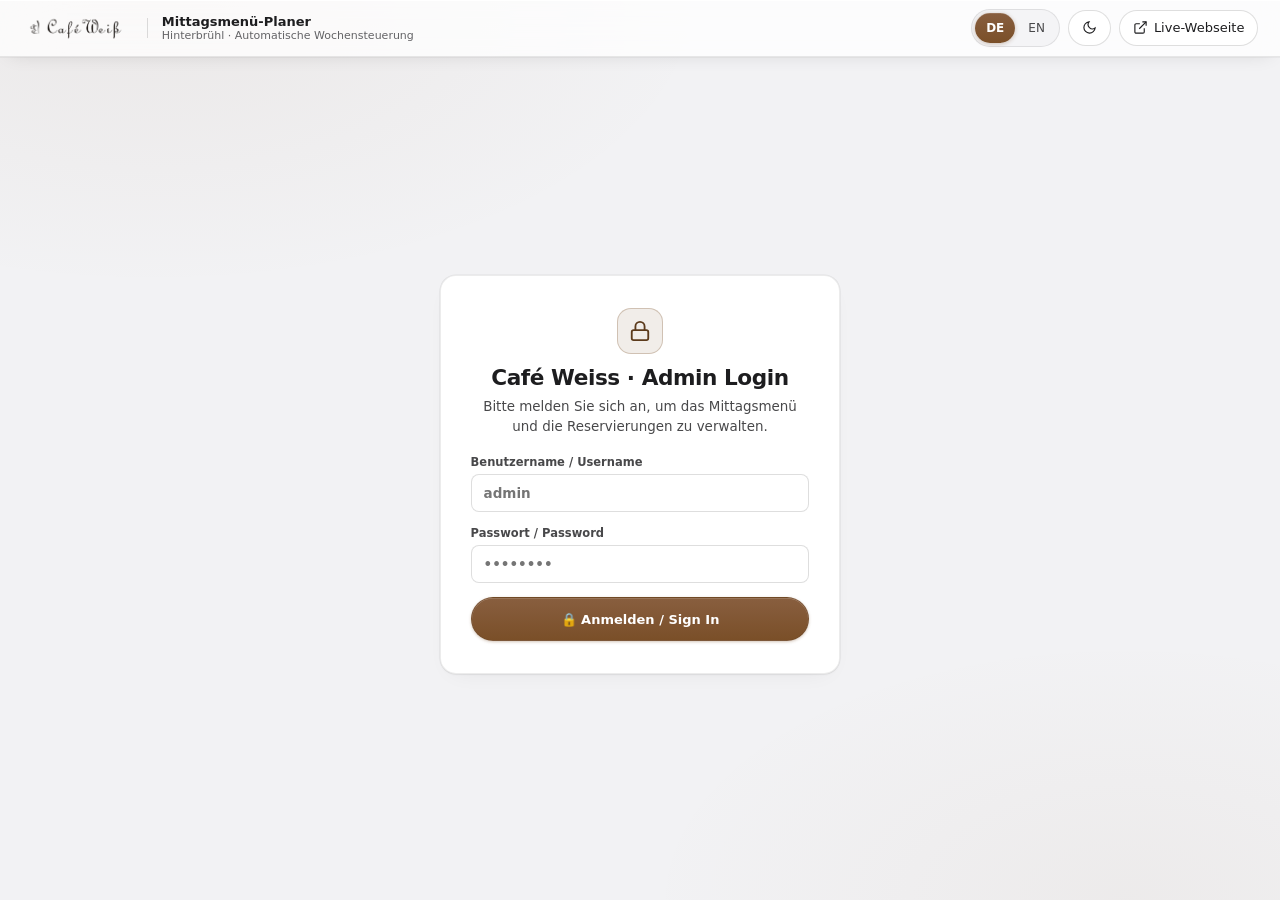
==== commit 2ea57b41: "Add Apple Tahoe Username and Password Login Gate to Admin Panel" ====
--- a/admin.html
+++ b/admin.html
@@ -1046,10 +1046,95 @@
         display: none;
       }
     }
+
+    /* ================= APPLE TAHOE ADMIN LOGIN GATE ================= */
+    body.is-locked .workspace,
+    body.is-locked #exportJsonBtn,
+    body.is-locked label[for="importJsonInput"],
+    body.is-locked #printMenuBtn,
+    body.is-locked a[href="#reservationsSection"],
+    body.is-locked #toolbarSaveBtn,
+    body.is-locked #adminLogoutBtn {
+      display: none !important;
+    }
+
+    .login-gate {
+      min-height: calc(100vh - 64px);
+      display: flex;
+      align-items: center;
+      justify-content: center;
+      padding: 1.5rem;
+    }
+
+    .login-gate[hidden] {
+      display: none !important;
+    }
+
+    .login-card {
+      width: 100%;
+      max-width: 400px;
+      padding: 2rem 1.85rem;
+      display: flex;
+      flex-direction: column;
+      gap: 1.15rem;
+    }
+
+    .login-card__header {
+      text-align: center;
+      display: flex;
+      flex-direction: column;
+      align-items: center;
+      gap: 0.45rem;
+    }
+
+    .login-card__icon {
+      width: 46px;
+      height: 46px;
+      border-radius: 14px;
+      background: var(--tenant-accent-soft);
+      border: 0.5px solid var(--tenant-accent-border);
+      color: var(--tenant-accent-text);
+      display: inline-flex;
+      align-items: center;
+      justify-content: center;
+      margin-bottom: 0.25rem;
+    }
+
+    .login-card__title {
+      font-size: 1.35rem;
+      font-weight: 700;
+      letter-spacing: -0.02em;
+      margin: 0;
+      color: var(--ui-label);
+    }
+
+    .login-card__sub {
+      font-size: 0.84rem;
+      color: var(--ui-label-secondary);
+      margin: 0;
+      line-height: 1.45;
+    }
+
+    .login-form {
+      display: flex;
+      flex-direction: column;
+      gap: 0.9rem;
+    }
+
+    .login-error {
+      padding: 0.65rem 0.85rem;
+      border-radius: 10px;
+      background: var(--status-danger-bg);
+      color: var(--status-danger);
+      border: 0.5px solid rgba(190, 18, 60, 0.28);
+      font-size: 0.8rem;
+      font-weight: 600;
+      text-align: center;
+    }
   </style>
 </head>
 
-<body>
+<body class="is-locked">
 
   <!-- ================= FUNCTIONAL LAYER: APPLE TAHOE LIQUID GLASS TOOLBAR ================= -->
   <header class="toolbar ui-glass-toolbar">
@@ -1150,9 +1235,51 @@
           </svg>
           <span data-ui="btn.save">Änderungen speichern</span>
         </button>
+
+        <button type="button" class="ui-btn-danger" id="adminLogoutBtn" title="Abmelden / Logout">
+          <svg class="icon" aria-hidden="true" viewBox="0 0 24 24" fill="none" stroke="currentColor" stroke-width="1.8">
+            <path d="M9 21H5a2 2 0 0 1-2-2V5a2 2 0 0 1 2-2h4" />
+            <polyline points="16 17 21 12 16 7" />
+            <line x1="21" y1="12" x2="9" y2="12" />
+          </svg>
+          <span>Logout</span>
+        </button>
       </div>
     </div>
   </header>
+
+  <!-- ================= ADMIN LOGIN GATE (USERNAME & PASSWORD) ================= -->
+  <section class="login-gate" id="adminLoginGate">
+    <div class="login-card ui-card">
+      <div class="login-card__header">
+        <div class="login-card__icon">
+          <svg class="icon" viewBox="0 0 24 24" fill="none" stroke="currentColor" stroke-width="2" style="width:22px;height:22px;">
+            <rect x="3" y="11" width="18" height="11" rx="2" ry="2" />
+            <path d="M7 11V7a5 5 0 0 1 10 0v4" />
+          </svg>
+        </div>
+        <h1 class="login-card__title">Café Weiss · Admin Login</h1>
+        <p class="login-card__sub">Bitte melden Sie sich an, um das Mittagsmenü und die Reservierungen zu verwalten.</p>
+      </div>
+
+      <form class="login-form" id="adminLoginForm">
+        <div class="field">
+          <label class="field__label" for="adminUserInput">Benutzername / Username</label>
+          <input class="field__input" type="text" id="adminUserInput" name="username" autocomplete="username" placeholder="admin" required />
+        </div>
+        <div class="field">
+          <label class="field__label" for="adminPassInput">Passwort / Password</label>
+          <input class="field__input" type="password" id="adminPassInput" name="password" autocomplete="current-password" placeholder="••••••••" required />
+        </div>
+        <div class="login-error" id="adminLoginError" hidden>
+          Ungültiger Benutzername oder Passwort!
+        </div>
+        <button type="submit" class="ui-btn-primary" id="adminLoginSubmitBtn" style="width:100%;justify-content:center;min-height:44px;">
+          <span>🔒 Anmelden / Sign In</span>
+        </button>
+      </form>
+    </div>
+  </section>
 
   <!-- ================= MAIN SPLIT-VIEW WORKSPACE ================= -->
   <main class="workspace">
@@ -1813,6 +1940,51 @@
         loadSchedules();
         loadReservationsInbox();
 
+        // ================= ADMIN USERNAME & PASSWORD AUTHENTICATION =================
+        const loginGate = document.getElementById("adminLoginGate");
+        const loginForm = document.getElementById("adminLoginForm");
+        const loginError = document.getElementById("adminLoginError");
+        const logoutBtn = document.getElementById("adminLogoutBtn");
+        const VALID_USERS = ["admin", "cafeweiss", "cafeweiss.info@gmail.com"];
+        const VALID_PASSWORDS = ["weiss2026", "cafeweiss2026", "2020"];
+
+        function setAuthenticated(isAuth) {
+          document.body.classList.toggle("is-locked", !isAuth);
+          if (loginGate) loginGate.hidden = isAuth;
+          if (isAuth) {
+            sessionStorage.setItem("cafeweiss_admin_auth", "1");
+          } else {
+            sessionStorage.removeItem("cafeweiss_admin_auth");
+          }
+        }
+
+        if (sessionStorage.getItem("cafeweiss_admin_auth") === "1") {
+          setAuthenticated(true);
+        } else {
+          setAuthenticated(false);
+        }
+
+        if (loginForm) {
+          loginForm.addEventListener("submit", (e) => {
+            e.preventDefault();
+            const u = (document.getElementById("adminUserInput").value || "").trim().toLowerCase();
+            const p = (document.getElementById("adminPassInput").value || "").trim();
+            if (VALID_USERS.includes(u) && VALID_PASSWORDS.includes(p)) {
+              if (loginError) loginError.hidden = true;
+              setAuthenticated(true);
+            } else {
+              if (loginError) loginError.hidden = false;
+            }
+          });
+        }
+
+        if (logoutBtn) {
+          logoutBtn.addEventListener("click", () => {
+            document.getElementById("adminPassInput").value = "";
+            setAuthenticated(false);
+          });
+        }
+
         window.addEventListener("beforeunload", (e) => {
           if (hasUnsavedChanges) {
             e.preventDefault();
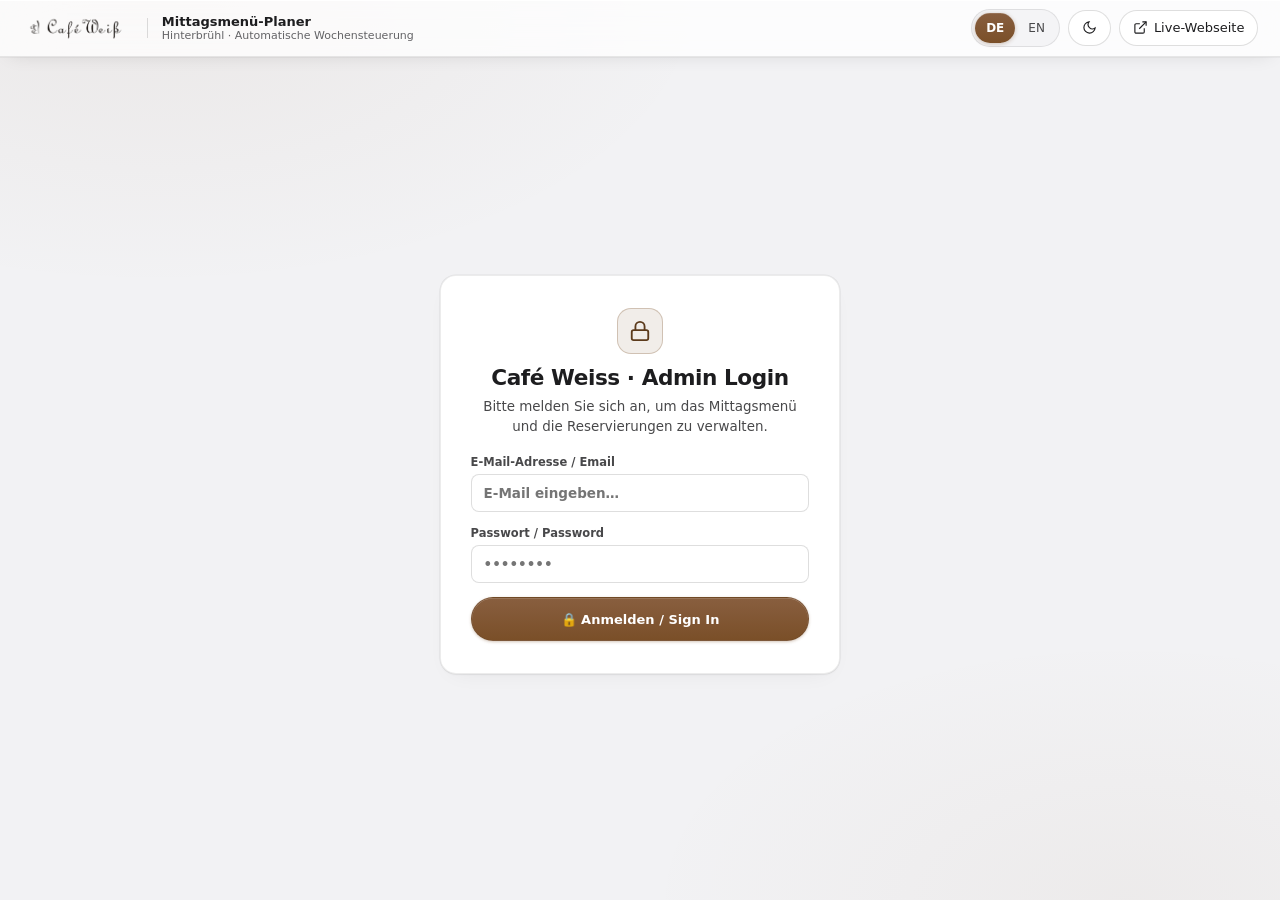
==== commit 063eb9fd: "Update Admin login to require email jeka7ro@gmail.com and password with exclamation mark" ====
--- a/admin.html
+++ b/admin.html
@@ -1264,15 +1264,15 @@
 
       <form class="login-form" id="adminLoginForm">
         <div class="field">
-          <label class="field__label" for="adminUserInput">Benutzername / Username</label>
-          <input class="field__input" type="text" id="adminUserInput" name="username" autocomplete="username" placeholder="admin" required />
+          <label class="field__label" for="adminUserInput">E-Mail-Adresse / Email</label>
+          <input class="field__input" type="email" id="adminUserInput" name="email" autocomplete="email" placeholder="E-Mail eingeben…" required />
         </div>
         <div class="field">
           <label class="field__label" for="adminPassInput">Passwort / Password</label>
           <input class="field__input" type="password" id="adminPassInput" name="password" autocomplete="current-password" placeholder="••••••••" required />
         </div>
         <div class="login-error" id="adminLoginError" hidden>
-          Ungültiger Benutzername oder Passwort!
+          Ungültige E-Mail-Adresse oder Passwort!
         </div>
         <button type="submit" class="ui-btn-primary" id="adminLoginSubmitBtn" style="width:100%;justify-content:center;min-height:44px;">
           <span>🔒 Anmelden / Sign In</span>
@@ -1945,8 +1945,8 @@
         const loginForm = document.getElementById("adminLoginForm");
         const loginError = document.getElementById("adminLoginError");
         const logoutBtn = document.getElementById("adminLogoutBtn");
-        const VALID_USERS = ["admin", "cafeweiss", "cafeweiss.info@gmail.com"];
-        const VALID_PASSWORDS = ["weiss2026", "cafeweiss2026", "2020"];
+        const VALID_USERS = ["jeka7ro@gmail.com", "cafeweiss.info@gmail.com"];
+        const VALID_PASSWORDS = ["weiss2026!", "Weiss2026!"];
 
         function setAuthenticated(isAuth) {
           document.body.classList.toggle("is-locked", !isAuth);
